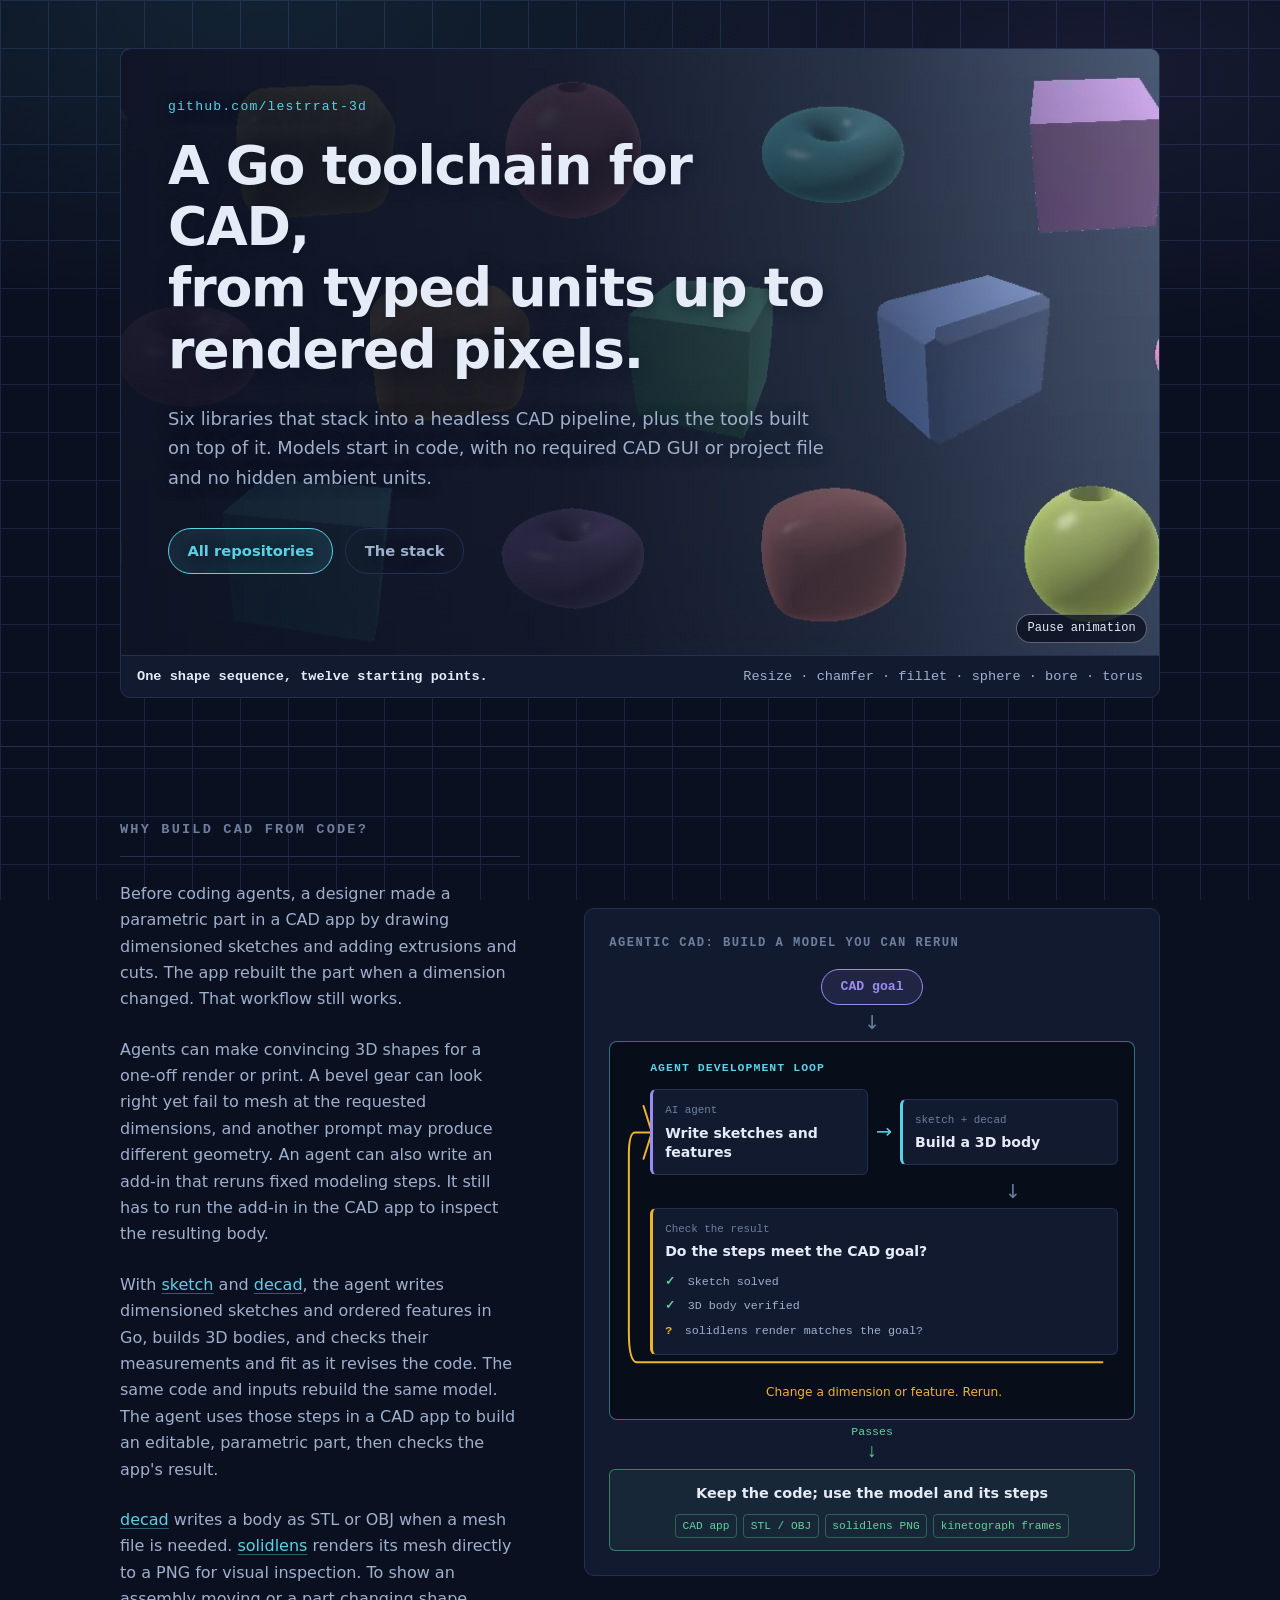
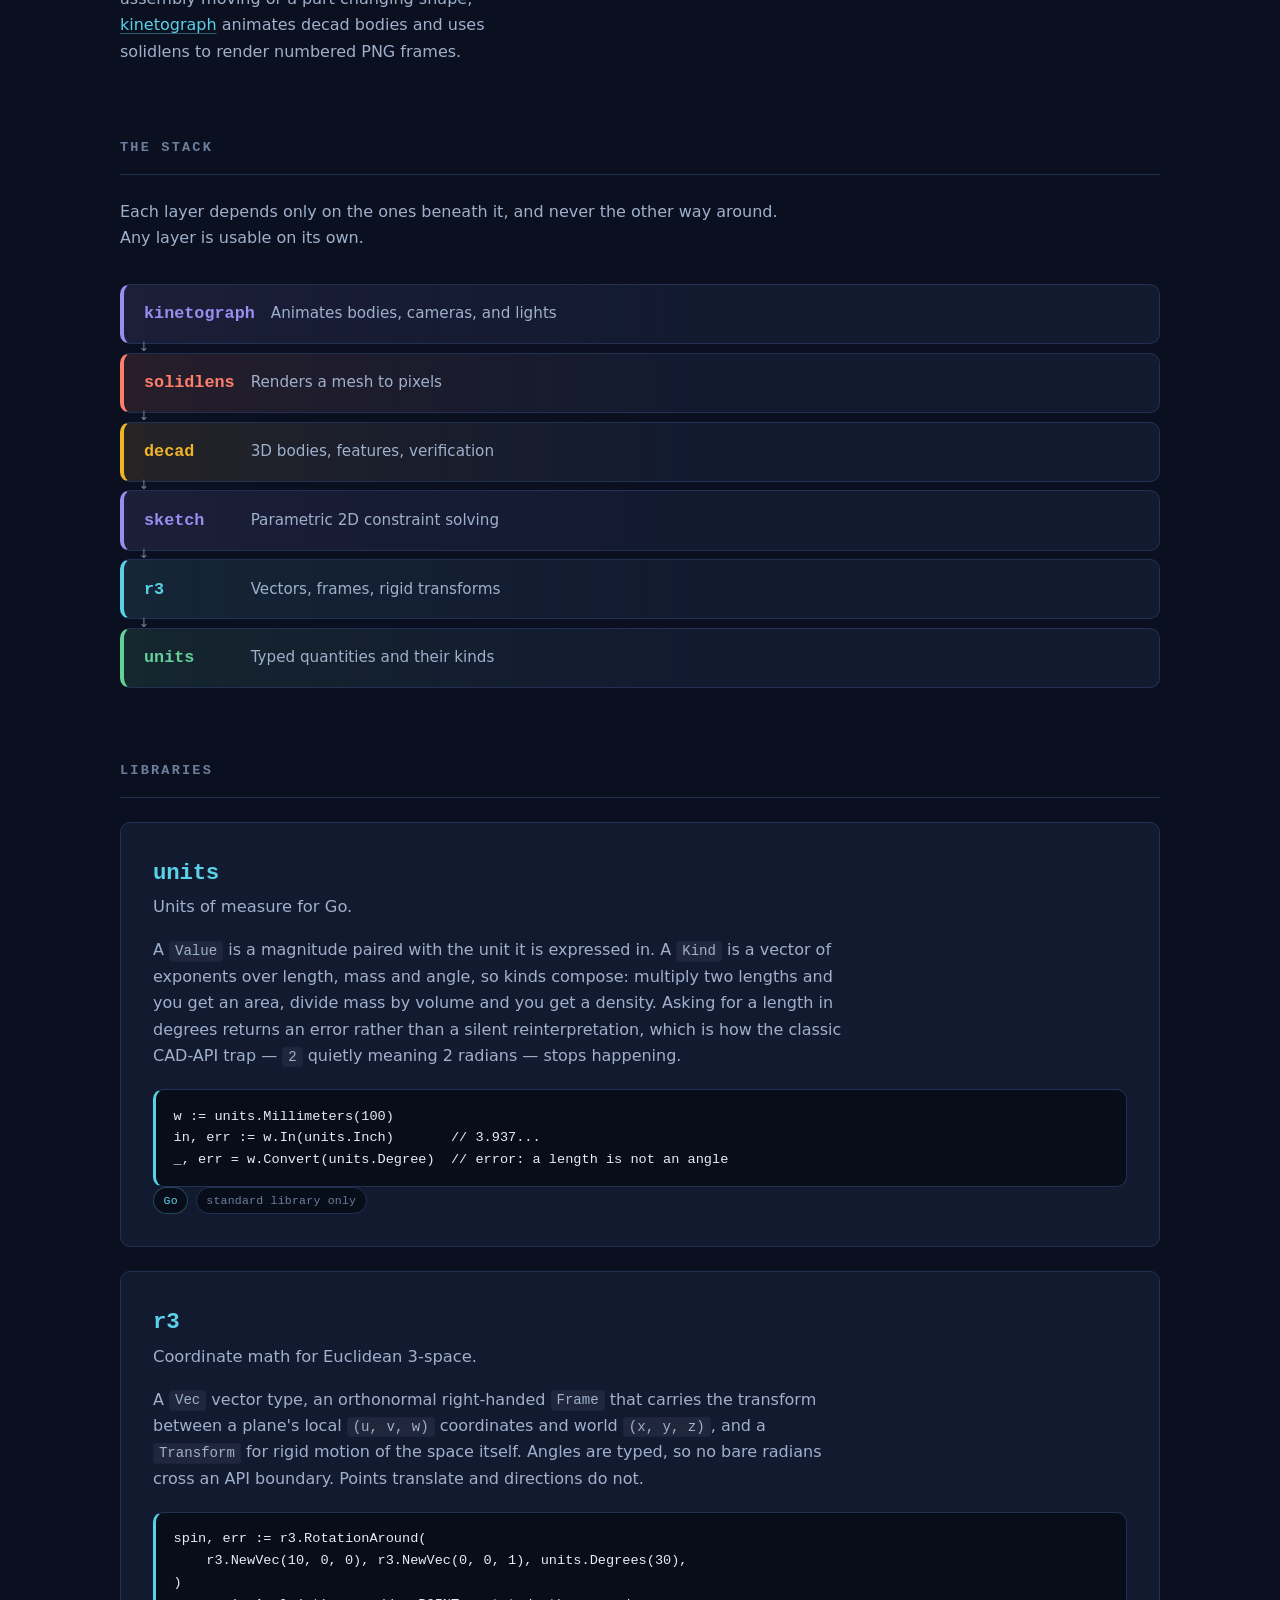
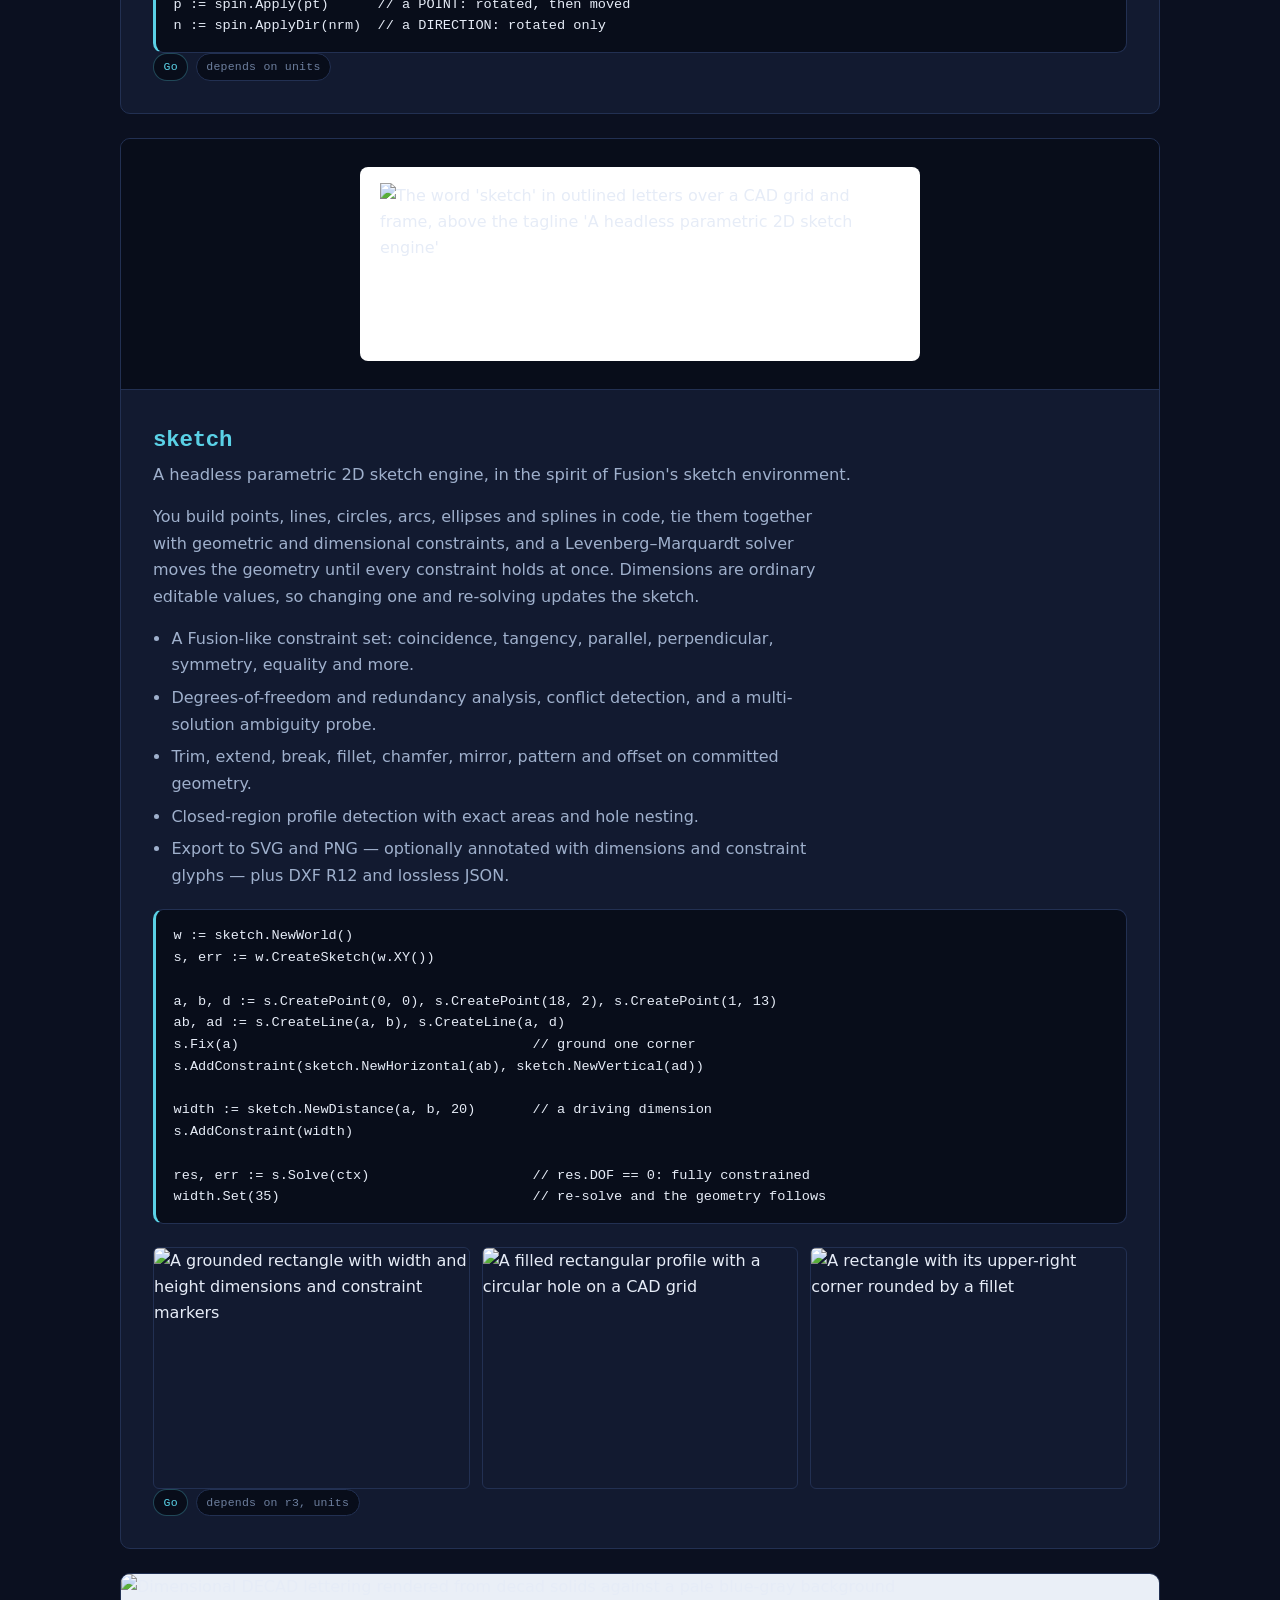
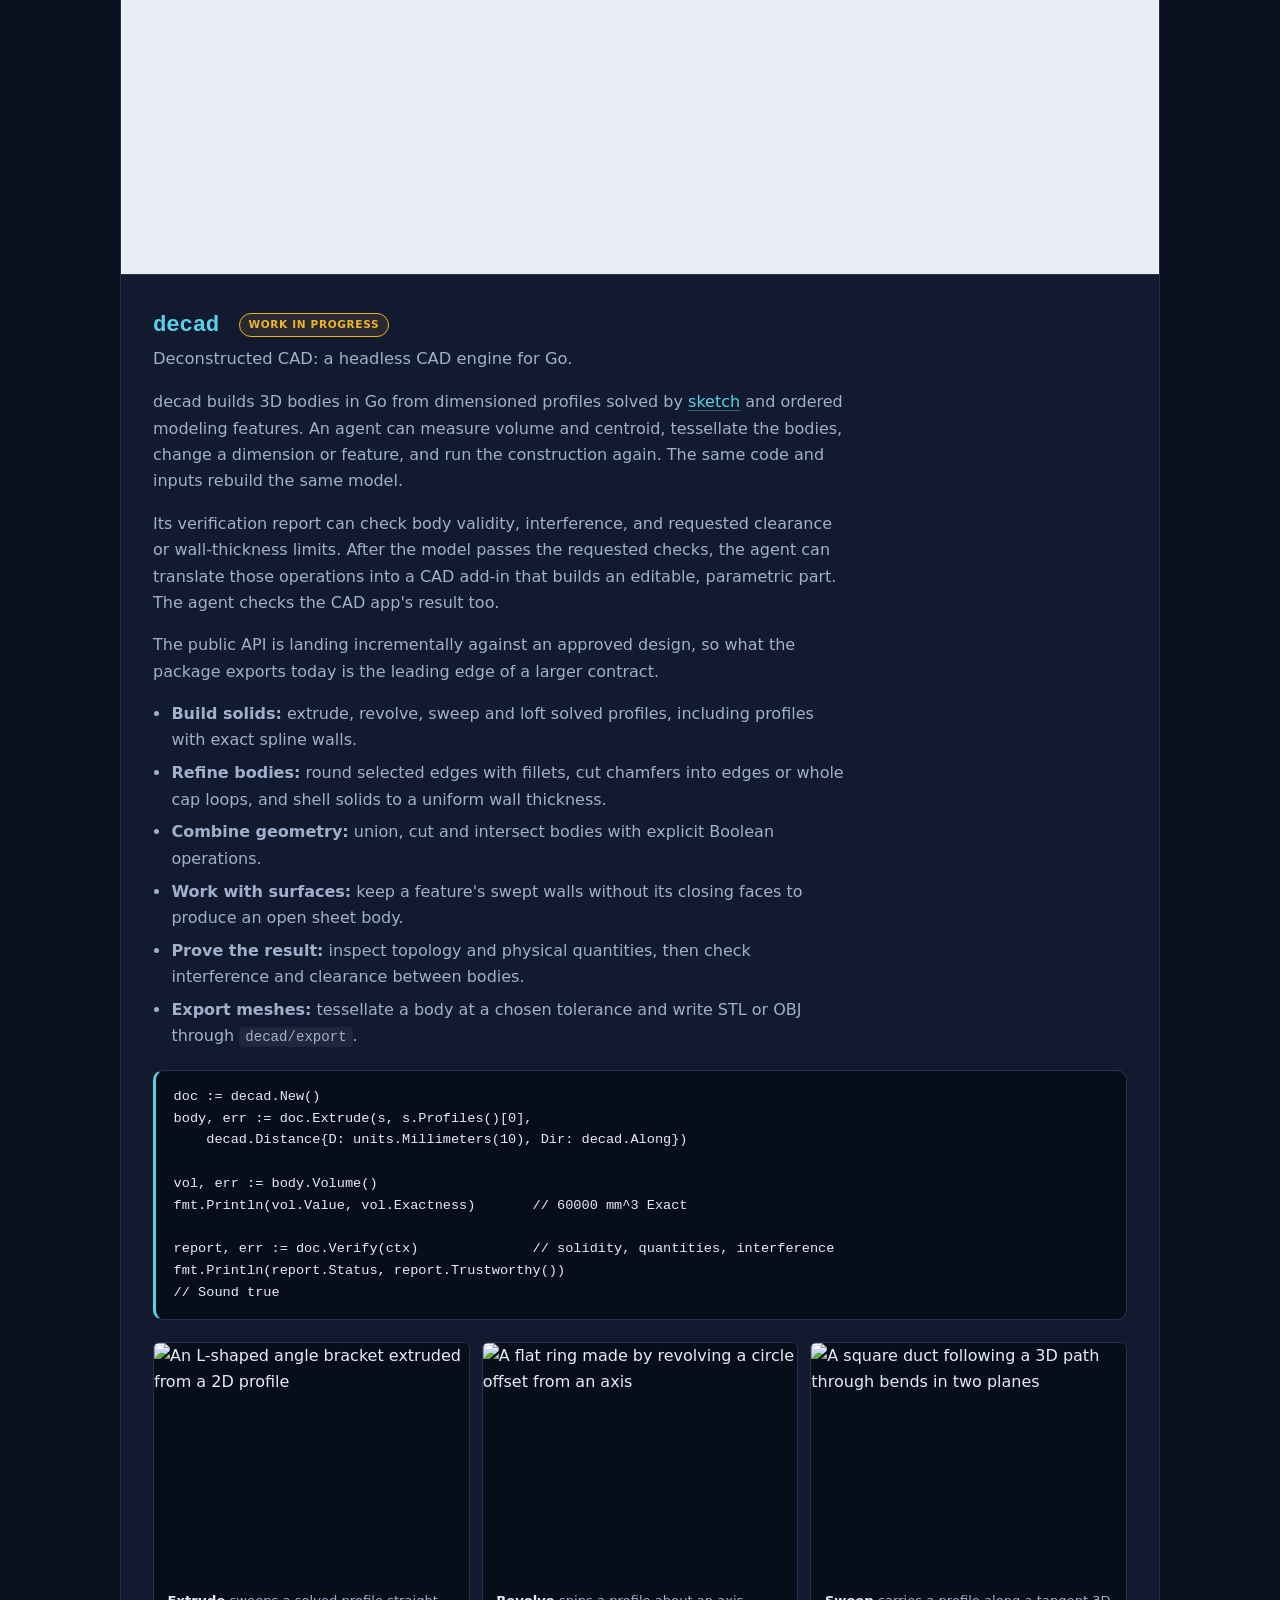
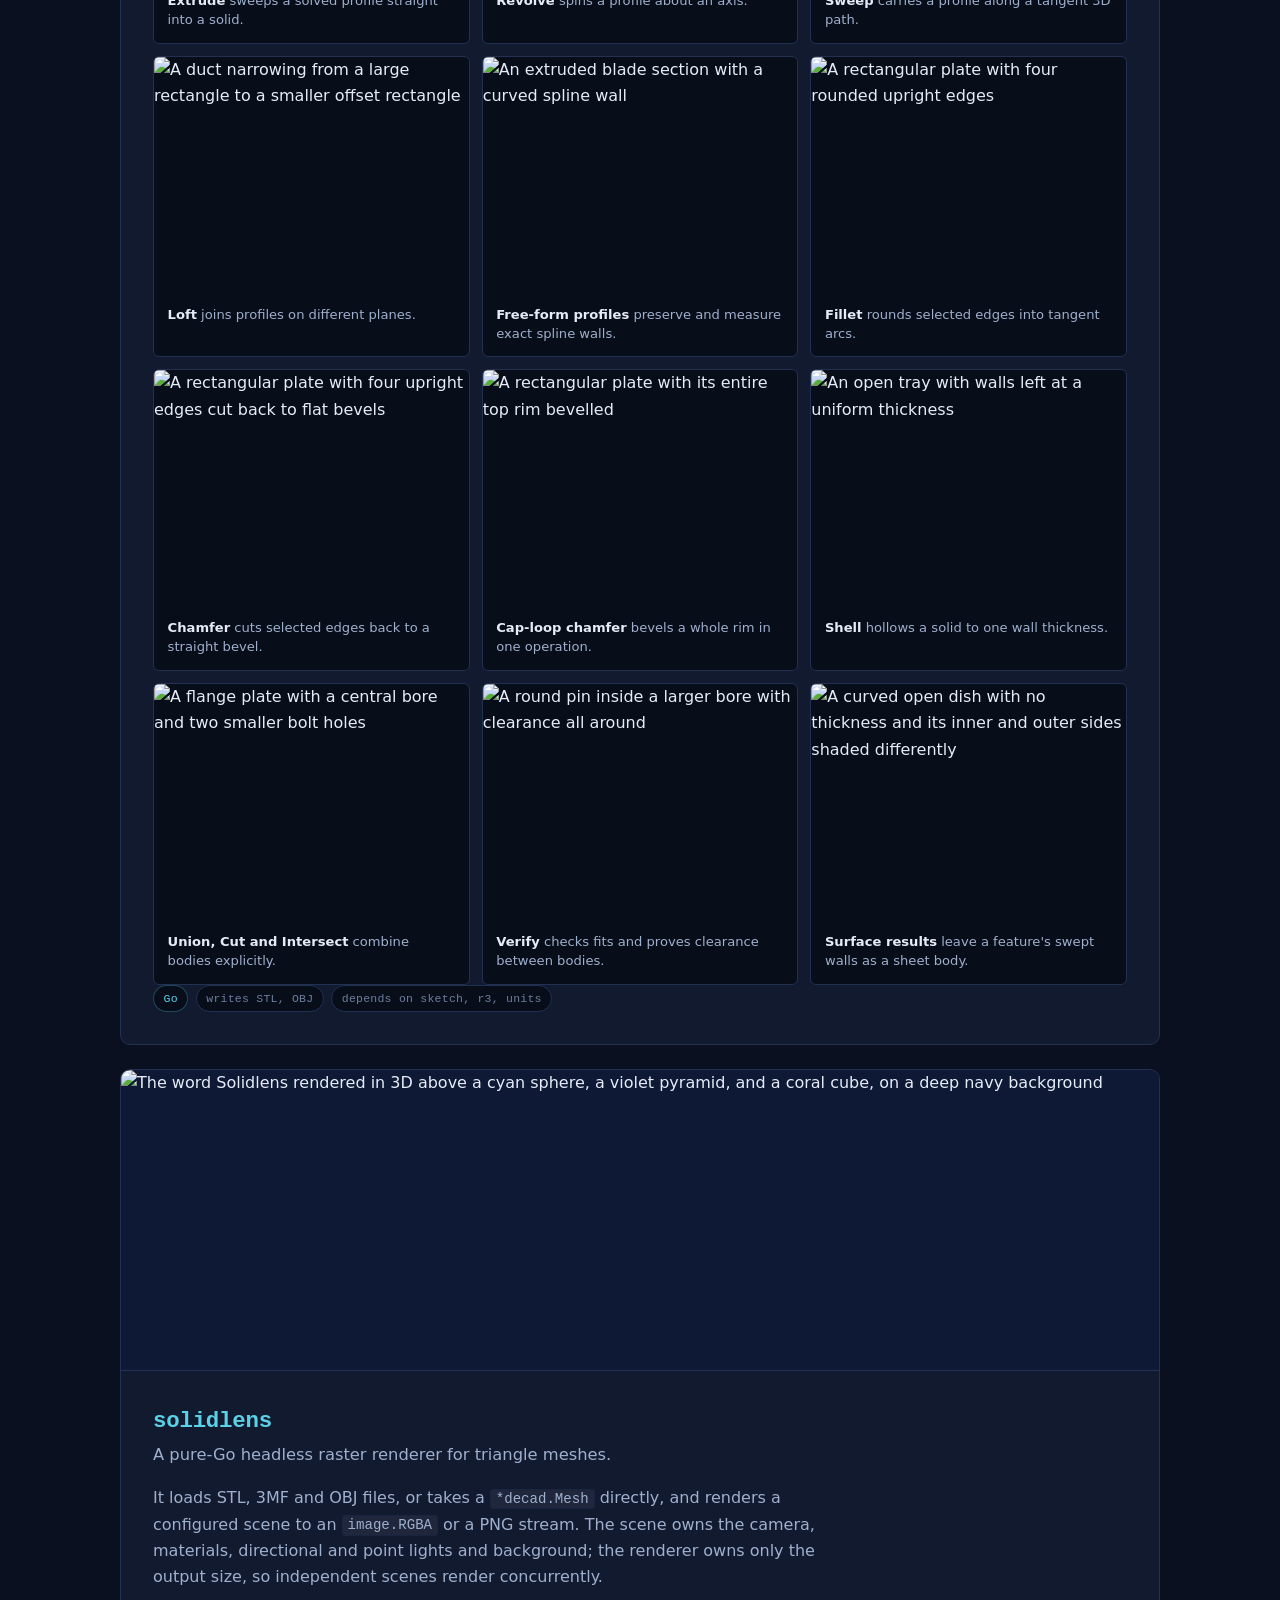
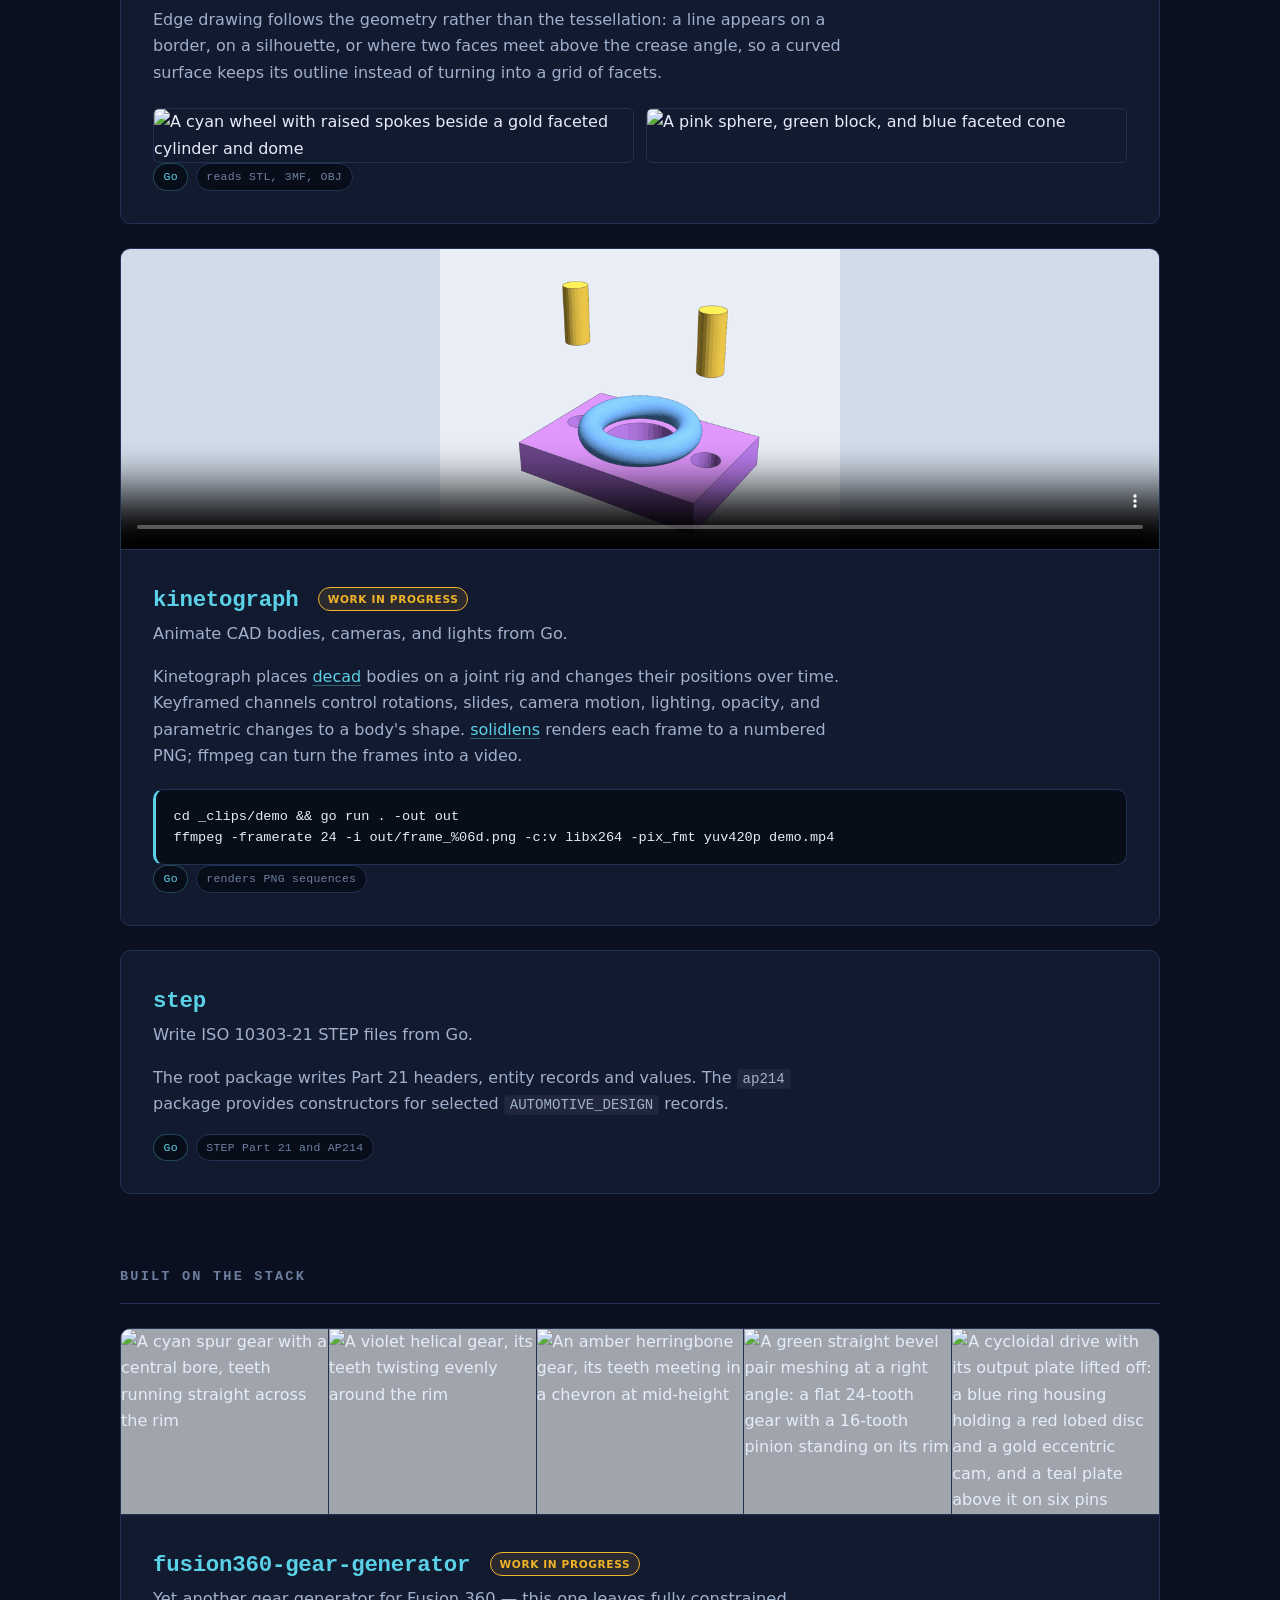
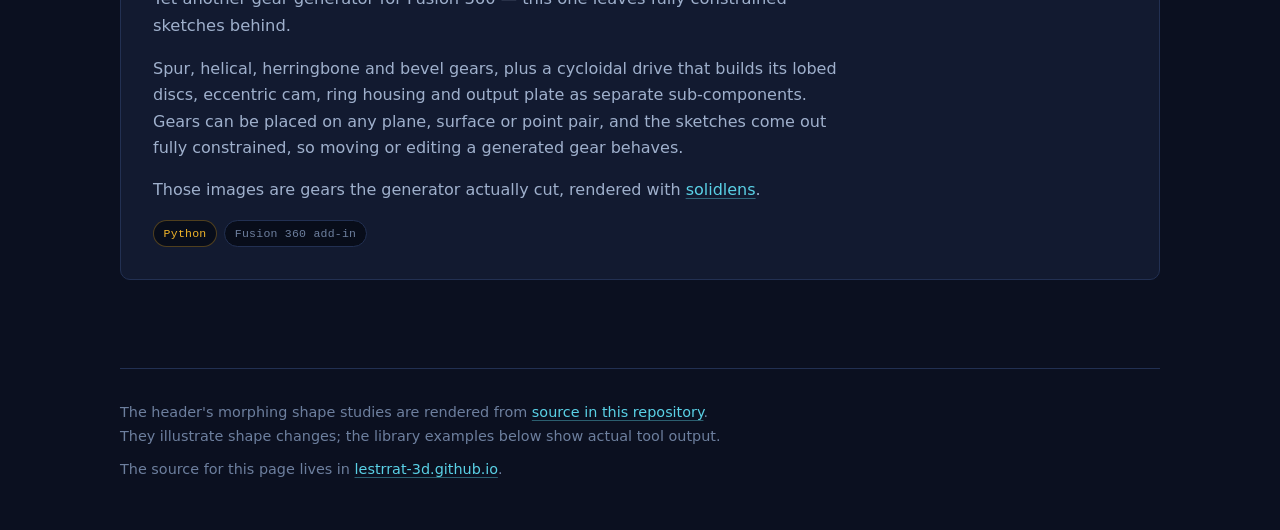
==== index.html @ d9408912 "merge main into hero branch" ====
<!DOCTYPE html>
<html lang="en">
<head>
<meta charset="utf-8">
<meta name="viewport" content="width=device-width, initial-scale=1">
<title>lestrrat-3d — a Go toolchain for CAD</title>
<meta name="description" content="Go tools for repeatable CAD models: dimensioned sketches, 3D modeling, geometry checks, STL and OBJ export, rendering, and animation.">
<link rel="stylesheet" href="style.css">
<link rel="icon" href="data:image/svg+xml,<svg xmlns='http://www.w3.org/2000/svg' viewBox='0 0 16 16'><rect width='16' height='16' rx='3' fill='%230b1020'/><path d='M8 2.5 13 5.4v5.2L8 13.5 3 10.6V5.4z' fill='none' stroke='%235ad1e6' stroke-width='1.2'/><path d='M3 5.4 8 8.3l5-2.9M8 8.3v5.2' fill='none' stroke='%235ad1e6' stroke-width='1.2'/></svg>">
</head>
<body>

<header class="hero">
  <div class="wrap">
    <div class="hero-copy">
      <p class="eyebrow">github.com/lestrrat-3d</p>
      <h1>A Go toolchain for CAD,<br>from typed units up to rendered pixels.</h1>
      <p class="lede">
        Six libraries that stack into a headless CAD pipeline, plus the tools
        built on top of it. Models start in code, with no required CAD GUI or
        project file and no hidden ambient units.
      </p>
      <p class="cta">
        <a class="btn" href="https://github.com/orgs/lestrrat-3d/repositories">All repositories</a>
        <a class="btn btn-ghost" href="#stack">The stack</a>
      </p>
    </div>
    <figure class="hero-showcase">
      <div class="hero-media">
        <img src="hero-poster.png" alt="" width="1080" height="630">
        <video class="hero-promo" autoplay muted loop playsinline controls preload="metadata"
               poster="hero-poster.png"
               aria-label="Three rows of colorful 3D shapes drift in alternating directions; each shape turns and morphs from a cube through rounded and hollow forms to a torus">
          <source src="hero-promo.webm" type="video/webm">
          <source src="hero-promo.mp4" type="video/mp4">
        </video>
        <button class="hero-toggle" type="button" hidden>Pause animation</button>
      </div>
      <figcaption>
        <strong>One shape sequence, twelve starting points.</strong>
        <span>Resize · chamfer · fillet · sphere · bore · torus</span>
      </figcaption>
    </figure>
  </div>
</header>

<main>

<section class="wrap section" id="purpose">
  <div class="purpose-layout">
    <div class="purpose-copy">
      <h2>Why build CAD from code?</h2>
      <p class="section-lede">
        Before coding agents, a designer made a parametric part in a CAD app by
        drawing dimensioned sketches and adding extrusions and cuts. The app
        rebuilt the part when a dimension changed. That workflow still works.
      </p>
      <p class="section-lede">
        Agents can make convincing 3D shapes for a one-off render or print. A
        bevel gear can look right yet fail to mesh at the requested dimensions,
        and another prompt may produce different geometry. An agent can also
        write an add-in that reruns fixed modeling steps. It still has to run
        the add-in in the CAD app to inspect the resulting body.
      </p>
      <p class="section-lede">
        With <a href="#sketch">sketch</a> and <a href="#decad">decad</a>, the
        agent writes dimensioned sketches and ordered features in Go, builds 3D
        bodies, and checks their measurements and fit as it revises the code.
        The same code and inputs rebuild the same model. The agent uses those
        steps in a CAD app to build an editable, parametric part, then checks
        the app's result.
      </p>
      <p class="section-lede">
        <a href="#decad">decad</a> writes a body as STL or OBJ when a mesh file
        is needed. <a href="#solidlens">solidlens</a> renders its mesh directly
        to a PNG for visual inspection. To show an assembly moving or a part
        changing shape, <a href="#kinetograph">kinetograph</a> animates decad
        bodies and uses solidlens to render numbered PNG frames.
      </p>
    </div>

    <figure class="workflow-diagram">
      <figcaption>Agentic CAD: build a model you can rerun</figcaption>
      <div class="workflow-goal">CAD goal</div>
      <div class="workflow-down" aria-hidden="true">↓</div>
      <div class="workflow-loop">
        <svg class="workflow-return-path" viewBox="0 0 500 100" preserveAspectRatio="none"
             aria-hidden="true" focusable="false">
          <path d="M470 85 H26 Q18 85 18 77 V30 Q18 24 24 24 H40 M32 17 L40 24 L32 31"
                vector-effect="non-scaling-stroke"/>
        </svg>
        <p class="workflow-loop-title">Agent development loop</p>
        <div class="workflow-write-run">
          <div class="workflow-node workflow-agent">
            <span class="workflow-node-kicker">AI agent</span>
            <strong>Write sketches and features</strong>
          </div>
          <span class="workflow-right" aria-hidden="true">→</span>
          <div class="workflow-node workflow-run">
            <span class="workflow-node-kicker">sketch + decad</span>
            <strong>Build a 3D body</strong>
          </div>
        </div>
        <div class="workflow-down workflow-down-run" aria-hidden="true">↓</div>
        <div class="workflow-node workflow-check">
          <span class="workflow-node-kicker">Check the result</span>
          <strong>Do the steps meet the CAD goal?</strong>
          <div class="workflow-results">
            <span><b>✓</b> Sketch solved</span>
            <span><b>✓</b> 3D body verified</span>
            <span class="workflow-result-review"><b>?</b> solidlens render matches the goal?</span>
          </div>
        </div>
        <div class="workflow-return">
          <span>Change a dimension or feature. Rerun.</span>
        </div>
      </div>
      <div class="workflow-pass"><span>Passes</span><span aria-hidden="true">↓</span></div>
      <div class="workflow-output">
        <strong>Keep the code; use the model and its steps</strong>
        <span class="workflow-targets">
          <span>CAD app</span><span>STL / OBJ</span><span>solidlens PNG</span><span>kinetograph frames</span>
        </span>
      </div>
    </figure>
  </div>
</section>

<section id="stack" class="wrap section">
  <h2>The stack</h2>
  <p class="section-lede">
    Each layer depends only on the ones beneath it, and never the other way around.
    Any layer is usable on its own.
  </p>

  <ol class="stack">
    <li class="layer layer-animation">
      <a href="https://github.com/lestrrat-3d/kinetograph">
        <span class="layer-name">kinetograph</span>
        <span class="layer-role">Animates bodies, cameras, and lights</span>
      </a>
    </li>
    <li class="layer layer-render">
      <a href="https://github.com/lestrrat-3d/solidlens">
        <span class="layer-name">solidlens</span>
        <span class="layer-role">Renders a mesh to pixels</span>
      </a>
    </li>
    <li class="layer layer-cad">
      <a href="https://github.com/lestrrat-3d/decad">
        <span class="layer-name">decad</span>
        <span class="layer-role">3D bodies, features, verification</span>
      </a>
    </li>
    <li class="layer layer-sketch">
      <a href="https://github.com/lestrrat-3d/sketch">
        <span class="layer-name">sketch</span>
        <span class="layer-role">Parametric 2D constraint solving</span>
      </a>
    </li>
    <li class="layer layer-r3">
      <a href="https://github.com/lestrrat-3d/r3">
        <span class="layer-name">r3</span>
        <span class="layer-role">Vectors, frames, rigid transforms</span>
      </a>
    </li>
    <li class="layer layer-units">
      <a href="https://github.com/lestrrat-3d/units">
        <span class="layer-name">units</span>
        <span class="layer-role">Typed quantities and their kinds</span>
      </a>
    </li>
  </ol>
</section>

<section class="wrap section">
  <h2>Libraries</h2>

  <article class="card" id="units">
    <div class="card-body">
      <h3><a href="https://github.com/lestrrat-3d/units">units</a></h3>
      <p class="tagline">Units of measure for Go.</p>
      <p>
        A <code>Value</code> is a magnitude paired with the unit it is expressed in. A
        <code>Kind</code> is a vector of exponents over length, mass and angle, so kinds
        compose: multiply two lengths and you get an area, divide mass by volume and you
        get a density. Asking for a length in degrees returns an error rather than a
        silent reinterpretation, which is how the classic CAD-API trap — <code>2</code>
        quietly meaning 2 radians — stops happening.
      </p>
      <pre><code>w := units.Millimeters(100)
in, err := w.In(units.Inch)       // 3.937...
_, err = w.Convert(units.Degree)  // error: a length is not an angle</code></pre>
      <p class="meta"><span class="chip chip-go">Go</span><span class="chip">standard library only</span></p>
    </div>
  </article>

  <article class="card" id="r3">
    <div class="card-body">
      <h3><a href="https://github.com/lestrrat-3d/r3">r3</a></h3>
      <p class="tagline">Coordinate math for Euclidean 3-space.</p>
      <p>
        A <code>Vec</code> vector type, an orthonormal right-handed <code>Frame</code>
        that carries the transform between a plane's local <code>(u, v, w)</code>
        coordinates and world <code>(x, y, z)</code>, and a <code>Transform</code> for
        rigid motion of the space itself. Angles are typed, so no bare radians cross an
        API boundary. Points translate and directions do not.
      </p>
      <pre><code>spin, err := r3.RotationAround(
    r3.NewVec(10, 0, 0), r3.NewVec(0, 0, 1), units.Degrees(30),
)
p := spin.Apply(pt)      // a POINT: rotated, then moved
n := spin.ApplyDir(nrm)  // a DIRECTION: rotated only</code></pre>
      <p class="meta"><span class="chip chip-go">Go</span><span class="chip">depends on units</span></p>
    </div>
  </article>

  <article class="card card-wide" id="sketch">
    <figure class="card-figure card-figure-contain" style="--plate:#ffffff">
      <img src="https://raw.githubusercontent.com/lestrrat-3d/sketch/main/docs/images/banner.svg"
           alt="The word 'sketch' in outlined letters over a CAD grid and frame, above the tagline 'A headless parametric 2D sketch engine'"
           loading="lazy" width="640" height="200">
    </figure>
    <div class="card-body">
      <h3><a href="https://github.com/lestrrat-3d/sketch">sketch</a></h3>
      <p class="tagline">A headless parametric 2D sketch engine, in the spirit of Fusion's sketch environment.</p>
      <p>
        You build points, lines, circles, arcs, ellipses and splines in code, tie them
        together with geometric and dimensional constraints, and a Levenberg–Marquardt
        solver moves the geometry until every constraint holds at once. Dimensions are
        ordinary editable values, so changing one and re-solving updates the sketch.
      </p>
      <ul class="features">
        <li>A Fusion-like constraint set: coincidence, tangency, parallel, perpendicular, symmetry, equality and more.</li>
        <li>Degrees-of-freedom and redundancy analysis, conflict detection, and a multi-solution ambiguity probe.</li>
        <li>Trim, extend, break, fillet, chamfer, mirror, pattern and offset on committed geometry.</li>
        <li>Closed-region profile detection with exact areas and hole nesting.</li>
        <li>Export to SVG and PNG — optionally annotated with dimensions and constraint glyphs — plus DXF R12 and lossless JSON.</li>
      </ul>
      <pre><code>w := sketch.NewWorld()
s, err := w.CreateSketch(w.XY())

a, b, d := s.CreatePoint(0, 0), s.CreatePoint(18, 2), s.CreatePoint(1, 13)
ab, ad := s.CreateLine(a, b), s.CreateLine(a, d)
s.Fix(a)                                    // ground one corner
s.AddConstraint(sketch.NewHorizontal(ab), sketch.NewVertical(ad))

width := sketch.NewDistance(a, b, 20)       // a driving dimension
s.AddConstraint(width)

res, err := s.Solve(ctx)                    // res.DOF == 0: fully constrained
width.Set(35)                               // re-solve and the geometry follows</code></pre>
      <figure class="gallery" aria-label="sketch examples">
        <img src="https://raw.githubusercontent.com/lestrrat-3d/sketch/main/docs/images/quickstart.svg"
             alt="A grounded rectangle with width and height dimensions and constraint markers"
             loading="lazy" width="560" height="427">
        <img src="https://raw.githubusercontent.com/lestrrat-3d/sketch/main/docs/images/profiles.svg"
             alt="A filled rectangular profile with a circular hole on a CAD grid"
             loading="lazy" width="560" height="427">
        <img src="https://raw.githubusercontent.com/lestrrat-3d/sketch/main/docs/images/fillet-after.svg"
             alt="A rectangle with its upper-right corner rounded by a fillet"
             loading="lazy" width="560" height="427">
      </figure>
      <p class="meta"><span class="chip chip-go">Go</span><span class="chip">depends on r3, units</span></p>
    </div>
  </article>

  <article class="card card-wide" id="decad">
    <figure class="card-figure" style="--plate:#eaeff7">
      <img src="https://raw.githubusercontent.com/lestrrat-3d/decad/main/docs/images/hero.png"
           alt="Dimensional DECAD lettering rendered from decad solids against a pale blue-gray background"
           loading="lazy" width="900" height="300">
    </figure>
    <div class="card-body">
      <h3><a href="https://github.com/lestrrat-3d/decad">decad</a> <span class="badge">work in progress</span></h3>
      <p class="tagline">Deconstructed CAD: a headless CAD engine for Go.</p>
      <p>
        decad builds 3D bodies in Go from dimensioned profiles solved by
        <a href="#sketch">sketch</a> and ordered modeling features. An agent can
        measure volume and centroid, tessellate the bodies, change a dimension
        or feature, and run the construction again. The same code and inputs
        rebuild the same model.
      </p>
      <p>
        Its verification report can check body validity, interference, and requested
        clearance or wall-thickness limits. After the model passes the requested
        checks, the agent can translate those operations into a CAD add-in that
        builds an editable, parametric part. The agent checks the CAD app's result too.
      </p>
      <p>
        The public API is landing incrementally against an approved design, so what the
        package exports today is the leading edge of a larger contract.
      </p>
      <ul class="features">
        <li><strong>Build solids:</strong> extrude, revolve, sweep and loft solved profiles,
          including profiles with exact spline walls.</li>
        <li><strong>Refine bodies:</strong> round selected edges with fillets, cut chamfers
          into edges or whole cap loops, and shell solids to a uniform wall thickness.</li>
        <li><strong>Combine geometry:</strong> union, cut and intersect bodies with explicit Boolean operations.</li>
        <li><strong>Work with surfaces:</strong> keep a feature's swept walls without its
          closing faces to produce an open sheet body.</li>
        <li><strong>Prove the result:</strong> inspect topology and physical quantities,
          then check interference and clearance between bodies.</li>
        <li><strong>Export meshes:</strong> tessellate a body at a chosen tolerance and
          write STL or OBJ through <code>decad/export</code>.</li>
      </ul>
      <pre><code>doc := decad.New()
body, err := doc.Extrude(s, s.Profiles()[0],
    decad.Distance{D: units.Millimeters(10), Dir: decad.Along})

vol, err := body.Volume()
fmt.Println(vol.Value, vol.Exactness)       // 60000 mm^3 Exact

report, err := doc.Verify(ctx)              // solidity, quantities, interference
fmt.Println(report.Status, report.Trustworthy())
// Sound true</code></pre>
      <div class="gallery feature-gallery" role="group" aria-label="decad feature gallery">
        <figure class="feature">
          <img src="https://raw.githubusercontent.com/lestrrat-3d/decad/main/docs/images/features/extrude.png"
               alt="An L-shaped angle bracket extruded from a 2D profile" loading="lazy" width="1280" height="960">
          <figcaption><strong>Extrude</strong> sweeps a solved profile straight into a solid.</figcaption>
        </figure>
        <figure class="feature">
          <img src="https://raw.githubusercontent.com/lestrrat-3d/decad/main/docs/images/features/revolve.png"
               alt="A flat ring made by revolving a circle offset from an axis" loading="lazy" width="1280" height="960">
          <figcaption><strong>Revolve</strong> spins a profile about an axis.</figcaption>
        </figure>
        <figure class="feature">
          <img src="https://raw.githubusercontent.com/lestrrat-3d/decad/main/docs/images/features/sweep.png"
               alt="A square duct following a 3D path through bends in two planes" loading="lazy" width="1280" height="960">
          <figcaption><strong>Sweep</strong> carries a profile along a tangent 3D path.</figcaption>
        </figure>
        <figure class="feature">
          <img src="https://raw.githubusercontent.com/lestrrat-3d/decad/main/docs/images/features/loft.png"
               alt="A duct narrowing from a large rectangle to a smaller offset rectangle" loading="lazy" width="1280" height="960">
          <figcaption><strong>Loft</strong> joins profiles on different planes.</figcaption>
        </figure>
        <figure class="feature">
          <img src="https://raw.githubusercontent.com/lestrrat-3d/decad/main/docs/images/features/freeform.png"
               alt="An extruded blade section with a curved spline wall" loading="lazy" width="1280" height="960">
          <figcaption><strong>Free-form profiles</strong> preserve and measure exact spline walls.</figcaption>
        </figure>
        <figure class="feature">
          <img src="https://raw.githubusercontent.com/lestrrat-3d/decad/main/docs/images/features/fillet.png"
               alt="A rectangular plate with four rounded upright edges" loading="lazy" width="1280" height="960">
          <figcaption><strong>Fillet</strong> rounds selected edges into tangent arcs.</figcaption>
        </figure>
        <figure class="feature">
          <img src="https://raw.githubusercontent.com/lestrrat-3d/decad/main/docs/images/features/chamfer.png"
               alt="A rectangular plate with four upright edges cut back to flat bevels" loading="lazy" width="1280" height="960">
          <figcaption><strong>Chamfer</strong> cuts selected edges back to a straight bevel.</figcaption>
        </figure>
        <figure class="feature">
          <img src="https://raw.githubusercontent.com/lestrrat-3d/decad/main/docs/images/features/cap-chamfer.png"
               alt="A rectangular plate with its entire top rim bevelled" loading="lazy" width="1280" height="960">
          <figcaption><strong>Cap-loop chamfer</strong> bevels a whole rim in one operation.</figcaption>
        </figure>
        <figure class="feature">
          <img src="https://raw.githubusercontent.com/lestrrat-3d/decad/main/docs/images/features/shell.png"
               alt="An open tray with walls left at a uniform thickness" loading="lazy" width="1280" height="960">
          <figcaption><strong>Shell</strong> hollows a solid to one wall thickness.</figcaption>
        </figure>
        <figure class="feature">
          <img src="https://raw.githubusercontent.com/lestrrat-3d/decad/main/docs/images/features/boolean.png"
               alt="A flange plate with a central bore and two smaller bolt holes" loading="lazy" width="1280" height="960">
          <figcaption><strong>Union, Cut and Intersect</strong> combine bodies explicitly.</figcaption>
        </figure>
        <figure class="feature">
          <img src="https://raw.githubusercontent.com/lestrrat-3d/decad/main/docs/images/features/verify.png"
               alt="A round pin inside a larger bore with clearance all around" loading="lazy" width="1280" height="960">
          <figcaption><strong>Verify</strong> checks fits and proves clearance between bodies.</figcaption>
        </figure>
        <figure class="feature">
          <img src="https://raw.githubusercontent.com/lestrrat-3d/decad/main/docs/images/features/surface.png"
               alt="A curved open dish with no thickness and its inner and outer sides shaded differently" loading="lazy" width="1280" height="960">
          <figcaption><strong>Surface results</strong> leave a feature's swept walls as a sheet body.</figcaption>
        </figure>
      </div>
      <p class="meta"><span class="chip chip-go">Go</span><span class="chip">writes STL, OBJ</span><span class="chip">depends on sketch, r3, units</span></p>
    </div>
  </article>

  <article class="card card-wide" id="solidlens">
    <figure class="card-figure" style="--plate:#0d1935">
      <img src="https://raw.githubusercontent.com/lestrrat-3d/solidlens/main/docs/images/hero.png"
           alt="The word Solidlens rendered in 3D above a cyan sphere, a violet pyramid, and a coral cube, on a deep navy background"
           loading="lazy" width="900" height="300">
    </figure>
    <div class="card-body">
      <h3><a href="https://github.com/lestrrat-3d/solidlens">solidlens</a></h3>
      <p class="tagline">A pure-Go headless raster renderer for triangle meshes.</p>
      <p>
        It loads STL, 3MF and OBJ files, or takes a <code>*decad.Mesh</code> directly, and
        renders a configured scene to an <code>image.RGBA</code> or a PNG stream. The scene
        owns the camera, materials, directional and point lights and background; the
        renderer owns only the output size, so independent scenes render concurrently.
      </p>
      <p>
        Edge drawing follows the geometry rather than the tessellation: a line appears on a
        border, on a silhouette, or where two faces meet above the crease angle, so a curved
        surface keeps its outline instead of turning into a grid of facets.
      </p>
      <figure class="gallery">
        <img src="https://raw.githubusercontent.com/lestrrat-3d/solidlens/main/docs/images/mechanical.png"
             alt="A cyan wheel with raised spokes beside a gold faceted cylinder and dome" loading="lazy">
        <img src="https://raw.githubusercontent.com/lestrrat-3d/solidlens/main/docs/images/forms.png"
             alt="A pink sphere, green block, and blue faceted cone" loading="lazy">
      </figure>
      <p class="meta"><span class="chip chip-go">Go</span><span class="chip">reads STL, 3MF, OBJ</span></p>
    </div>
  </article>

  <article class="card card-wide" id="kinetograph">
    <figure class="card-figure" style="--plate:#d1dbe9">
      <video controls loop playsinline preload="none" poster="kinetograph-poster.png"
             aria-label="Two pins drop into a drilled plate as a ring rises and turns, while the camera circles the assembly"
             width="640" height="480">
        <source src="kinetograph-demo.mp4" type="video/mp4">
        <a href="https://github.com/lestrrat-3d/kinetograph/blob/main/docs/images/hero.gif">Watch the animation</a>
      </video>
    </figure>
    <div class="card-body">
      <h3><a href="https://github.com/lestrrat-3d/kinetograph">kinetograph</a> <span class="badge">work in progress</span></h3>
      <p class="tagline">Animate CAD bodies, cameras, and lights from Go.</p>
      <p>
        Kinetograph places <a href="#decad">decad</a> bodies on a joint rig and changes
        their positions over time. Keyframed channels control rotations, slides, camera
        motion, lighting, opacity, and parametric changes to a body's shape.
        <a href="#solidlens">solidlens</a> renders each frame to a numbered PNG;
        ffmpeg can turn the frames into a video.
      </p>
      <pre><code>cd _clips/demo &amp;&amp; go run . -out out
ffmpeg -framerate 24 -i out/frame_%06d.png -c:v libx264 -pix_fmt yuv420p demo.mp4</code></pre>
      <p class="meta"><span class="chip chip-go">Go</span><span class="chip">renders PNG sequences</span></p>
    </div>
  </article>

  <article class="card" id="step">
    <div class="card-body">
      <h3><a href="https://github.com/lestrrat-3d/step">step</a></h3>
      <p class="tagline">Write ISO 10303-21 STEP files from Go.</p>
      <p>
        The root package writes Part 21 headers, entity records and values.
        The <code>ap214</code> package provides constructors for selected
        <code>AUTOMOTIVE_DESIGN</code> records.
      </p>
      <p class="meta"><span class="chip chip-go">Go</span><span class="chip">STEP Part 21 and AP214</span></p>
    </div>
  </article>
</section>

<section class="wrap section">
  <h2>Built on the stack</h2>

  <article class="card card-wide" id="gear-generator">
    <figure class="card-figure card-figure-row" style="--plate:#a0a4ad">
      <img src="https://raw.githubusercontent.com/lestrrat-3d/fusion360-gear-generator/main/docs/images/gears/spur.png"
           alt="A cyan spur gear with a central bore, teeth running straight across the rim" loading="lazy">
      <img src="https://raw.githubusercontent.com/lestrrat-3d/fusion360-gear-generator/main/docs/images/gears/helical.png"
           alt="A violet helical gear, its teeth twisting evenly around the rim" loading="lazy">
      <img src="https://raw.githubusercontent.com/lestrrat-3d/fusion360-gear-generator/main/docs/images/gears/herringbone.png"
           alt="An amber herringbone gear, its teeth meeting in a chevron at mid-height" loading="lazy">
      <img src="https://raw.githubusercontent.com/lestrrat-3d/fusion360-gear-generator/main/docs/images/gears/bevel.png"
           alt="A green straight bevel pair meshing at a right angle: a flat 24-tooth gear with a 16-tooth pinion standing on its rim" loading="lazy">
      <img src="https://raw.githubusercontent.com/lestrrat-3d/fusion360-gear-generator/main/docs/images/gears/cycloidal.png"
           alt="A cycloidal drive with its output plate lifted off: a blue ring housing holding a red lobed disc and a gold eccentric cam, and a teal plate above it on six pins" loading="lazy">
    </figure>
    <div class="card-body">
      <h3><a href="https://github.com/lestrrat-3d/fusion360-gear-generator">fusion360-gear-generator</a> <span class="badge">work in progress</span></h3>
      <p class="tagline">Yet another gear generator for Fusion 360 — this one leaves fully constrained sketches behind.</p>
      <p>
        Spur, helical, herringbone and bevel gears, plus a cycloidal drive that builds its
        lobed discs, eccentric cam, ring housing and output plate as separate sub-components.
        Gears can be placed on any plane, surface or point pair, and the sketches come out
        fully constrained, so moving or editing a generated gear behaves.
      </p>
      <p>
        Those images are gears the generator actually cut, rendered with
        <a href="#solidlens">solidlens</a>.
      </p>
      <p class="meta"><span class="chip chip-py">Python</span><span class="chip">Fusion 360 add-in</span></p>
    </div>
  </article>

</section>

</main>

<footer class="wrap">
  <p>
    The header's morphing shape studies are rendered from
    <a href="https://github.com/lestrrat-3d/lestrrat-3d.github.io/tree/main/tools/promo">source in this repository</a>.
    They illustrate shape changes; the library examples below show actual tool output.
  </p>
  <p>
    The source for this page lives in
    <a href="https://github.com/lestrrat-3d/lestrrat-3d.github.io">lestrrat-3d.github.io</a>.
  </p>
</footer>

<script>
const heroVideo = document.querySelector('.hero-promo');
const heroToggle = document.querySelector('.hero-toggle');
const reducedMotion = matchMedia('(prefers-reduced-motion: reduce)');
const syncHeroToggle = () => {
  heroToggle.textContent = heroVideo.paused ? 'Play animation' : 'Pause animation';
};
heroVideo.addEventListener('play', syncHeroToggle);
heroVideo.addEventListener('pause', syncHeroToggle);
heroToggle.addEventListener('click', () => {
  if (heroVideo.paused) {
    heroVideo.play().catch(syncHeroToggle);
    syncHeroToggle();
  } else {
    heroVideo.pause();
  }
});
if (reducedMotion.matches) {
  heroVideo.pause();
} else {
  heroVideo.controls = false;
  heroToggle.hidden = false;
  syncHeroToggle();
}
</script>

</body>
</html>
---- style.css ----
/* lestrrat-3d — showcase page */

:root {
  color-scheme: dark;

  --bg:        #0b1020;
  --bg-raised: #121a30;
  --bg-sunken: #080d1a;
  --rule:      #223052;
  --rule-soft: #1a2440;

  --fg:        #e6ecf7;
  --fg-muted:  #9fb0cc;
  --fg-faint:  #6d7f9e;

  --cyan:      #5ad1e6;
  --violet:    #9b8cf0;
  --coral:     #ff7f6b;
  --amber:     #f0b429;
  --green:     #63d29a;

  --mono: ui-monospace, "SFMono-Regular", "JetBrains Mono", Menlo, Consolas, monospace;
  --sans: ui-sans-serif, system-ui, "Segoe UI", Roboto, "Helvetica Neue", Arial, sans-serif;

  --measure: 68ch;
  --radius: 10px;
}

*, *::before, *::after { box-sizing: border-box; }

html { scroll-behavior: smooth; }

body {
  margin: 0;
  background: var(--bg);
  background-image:
    radial-gradient(ellipse 120% 80% at 50% -10%, #16224400 0%, transparent 70%),
    linear-gradient(var(--rule-soft) 1px, transparent 1px),
    linear-gradient(90deg, var(--rule-soft) 1px, transparent 1px);
  background-size: auto, 48px 48px, 48px 48px;
  background-attachment: fixed;
  color: var(--fg);
  font-family: var(--sans);
  font-size: 16px;
  line-height: 1.65;
  -webkit-font-smoothing: antialiased;
}

.wrap {
  width: min(100% - 2.5rem, 1040px);
  margin-inline: auto;
}

a { color: var(--cyan); text-decoration-color: #5ad1e666; text-underline-offset: 3px; }
a:hover { color: #8ce4f4; text-decoration-color: currentColor; }

code {
  font-family: var(--mono);
  font-size: 0.88em;
  background: #ffffff0f;
  border: 1px solid var(--rule-soft);
  border-radius: 4px;
  padding: 0.08em 0.35em;
}

pre {
  margin: 1.25rem 0 0;
  padding: 0.95rem 1.1rem;
  background: var(--bg-sunken);
  border: 1px solid var(--rule);
  border-left: 3px solid var(--cyan);
  border-radius: var(--radius);
  overflow-x: auto;
  font-size: 0.85rem;
  line-height: 1.6;
}
pre code { background: none; border: 0; padding: 0; font-size: inherit; }

img { max-width: 100%; height: auto; display: block; }

/* ---------- hero ---------- */

.hero {
  position: relative;
  overflow: hidden;
  padding: clamp(2rem, 4vw, 3rem) 0;
  border-bottom: 1px solid var(--rule);
  background:
    radial-gradient(ellipse 90% 70% at 20% 0%, #5ad1e618, transparent 60%),
    radial-gradient(ellipse 70% 60% at 85% 10%, #9b8cf016, transparent 60%);
}

.hero .wrap { display: grid; }

.hero-copy, .hero-showcase { grid-area: 1 / 1; }

.hero-copy {
  position: relative;
  z-index: 2;
  max-width: 760px;
  padding: clamp(1.5rem, 4vw, 3rem);
  text-shadow: 0 2px 14px #0b1020a8;
}

.hero-showcase {
  position: relative;
  z-index: 1;
  margin: 0;
  border: 1px solid var(--rule);
  border-radius: var(--radius);
  overflow: hidden;
  background: var(--bg-raised);
}

.hero-media { position: relative; }

.hero-media::after {
  content: "";
  position: absolute;
  z-index: 1;
  inset: 0;
  background: linear-gradient(90deg, #0b1020ed 0%, #0b1020d6 42%, #0b10208c 72%, #0b10200d 100%);
  pointer-events: none;
}

.hero-media img, .hero-promo {
  display: block;
  width: 100%;
  aspect-ratio: 12 / 7;
  object-fit: cover;
}

.hero-promo { position: absolute; inset: 0; }

.hero-toggle {
  position: absolute;
  z-index: 2;
  bottom: 0.75rem;
  right: 0.75rem;
  padding: 0.38rem 0.65rem;
  border: 1px solid #ffffff55;
  border-radius: 999px;
  background: #0b1020c9;
  color: var(--fg);
  font: 0.75rem var(--mono);
  cursor: pointer;
}

.hero-toggle:hover, .hero-toggle:focus-visible { border-color: var(--cyan); }
.hero-toggle[hidden] { display: none; }

.hero-showcase figcaption {
  display: flex;
  justify-content: space-between;
  flex-wrap: wrap;
  gap: 0.25rem 1rem;
  padding: 0.7rem 1rem;
  border-top: 1px solid var(--rule);
  color: var(--fg-muted);
  font-family: var(--mono);
  font-size: clamp(0.7rem, 1.5vw, 0.85rem);
  line-height: 1.4;
}

.hero-showcase figcaption strong { color: var(--fg); font-weight: 600; }

@media (max-width: 900px) {
  .hero .wrap { display: block; }
  .hero-copy { max-width: 850px; padding: 0; text-shadow: none; }
  .hero-showcase { margin: clamp(2rem, 5vw, 3rem) 0 0; }
  .hero-media::after { display: none; }
}

@media (max-width: 600px) {
  .hero-media img, .hero-promo { aspect-ratio: 1 / 1; }
  .hero-showcase figcaption { padding: 0.6rem 0.75rem; }
  .hero-toggle { bottom: 0.4rem; right: 0.4rem; padding: 0.25rem 0.45rem; font-size: 0.65rem; }
}

.eyebrow {
  margin: 0 0 1.1rem;
  font-family: var(--mono);
  font-size: 0.82rem;
  letter-spacing: 0.09em;
  text-transform: lowercase;
  color: var(--cyan);
}

.hero h1 {
  margin: 0;
  font-size: clamp(2rem, 5.2vw, 3.35rem);
  line-height: 1.14;
  letter-spacing: -0.022em;
  font-weight: 650;
  max-width: 20ch;
}

.lede {
  margin: 1.5rem 0 0;
  max-width: var(--measure);
  font-size: clamp(1rem, 1.7vw, 1.12rem);
  color: var(--fg-muted);
}

.cta { margin: 2.25rem 0 0; display: flex; flex-wrap: wrap; gap: 0.75rem; }

.btn {
  display: inline-block;
  padding: 0.6rem 1.15rem;
  border-radius: 999px;
  border: 1px solid var(--cyan);
  background: #5ad1e61a;
  color: var(--cyan);
  font-size: 0.92rem;
  font-weight: 550;
  text-decoration: none;
}
.btn:hover { background: #5ad1e62e; color: #b6eef7; }
.btn-ghost { border-color: var(--rule); background: transparent; color: var(--fg-muted); }
.btn-ghost:hover { border-color: var(--fg-faint); background: #ffffff0a; color: var(--fg); }

/* ---------- sections ---------- */

.section { padding: clamp(3rem, 7vw, 4.5rem) 0 0; }

h2 {
  margin: 0;
  font-size: 0.85rem;
  font-family: var(--mono);
  font-weight: 600;
  letter-spacing: 0.16em;
  text-transform: uppercase;
  color: var(--fg-faint);
  padding-bottom: 0.9rem;
  border-bottom: 1px solid var(--rule);
}

.section-lede {
  margin: 1.5rem 0 0;
  max-width: var(--measure);
  color: var(--fg-muted);
}

/* ---------- agent workflow ---------- */

.purpose-layout {
  display: grid;
  grid-template-columns: minmax(0, 0.82fr) minmax(0, 1.18fr);
  gap: clamp(2rem, 5vw, 4rem);
  align-items: center;
}

.workflow-diagram {
  min-width: 0;
  margin: 0;
  padding: clamp(1rem, 2.5vw, 1.5rem);
  border: 1px solid var(--rule);
  border-radius: var(--radius);
  background: var(--bg-raised);
}

.workflow-diagram figcaption {
  margin-bottom: 1rem;
  color: var(--fg-faint);
  font-family: var(--mono);
  font-size: 0.76rem;
  font-weight: 600;
  letter-spacing: 0.12em;
  text-transform: uppercase;
}

.workflow-goal {
  width: fit-content;
  margin-inline: auto;
  padding: 0.4rem 1.15rem;
  border: 1px solid var(--violet);
  border-radius: 999px;
  background: #9b8cf01a;
  color: var(--violet);
  font-family: var(--mono);
  font-size: 0.82rem;
  font-weight: 600;
}

.workflow-down { color: var(--fg-faint); font-size: 1.2rem; line-height: 1; text-align: center; }
.workflow-diagram > .workflow-down { padding: 0.5rem 0; }

.workflow-loop {
  position: relative;
  padding: 1rem 1rem 1rem clamp(1.8rem, 7vw, 2.5rem);
  border: 1px solid #5ad1e680;
  border-radius: 8px;
  background: var(--bg-sunken);
}

.workflow-loop > :not(.workflow-return-path) { position: relative; }
.workflow-return-path { position: absolute; inset: 0; width: 100%; height: 100%; pointer-events: none; }
.workflow-return-path path { fill: none; stroke: var(--amber); stroke-width: 2; stroke-linecap: round; }

.workflow-loop-title {
  margin: 0 0 0.8rem;
  color: var(--cyan);
  font-family: var(--mono);
  font-size: 0.72rem;
  font-weight: 600;
  letter-spacing: 0.09em;
  text-transform: uppercase;
}

.workflow-write-run {
  display: grid;
  grid-template-columns: minmax(0, 1fr) 1.2rem minmax(0, 1fr);
  gap: 0.4rem;
  align-items: center;
}

.workflow-node {
  min-width: 0;
  padding: 0.75rem;
  border: 1px solid var(--rule);
  border-radius: 6px;
  background: var(--bg-raised);
}

.workflow-node-kicker {
  display: block;
  margin-bottom: 0.2rem;
  color: var(--fg-faint);
  font-family: var(--mono);
  font-size: 0.68rem;
}

.workflow-node strong {
  display: block;
  color: var(--fg);
  font-size: 0.88rem;
  line-height: 1.35;
}

.workflow-agent { border-left: 3px solid var(--violet); }
.workflow-run { border-left: 3px solid var(--cyan); }
.workflow-right { color: var(--cyan); font-size: 1.2rem; text-align: center; }
.workflow-down-run { width: 45%; margin: 0.45rem 0 0.45rem 55%; }

.workflow-check {
  border-left: 3px solid var(--amber);
}

.workflow-results {
  display: grid;
  gap: 0.35rem;
  margin-top: 0.7rem;
  color: var(--fg-muted);
  font-family: var(--mono);
  font-size: 0.73rem;
}

.workflow-results b { margin-right: 0.35rem; color: var(--green); }
.workflow-result-review b { color: var(--amber); }

.workflow-return {
  display: flex;
  align-items: end;
  justify-content: center;
  height: 40px;
  margin-top: 0.5rem;
  color: var(--amber);
  font-size: 0.76rem;
}

.workflow-return span { padding: 0 0.4rem; background: var(--bg-sunken); }

.workflow-pass {
  display: grid;
  justify-items: center;
  padding: 0.35rem 0;
  color: var(--green);
  font-family: var(--mono);
  font-size: 0.72rem;
  line-height: 1.25;
}

.workflow-pass span:last-child { font-size: 1.2rem; }

.workflow-output {
  padding: 0.75rem 1rem;
  border: 1px solid #63d29a80;
  border-radius: 6px;
  background: #63d29a12;
  text-align: center;
}

.workflow-output strong { display: block; color: var(--fg); font-size: 0.9rem; }
.workflow-targets { display: flex; flex-wrap: wrap; justify-content: center; gap: 0.4rem; margin-top: 0.5rem; }
.workflow-targets span {
  padding: 0.12rem 0.4rem;
  border: 1px solid #63d29a55;
  border-radius: 4px;
  color: var(--green);
  font-family: var(--mono);
  font-size: 0.7rem;
}

@media (max-width: 760px) {
  .purpose-layout { grid-template-columns: 1fr; }
}

/* ---------- stack diagram ---------- */

.stack {
  list-style: none;
  margin: 2rem 0 0;
  padding: 0;
  display: flex;
  flex-direction: column;
  gap: 0.55rem;
}

.layer a {
  display: flex;
  flex-wrap: wrap;
  align-items: baseline;
  gap: 0.35rem 1rem;
  padding: 0.95rem 1.25rem;
  border: 1px solid var(--rule);
  border-left: 4px solid var(--accent, var(--cyan));
  border-radius: var(--radius);
  background: linear-gradient(90deg, color-mix(in srgb, var(--accent, var(--cyan)) 12%, transparent), var(--bg-raised) 55%);
  text-decoration: none;
  color: inherit;
  transition: transform 0.12s ease, border-color 0.12s ease;
}
.layer a:hover { transform: translateX(4px); border-color: var(--accent, var(--cyan)); }

.layer-name {
  font-family: var(--mono);
  font-size: 1.05rem;
  font-weight: 600;
  color: var(--accent, var(--cyan));
  min-width: 9ch;
}
.layer-role { color: var(--fg-muted); font-size: 0.95rem; }

/* the arrow between layers */
.layer + .layer { position: relative; }
.layer + .layer::before {
  content: "↓";
  position: absolute;
  top: -0.72rem;
  left: 1.15rem;
  font-size: 0.8rem;
  line-height: 1;
  color: var(--fg-faint);
}

.layer-animation { --accent: var(--violet); }
.layer-render { --accent: var(--coral); }
.layer-cad    { --accent: var(--amber); }
.layer-sketch { --accent: var(--violet); }
.layer-r3     { --accent: var(--cyan); }
.layer-units  { --accent: var(--green); }

/* ---------- cards ---------- */

.card {
  margin: 1.5rem 0 0;
  border: 1px solid var(--rule);
  border-radius: var(--radius);
  background: var(--bg-raised);
  overflow: hidden;
}

.card-body { padding: clamp(1.4rem, 3vw, 2rem); }
.card-body > :first-child { margin-top: 0; }
.card-body p { max-width: var(--measure); }

.card h3 {
  margin: 0 0 0.15rem;
  font-family: var(--mono);
  font-size: 1.4rem;
  font-weight: 600;
  letter-spacing: -0.01em;
}
.card h3 a { text-decoration: none; }
.card h3 a:hover { text-decoration: underline; }

.tagline {
  margin: 0 0 1rem;
  color: var(--fg);
  font-size: 1.02rem;
  font-weight: 500;
}

.card p { margin: 0 0 1rem; color: var(--fg-muted); }
.card p:last-child { margin-bottom: 0; }

.badge {
  display: inline-block;
  vertical-align: 0.28em;
  margin-left: 0.4rem;
  padding: 0.14rem 0.55rem;
  border: 1px solid var(--amber);
  border-radius: 999px;
  background: #f0b4291a;
  color: var(--amber);
  font-family: var(--sans);
  font-size: 0.66rem;
  font-weight: 600;
  letter-spacing: 0.06em;
  text-transform: uppercase;
}

.features { margin: 0 0 1rem; padding-left: 1.15rem; max-width: var(--measure); color: var(--fg-muted); }
.features li { margin-bottom: 0.4rem; }

.meta { display: flex; flex-wrap: wrap; gap: 0.45rem; margin-top: 1.25rem; }

.chip {
  padding: 0.2rem 0.6rem;
  border: 1px solid var(--rule);
  border-radius: 999px;
  background: var(--bg-sunken);
  color: var(--fg-faint);
  font-family: var(--mono);
  font-size: 0.72rem;
  letter-spacing: 0.02em;
}
.chip-go   { border-color: #5ad1e64d; color: var(--cyan); }
.chip-py   { border-color: #f0b4294d; color: var(--amber); }

/* ---------- figures ---------- */

.card-figure {
  margin: 0;
  background: var(--plate, var(--bg-sunken));
  border-bottom: 1px solid var(--rule);
}
.card-figure img, .card-figure video {
  display: block;
  width: 100%;
  max-height: 300px;
  object-fit: contain;
  object-position: center;
}

/* artwork that carries its own white page: float it on the dark ground */
.card-figure-contain {
  background: var(--bg-sunken);
  display: flex;
  justify-content: center;
  padding: 1.75rem 1.25rem;
}
.card-figure-contain img {
  width: auto;
  max-width: min(100%, 560px);
  max-height: 200px;
  background: var(--plate, #fff);
  border-radius: 8px;
  padding: 1rem 1.25rem;
}

.card-figure-row {
  display: grid;
  grid-template-columns: repeat(auto-fit, minmax(160px, 1fr));
  gap: 1px;
  background: var(--rule);
}
.card-figure-row img { background: var(--plate, var(--bg-sunken)); max-height: 220px; }

.gallery {
  display: grid;
  grid-template-columns: repeat(auto-fit, minmax(240px, 1fr));
  gap: 0.75rem;
  margin: 1.4rem 0 0;
}
.gallery img { border: 1px solid var(--rule); border-radius: 6px; }

.feature-gallery .feature {
  margin: 0;
  overflow: hidden;
  border: 1px solid var(--rule);
  border-radius: 6px;
  background: var(--bg-sunken);
}
.feature-gallery .feature img { border: 0; border-radius: 0; }
.feature-gallery .feature figcaption {
  padding: 0.75rem 0.85rem 0.85rem;
  color: var(--fg-muted);
  font-size: 0.82rem;
  line-height: 1.45;
}
.feature-gallery .feature figcaption strong {
  color: var(--fg);
  font-weight: 600;
}

/* ---------- footer ---------- */

footer {
  margin-top: clamp(3.5rem, 8vw, 5.5rem);
  padding: 2rem 0 3rem;
  border-top: 1px solid var(--rule);
  color: var(--fg-faint);
  font-size: 0.9rem;
}
footer p { margin: 0 0 0.6rem; max-width: var(--measure); }
footer p:last-child { margin-bottom: 0; }

@media (prefers-reduced-motion: reduce) {
  html { scroll-behavior: auto; }
  * { transition: none !important; }
  .hero-promo { display: none; }
  .hero-toggle { display: none; }
}
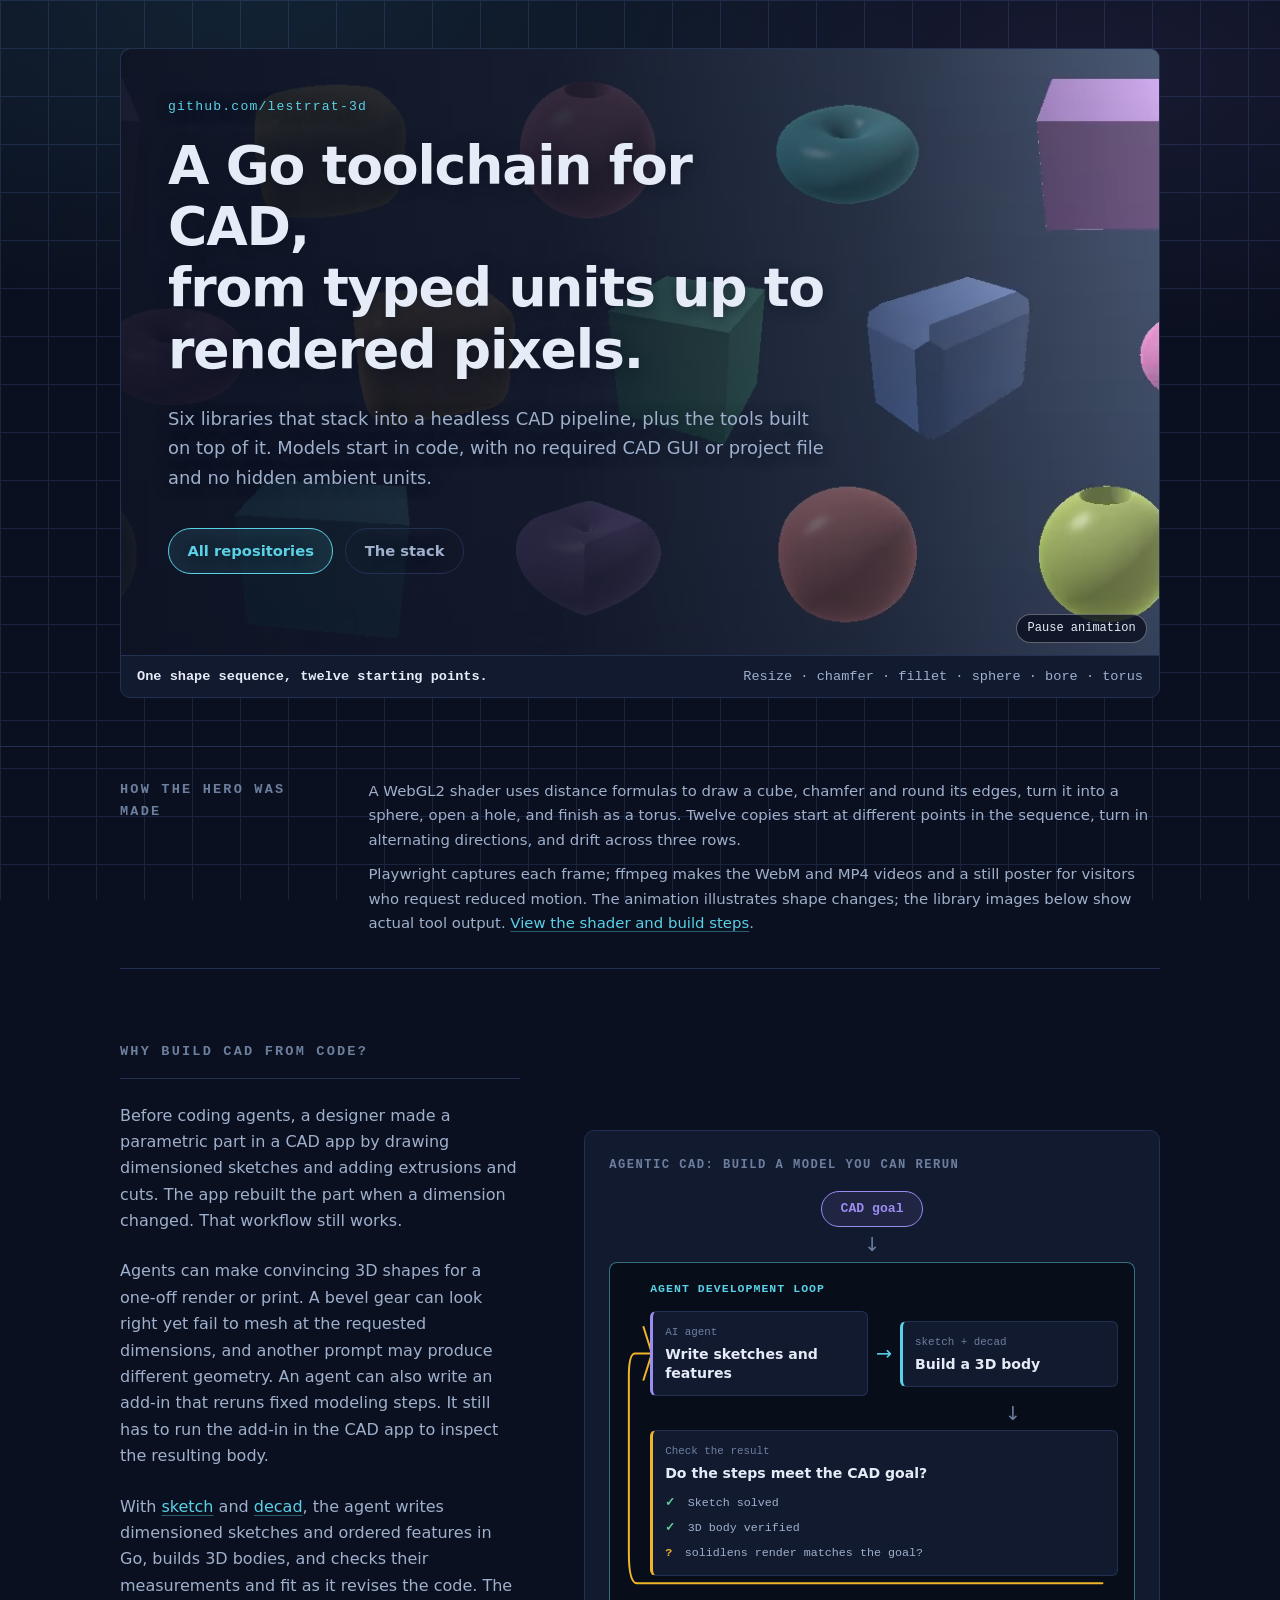
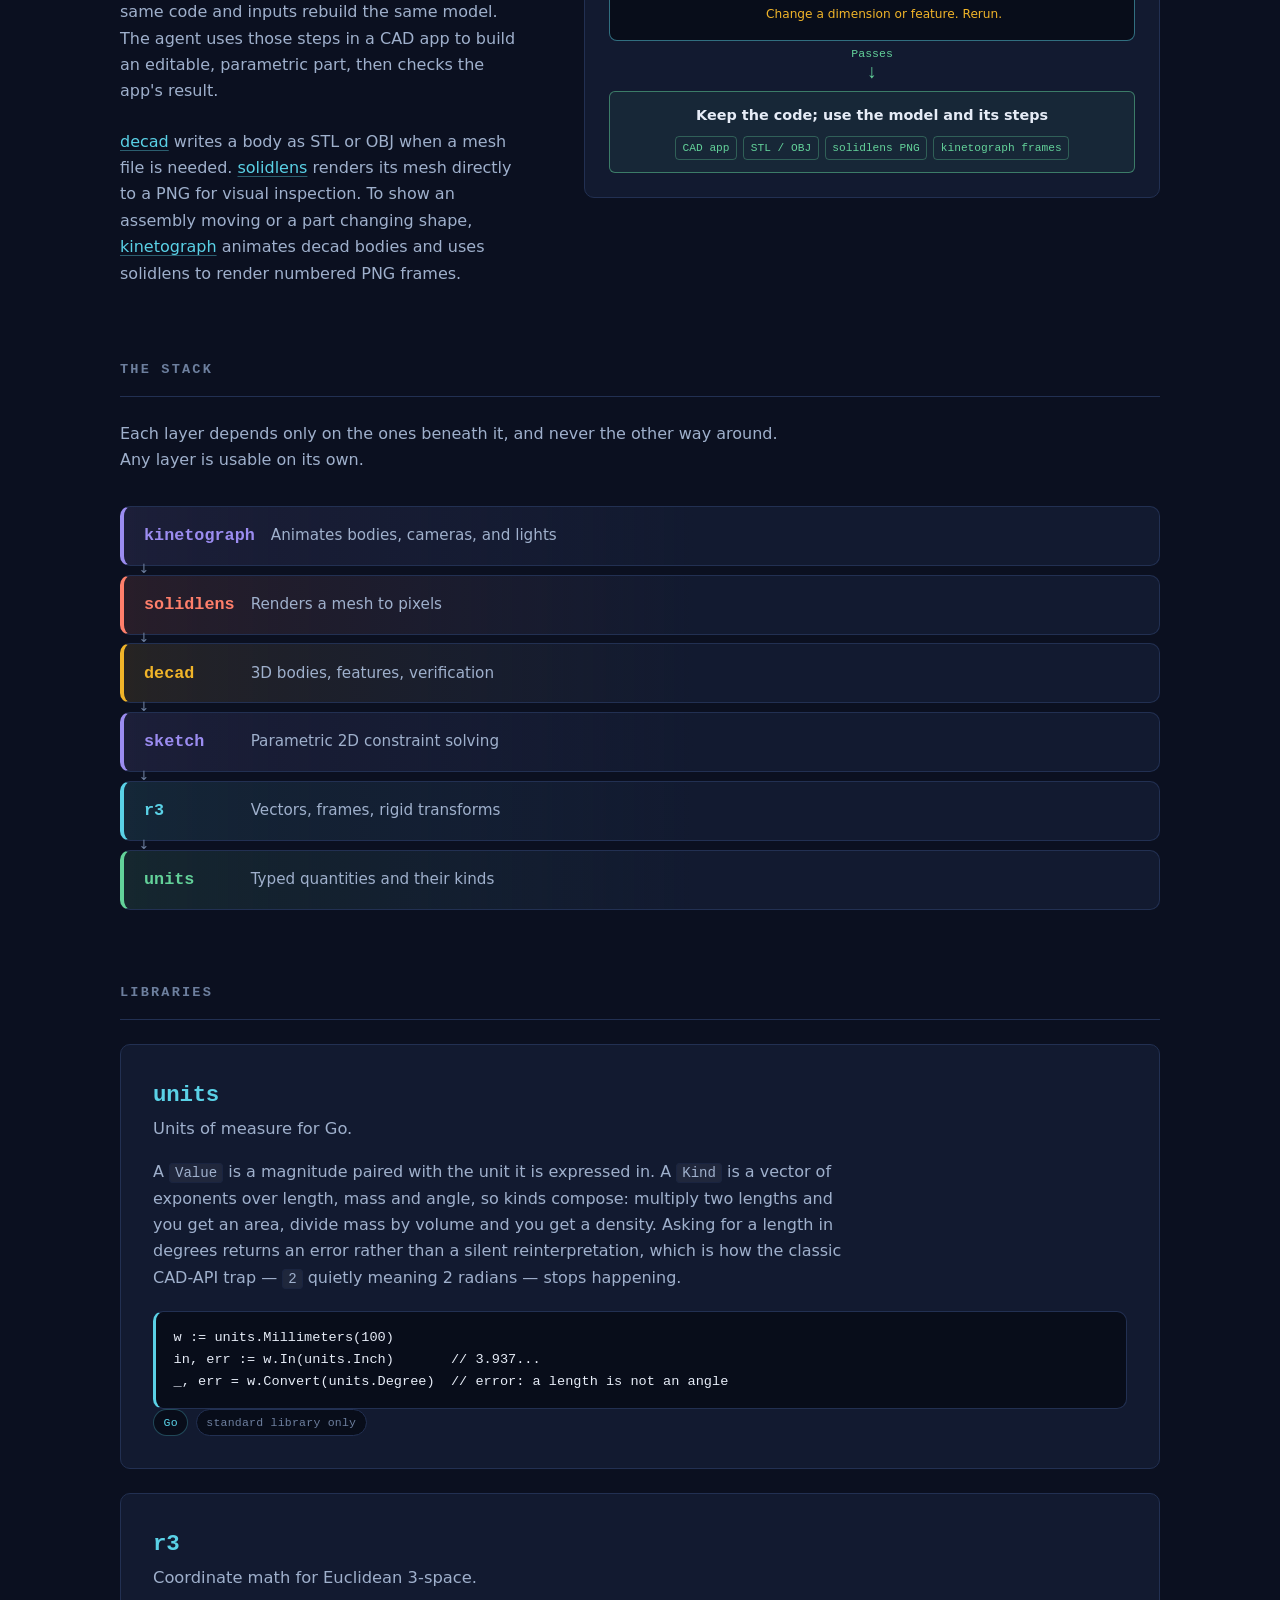
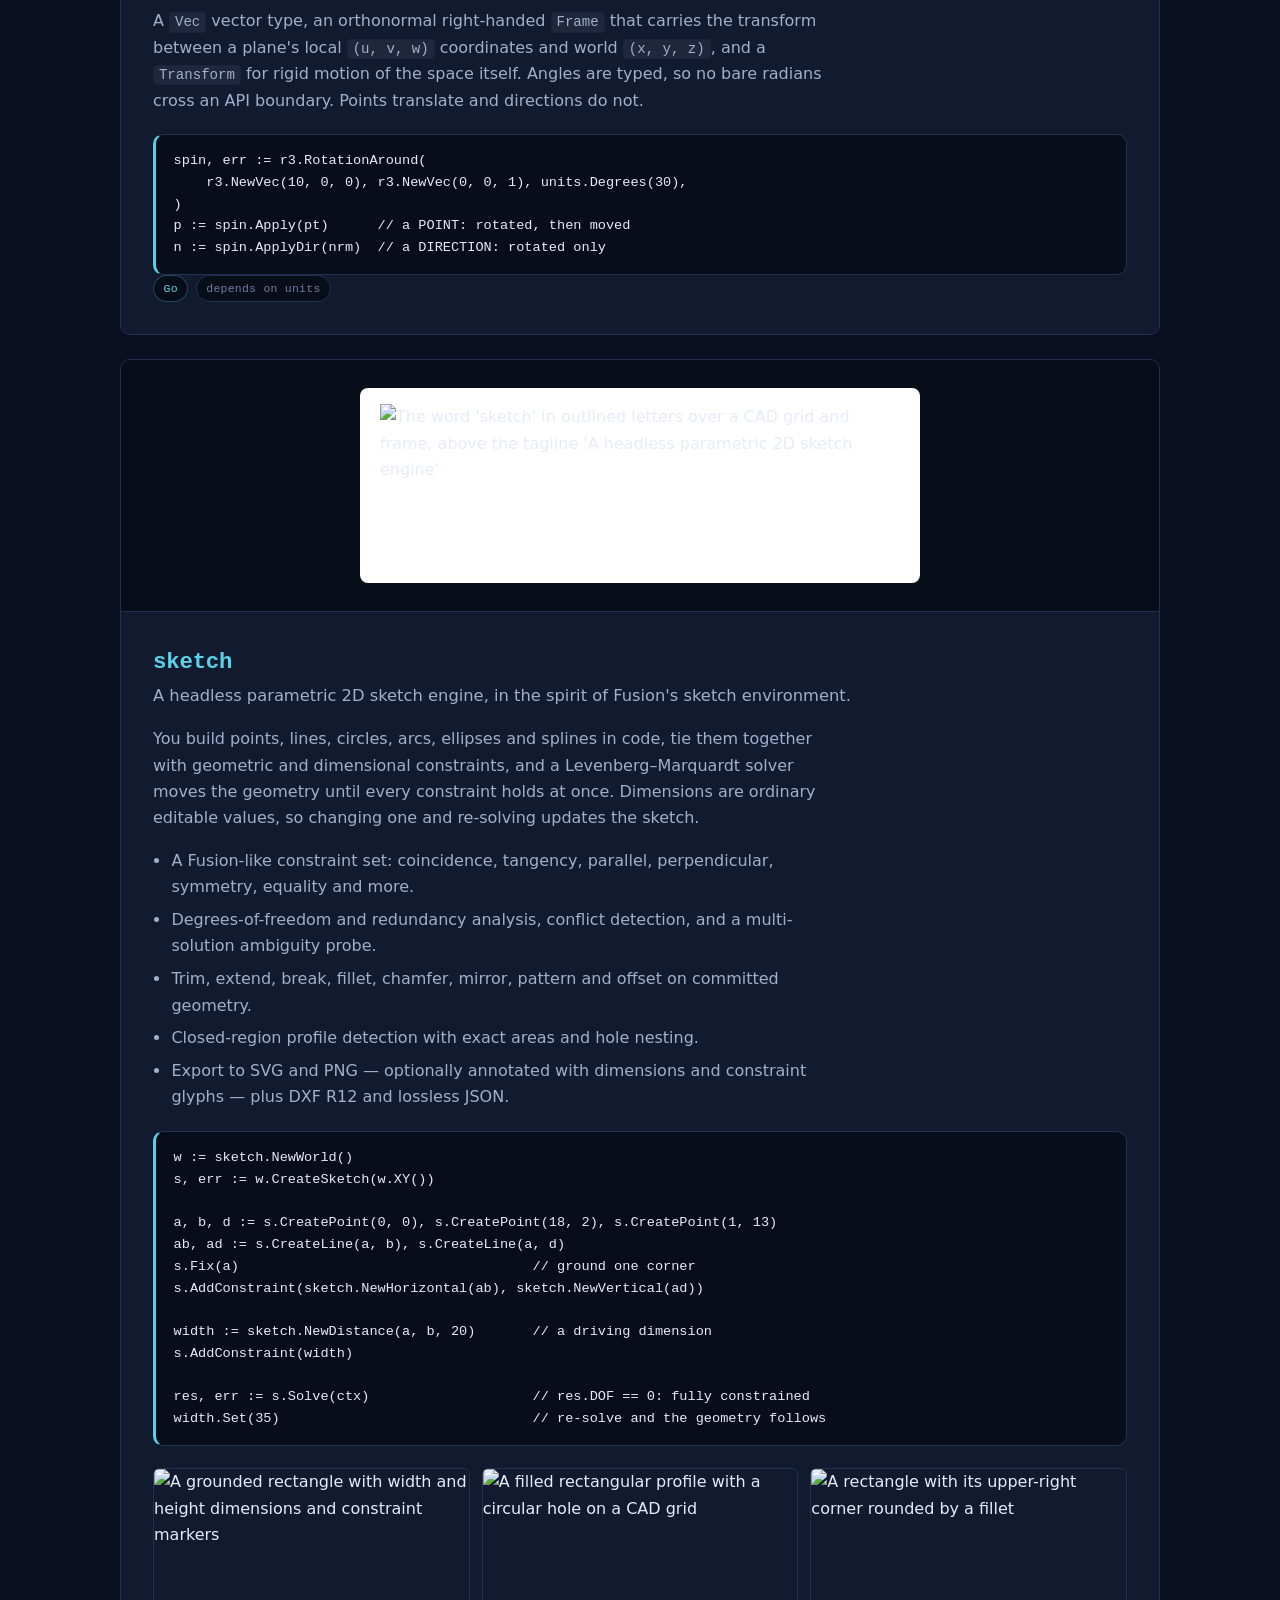
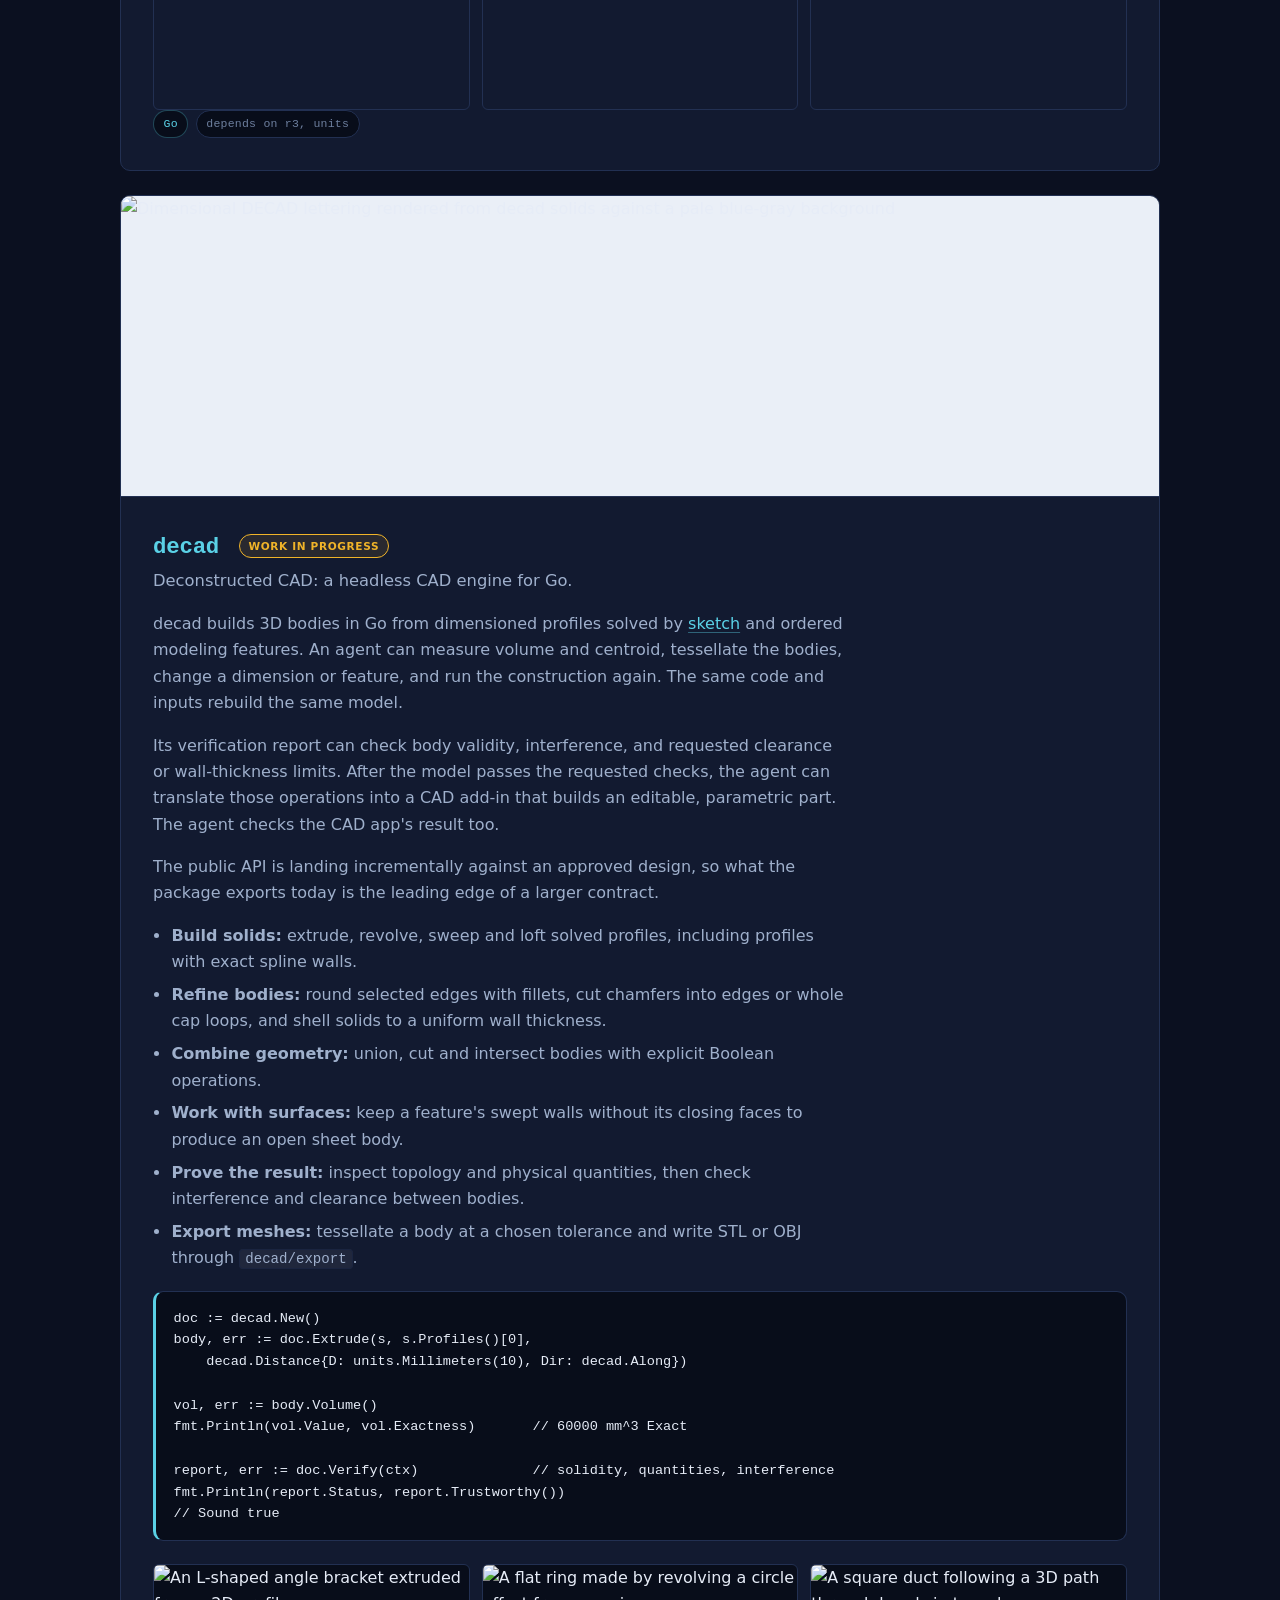
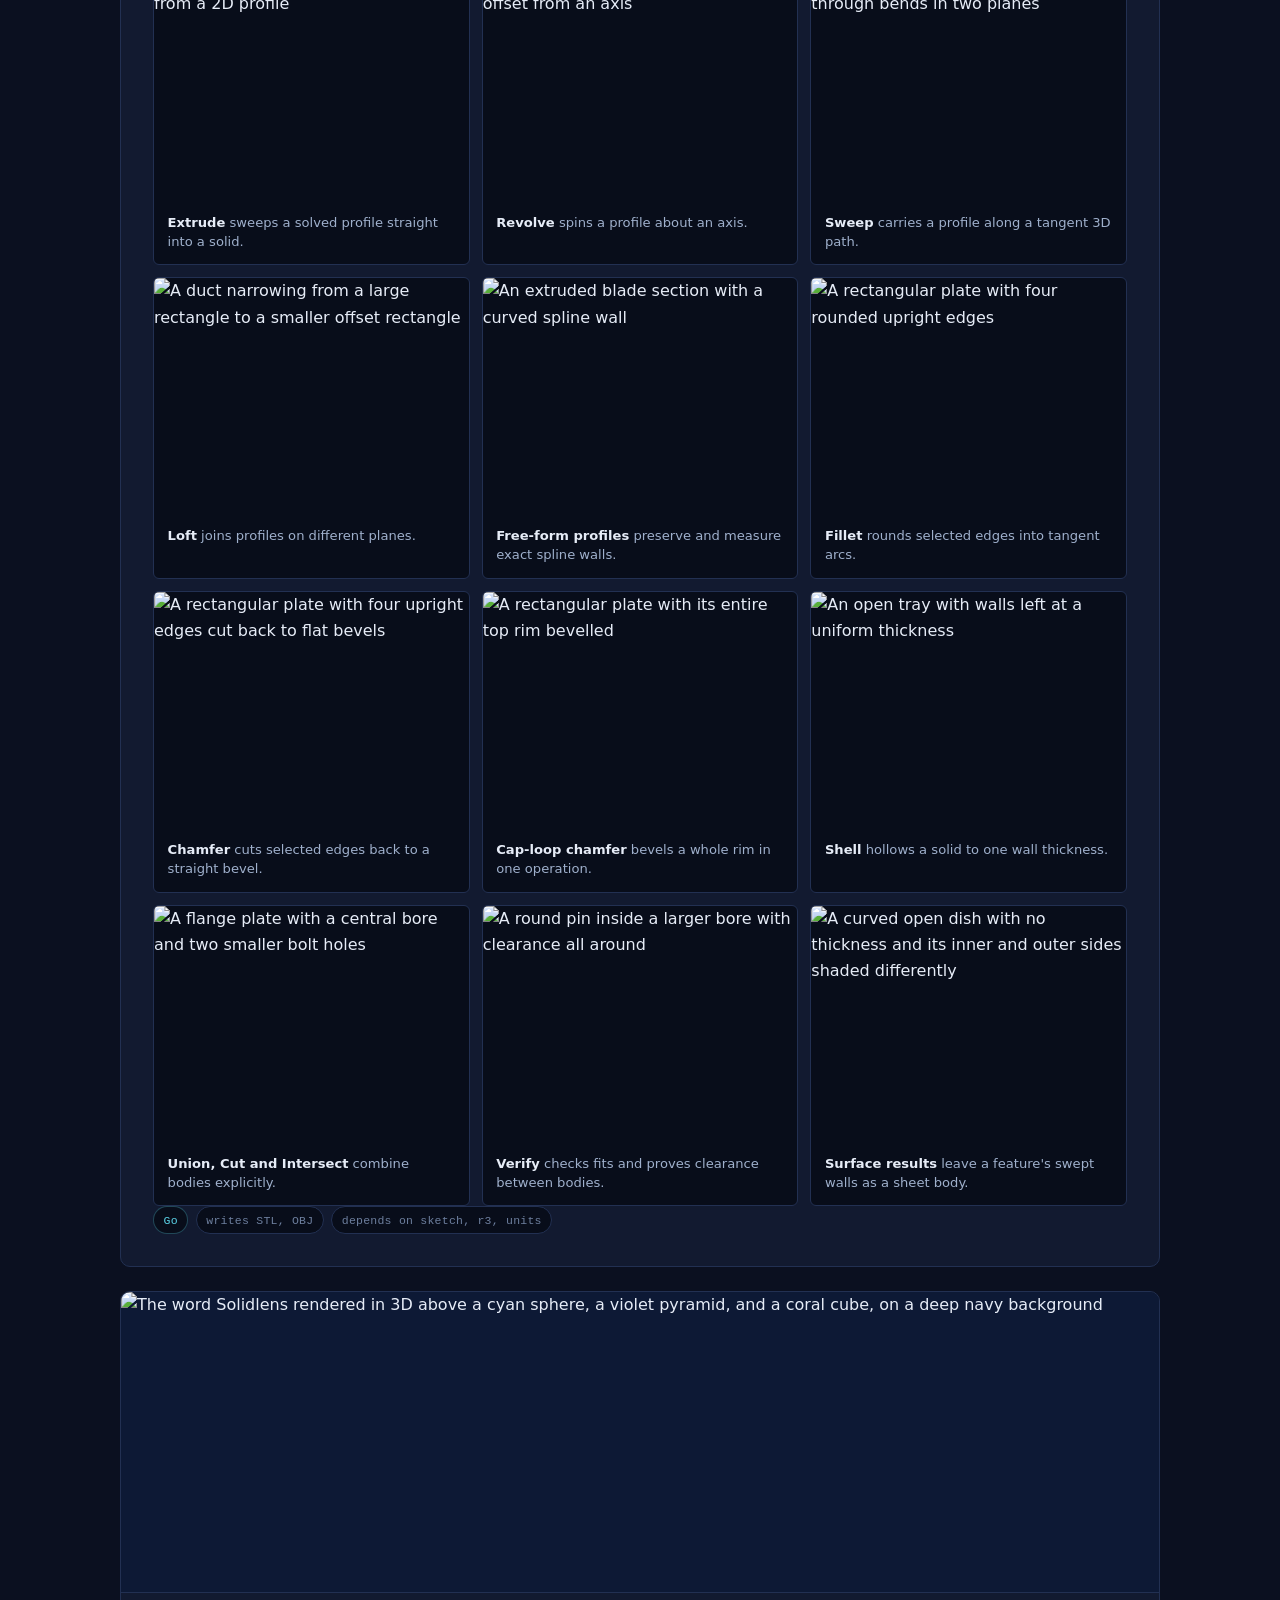
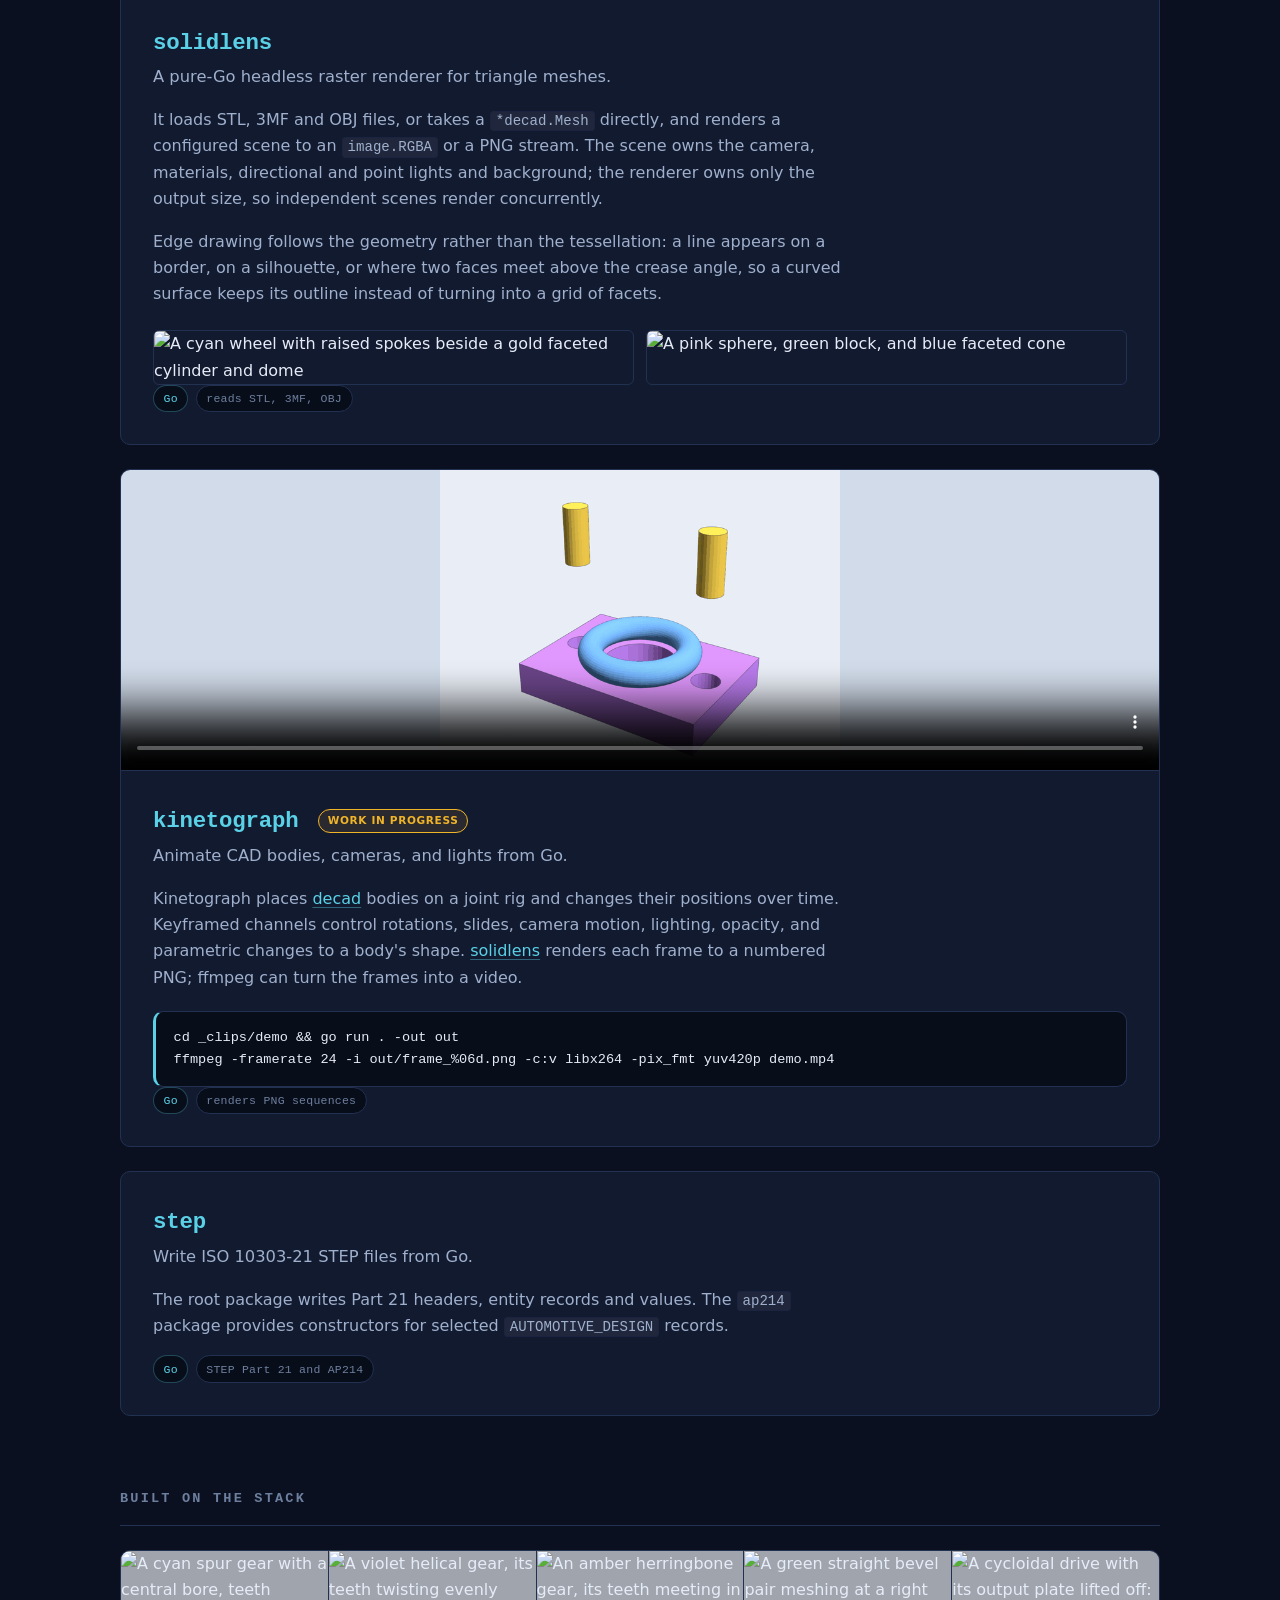
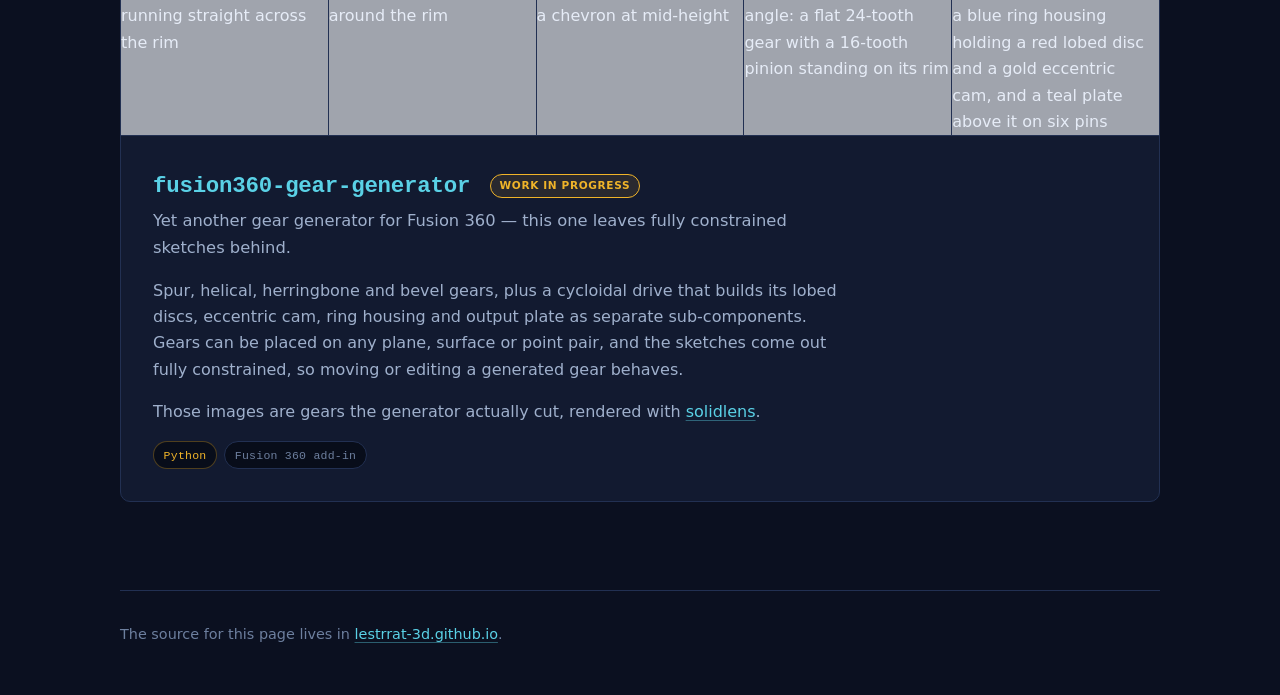
==== commit 69dadf31: "explain how the hero animation was made" ====
--- a/index.html
+++ b/index.html
@@ -45,6 +45,24 @@
 </header>
 
 <main>
+
+<section class="wrap hero-making" aria-labelledby="hero-making-title">
+  <h2 id="hero-making-title">How the hero was made</h2>
+  <div>
+    <p>
+      A WebGL2 shader uses distance formulas to draw a cube, chamfer and round its
+      edges, turn it into a sphere, open a hole, and finish as a torus. Twelve copies
+      start at different points in the sequence, turn in alternating directions,
+      and drift across three rows.
+    </p>
+    <p>
+      Playwright captures each frame; ffmpeg makes the WebM and MP4 videos and a still
+      poster for visitors who request reduced motion. The animation illustrates shape
+      changes; the library images below show actual tool output.
+      <a href="https://github.com/lestrrat-3d/lestrrat-3d.github.io/tree/main/tools/promo">View the shader and build steps</a>.
+    </p>
+  </div>
+</section>
 
 <section class="wrap section" id="purpose">
   <div class="purpose-layout">
@@ -488,11 +506,6 @@
 
 <footer class="wrap">
   <p>
-    The header's morphing shape studies are rendered from
-    <a href="https://github.com/lestrrat-3d/lestrrat-3d.github.io/tree/main/tools/promo">source in this repository</a>.
-    They illustrate shape changes; the library examples below show actual tool output.
-  </p>
-  <p>
     The source for this page lives in
     <a href="https://github.com/lestrrat-3d/lestrrat-3d.github.io">lestrrat-3d.github.io</a>.
   </p>
--- a/style.css
+++ b/style.css
@@ -221,6 +221,22 @@
 
 /* ---------- sections ---------- */
 
+.hero-making {
+  display: grid;
+  grid-template-columns: minmax(0, 210px) minmax(0, 1fr);
+  gap: clamp(1rem, 3vw, 2.5rem);
+  padding: clamp(1.5rem, 3vw, 2rem) 0;
+  border-bottom: 1px solid var(--rule);
+}
+
+.hero-making h2 { padding: 0; border: 0; line-height: 1.6; }
+.hero-making p { margin: 0 0 0.6rem; color: var(--fg-muted); font-size: 0.93rem; }
+.hero-making p:last-child { margin-bottom: 0; }
+
+@media (max-width: 700px) {
+  .hero-making { grid-template-columns: 1fr; gap: 0.6rem; }
+}
+
 .section { padding: clamp(3rem, 7vw, 4.5rem) 0 0; }
 
 h2 {
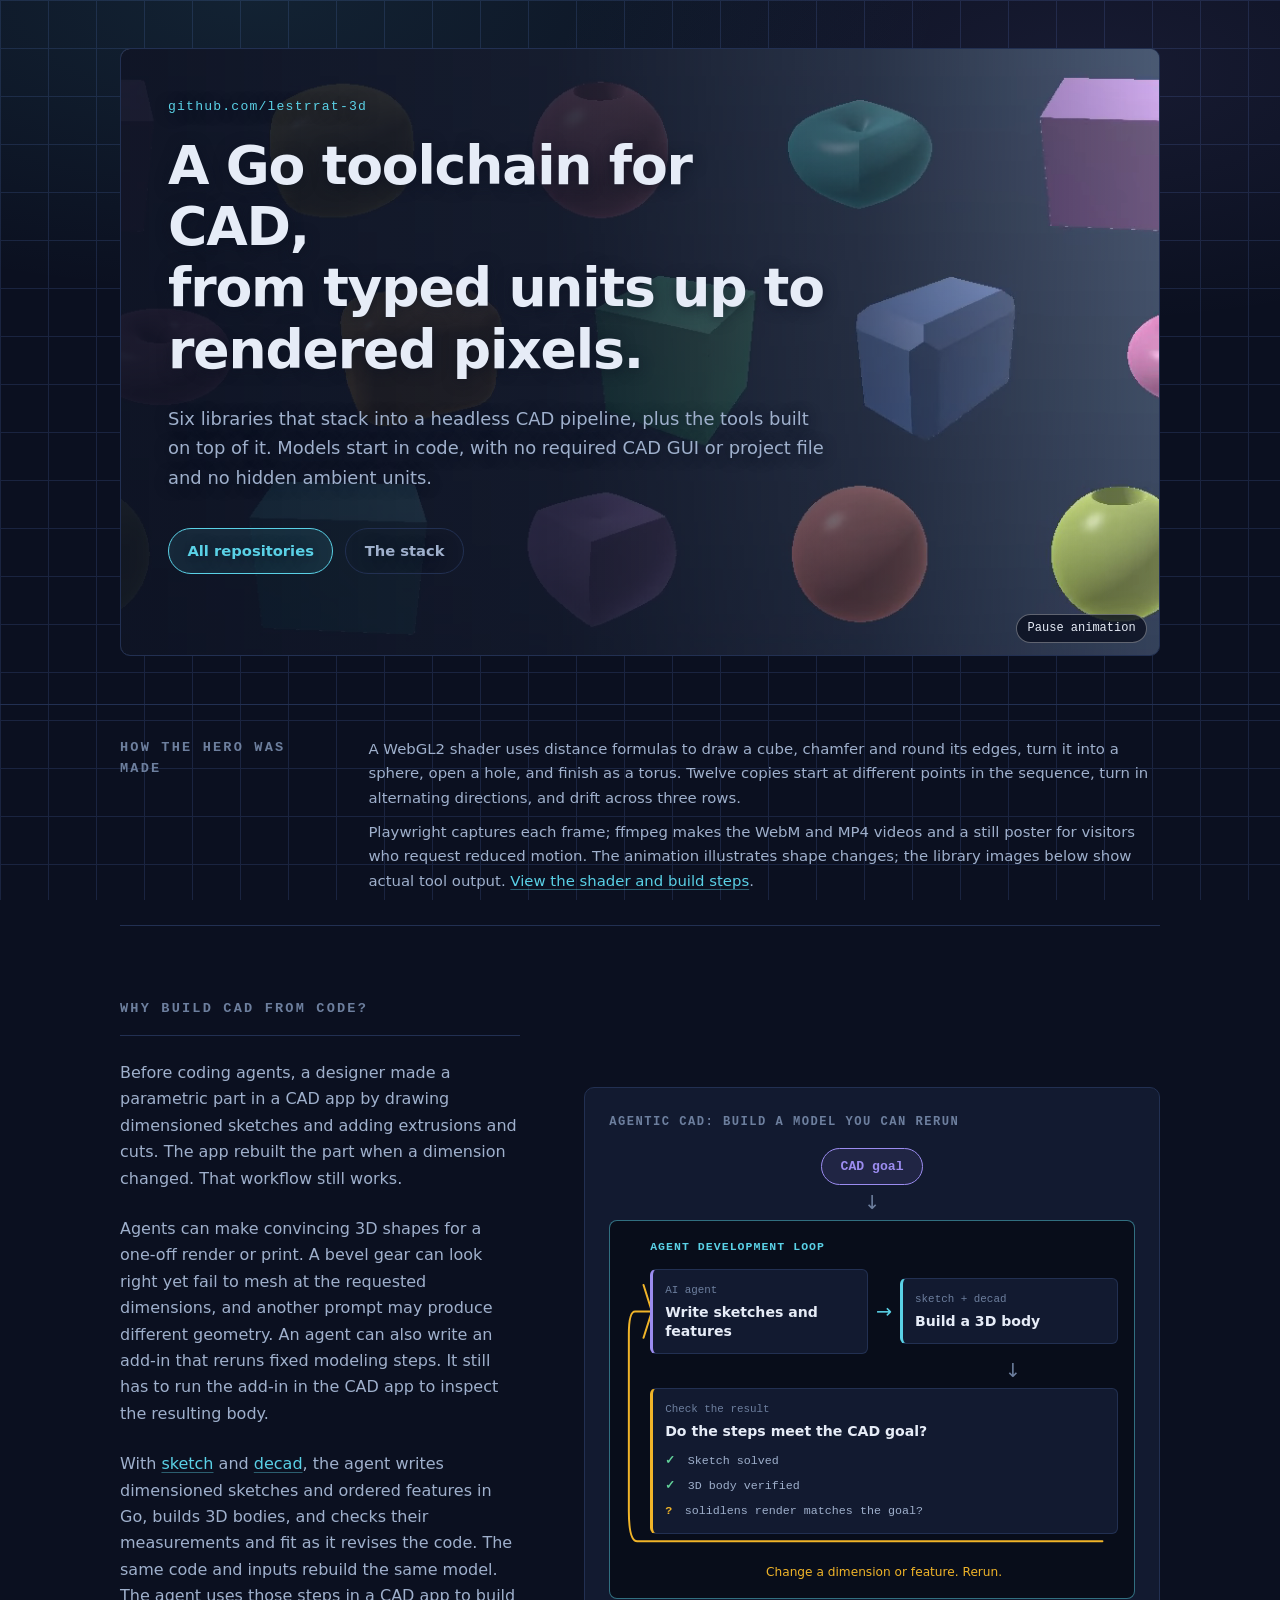
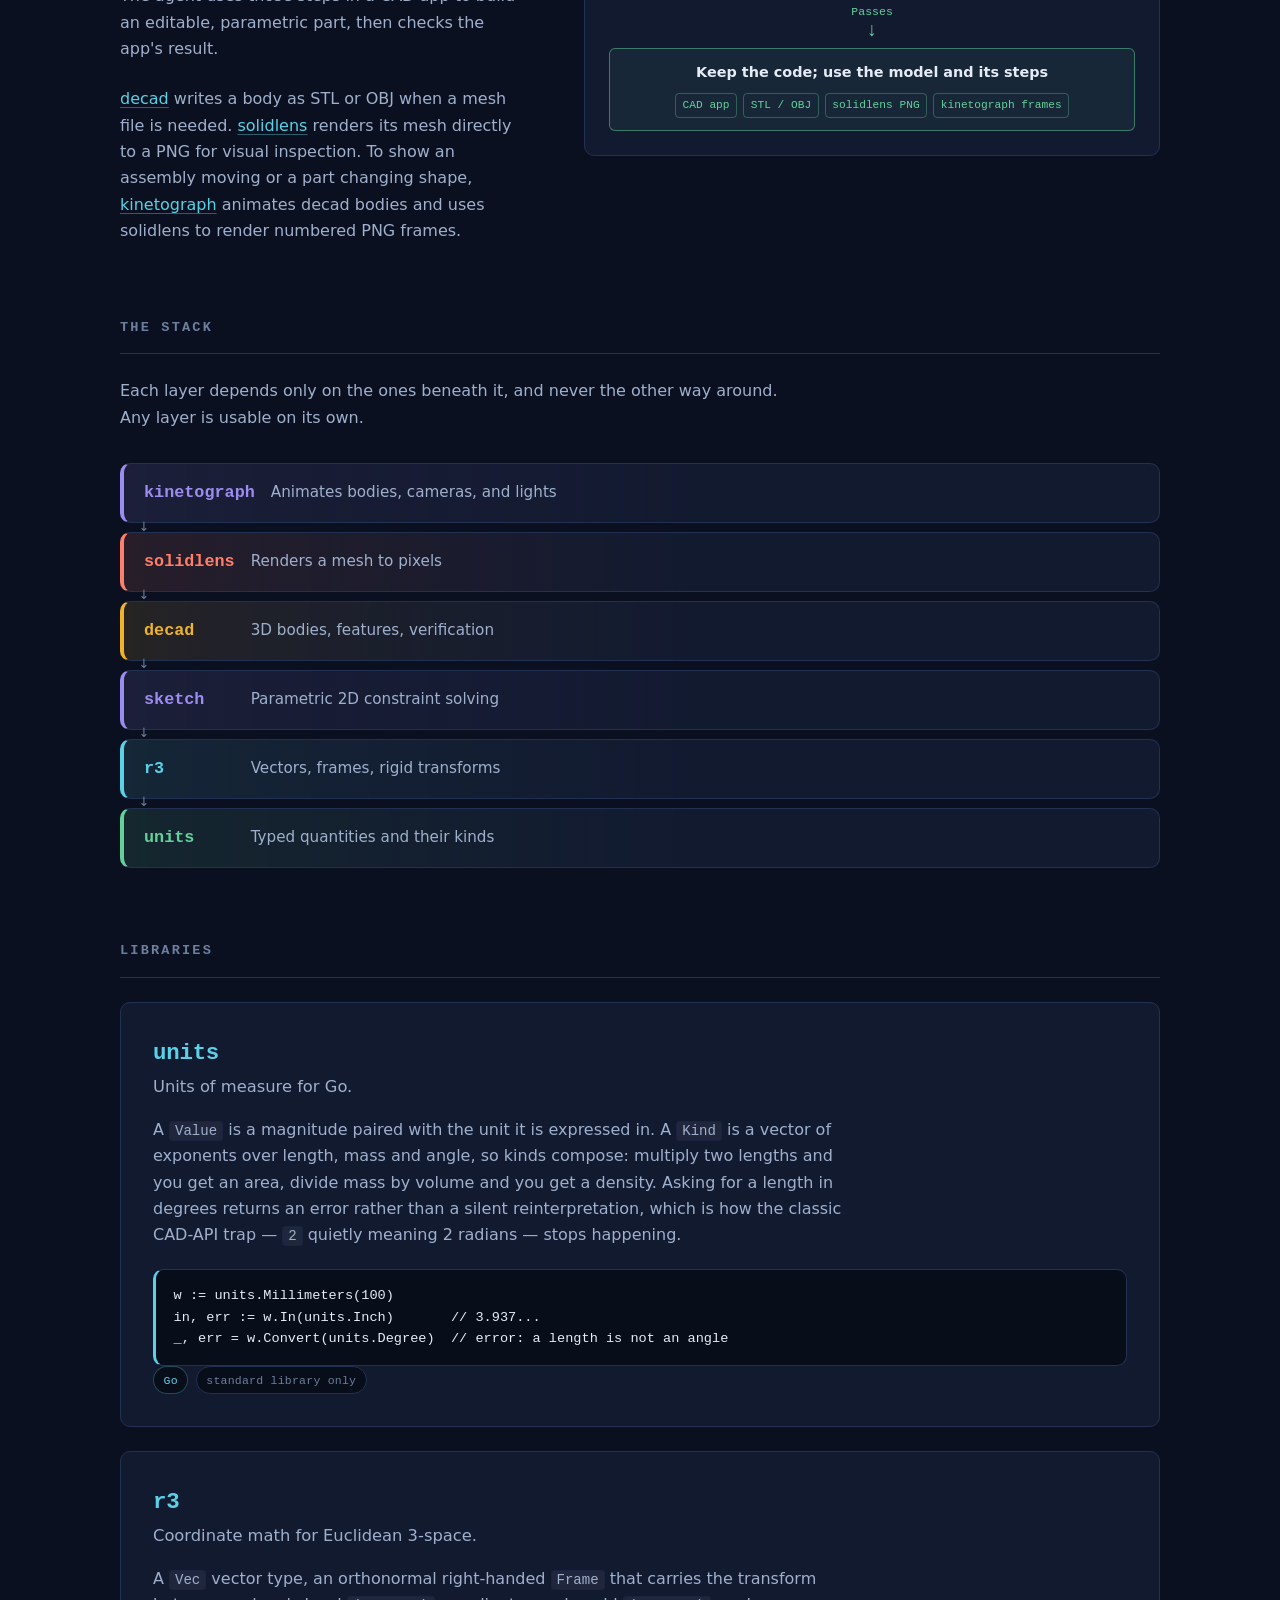
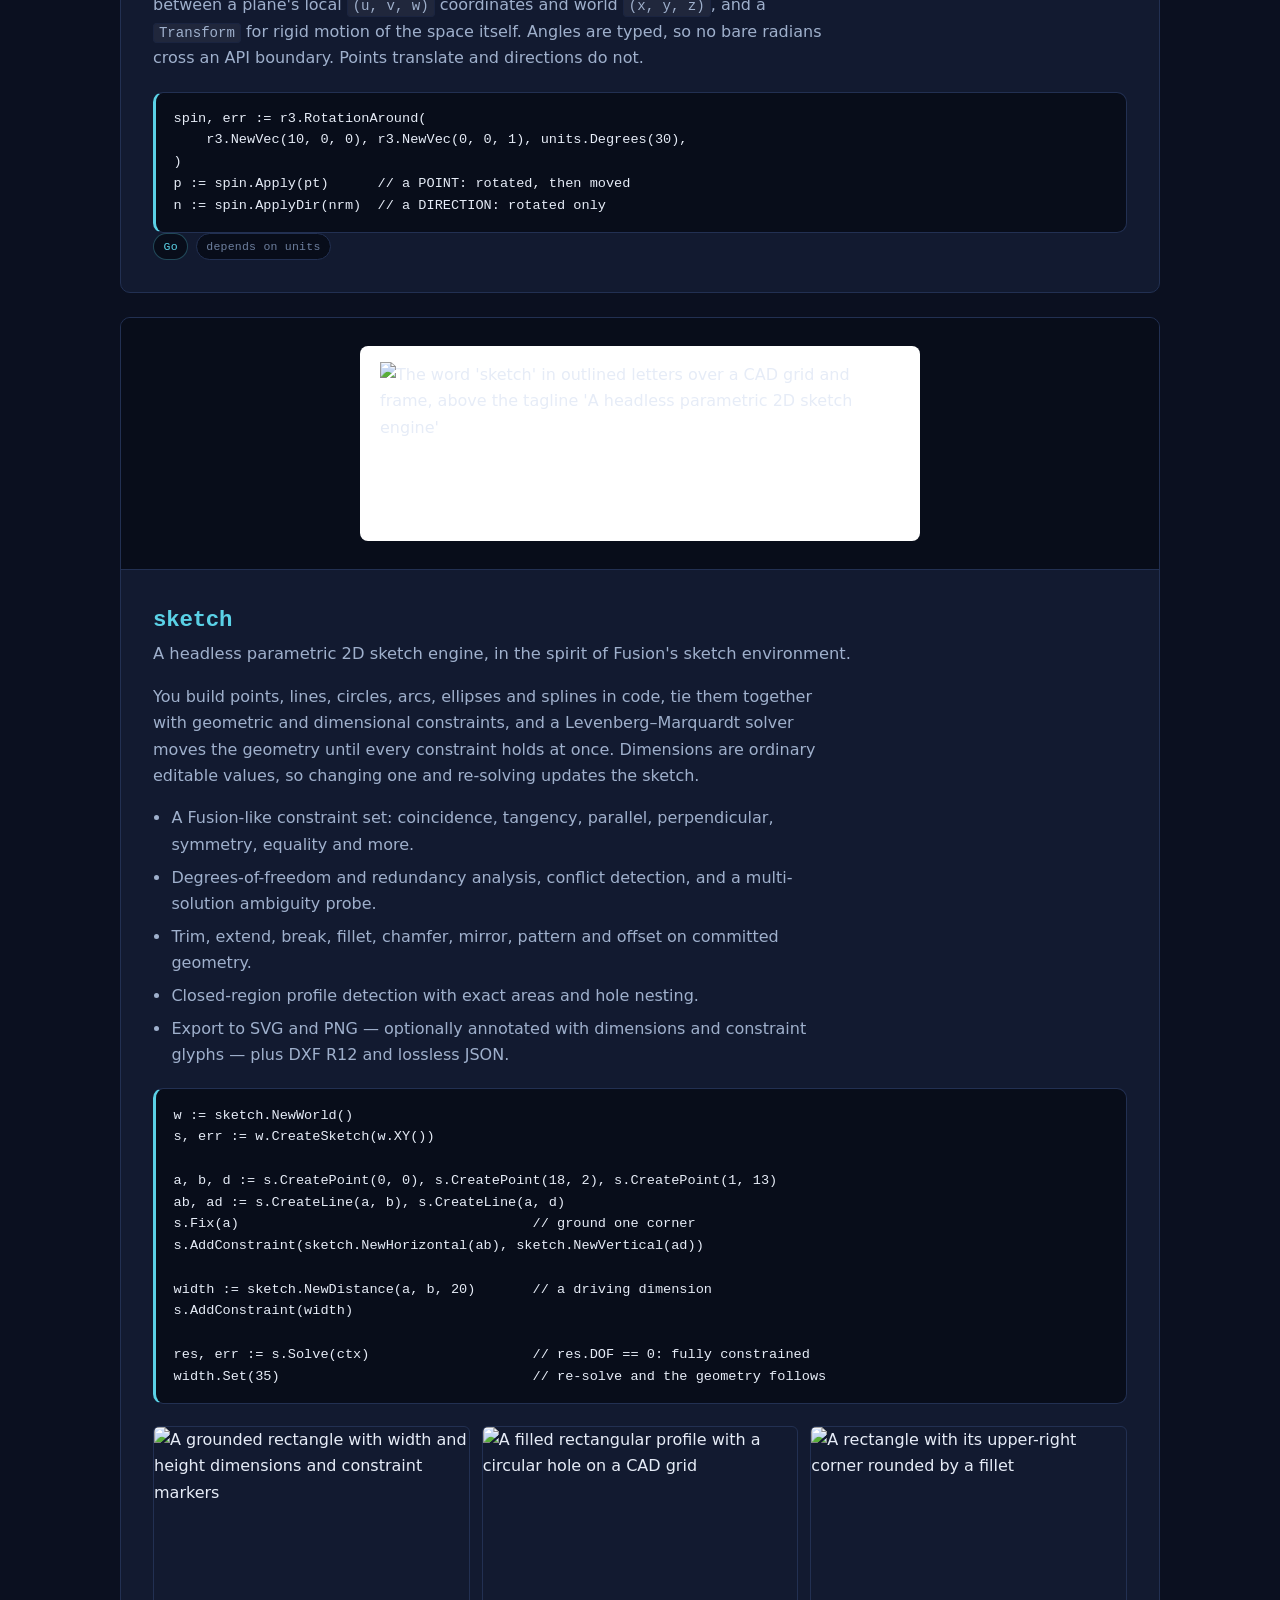
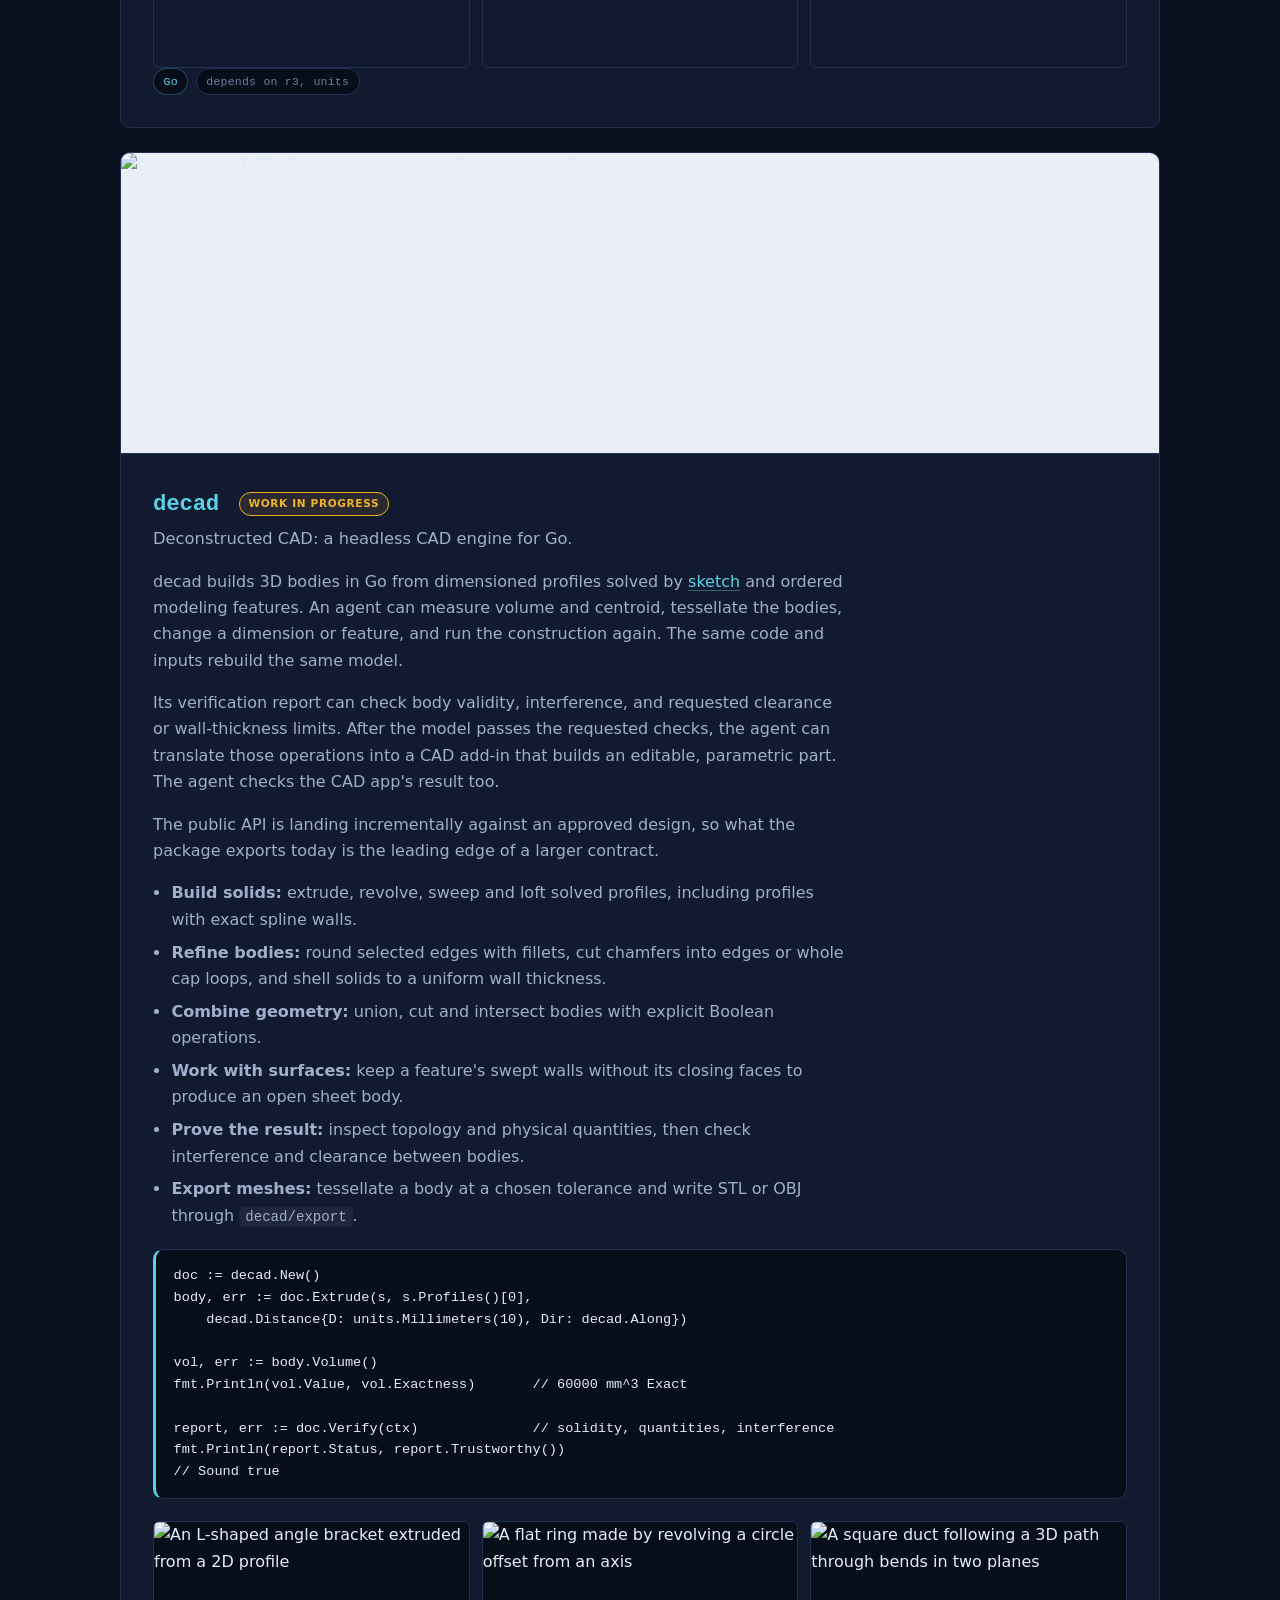
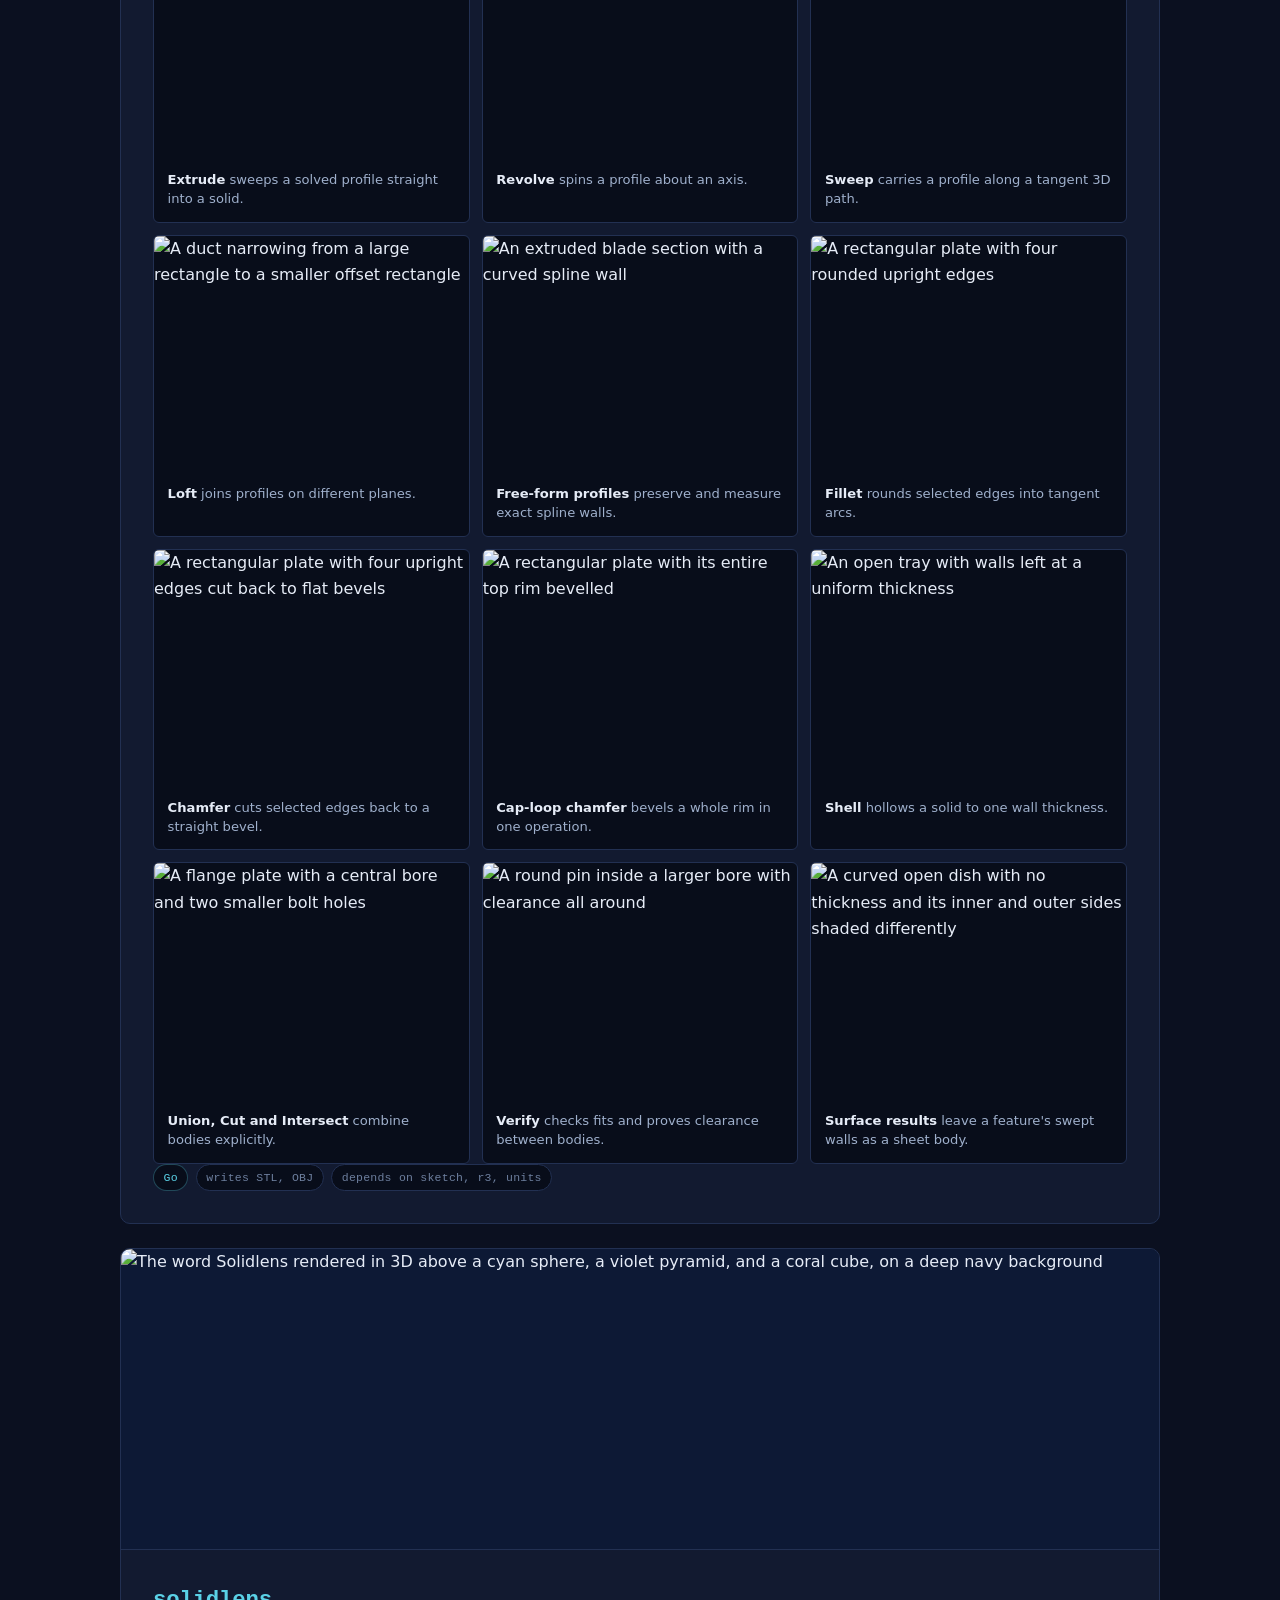
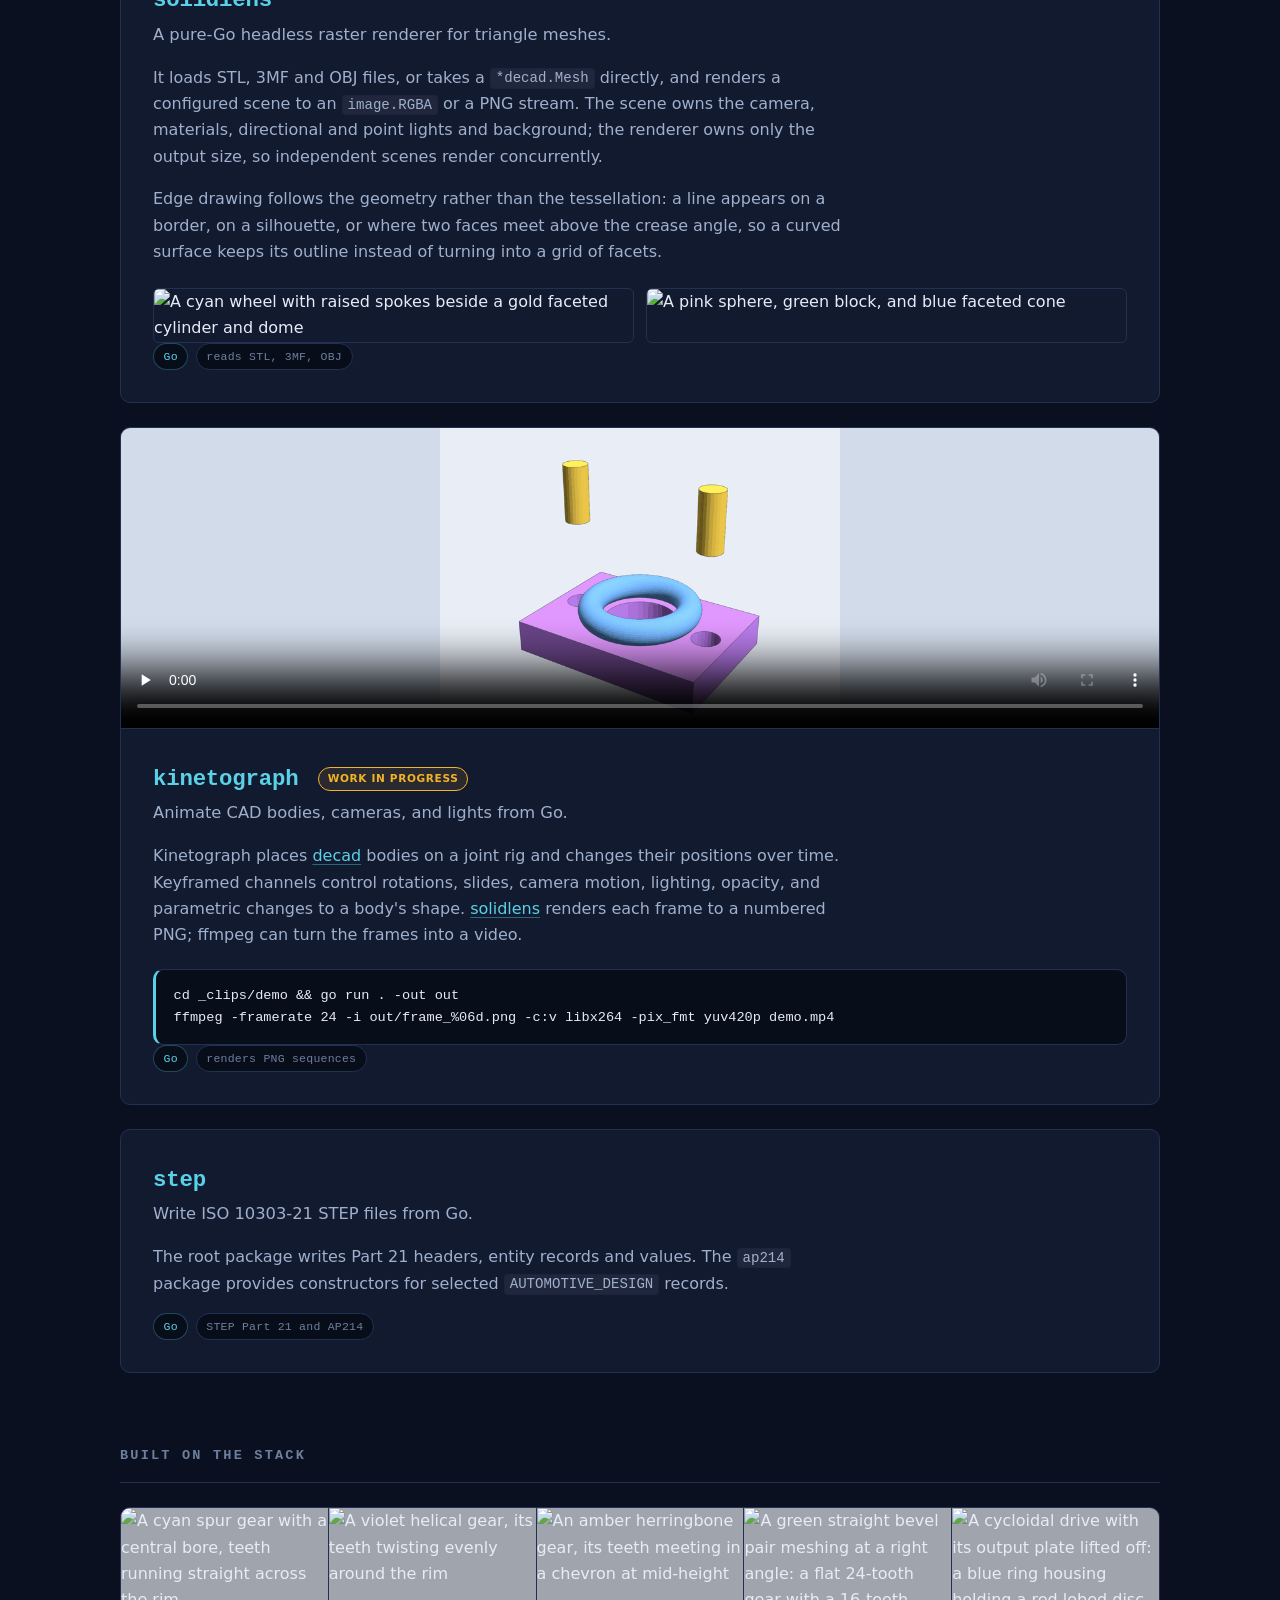
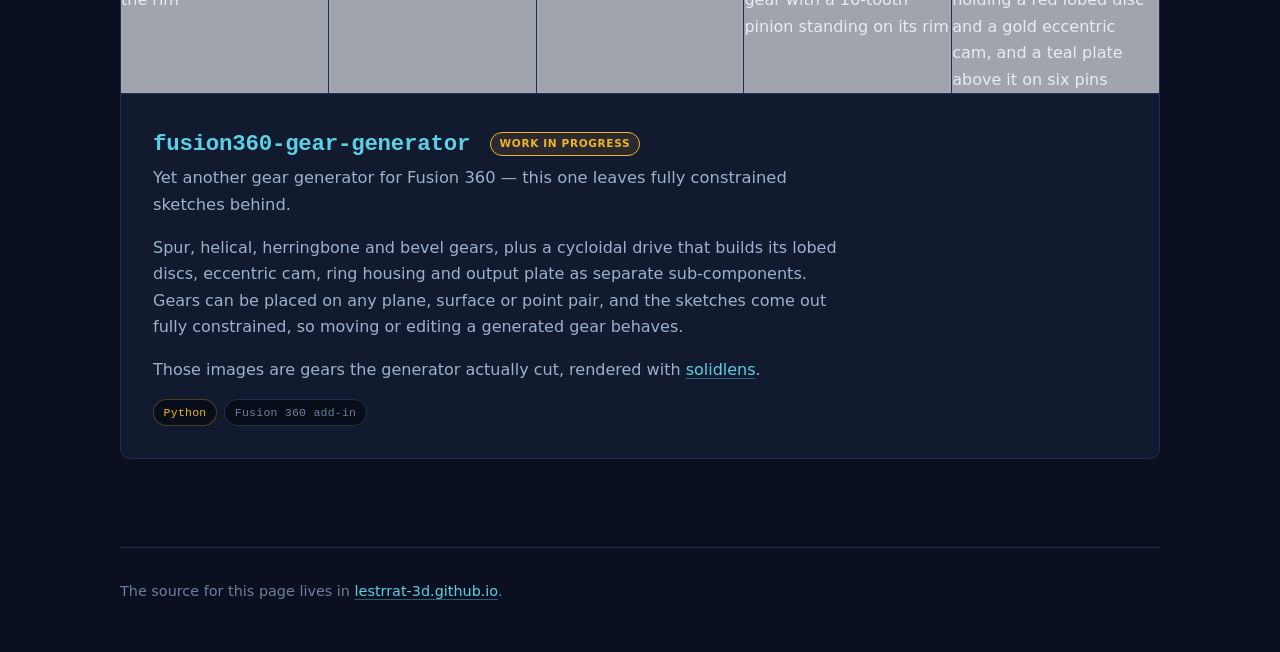
==== commit 484d20e4: "remove redundant hero caption" ====
--- a/index.html
+++ b/index.html
@@ -36,10 +36,6 @@
         </video>
         <button class="hero-toggle" type="button" hidden>Pause animation</button>
       </div>
-      <figcaption>
-        <strong>One shape sequence, twelve starting points.</strong>
-        <span>Resize · chamfer · fillet · sphere · bore · torus</span>
-      </figcaption>
     </figure>
   </div>
 </header>
--- a/style.css
+++ b/style.css
@@ -149,21 +149,6 @@
 .hero-toggle:hover, .hero-toggle:focus-visible { border-color: var(--cyan); }
 .hero-toggle[hidden] { display: none; }
 
-.hero-showcase figcaption {
-  display: flex;
-  justify-content: space-between;
-  flex-wrap: wrap;
-  gap: 0.25rem 1rem;
-  padding: 0.7rem 1rem;
-  border-top: 1px solid var(--rule);
-  color: var(--fg-muted);
-  font-family: var(--mono);
-  font-size: clamp(0.7rem, 1.5vw, 0.85rem);
-  line-height: 1.4;
-}
-
-.hero-showcase figcaption strong { color: var(--fg); font-weight: 600; }
-
 @media (max-width: 900px) {
   .hero .wrap { display: block; }
   .hero-copy { max-width: 850px; padding: 0; text-shadow: none; }
@@ -173,7 +158,6 @@
 
 @media (max-width: 600px) {
   .hero-media img, .hero-promo { aspect-ratio: 1 / 1; }
-  .hero-showcase figcaption { padding: 0.6rem 0.75rem; }
   .hero-toggle { bottom: 0.4rem; right: 0.4rem; padding: 0.25rem 0.45rem; font-size: 0.65rem; }
 }
 
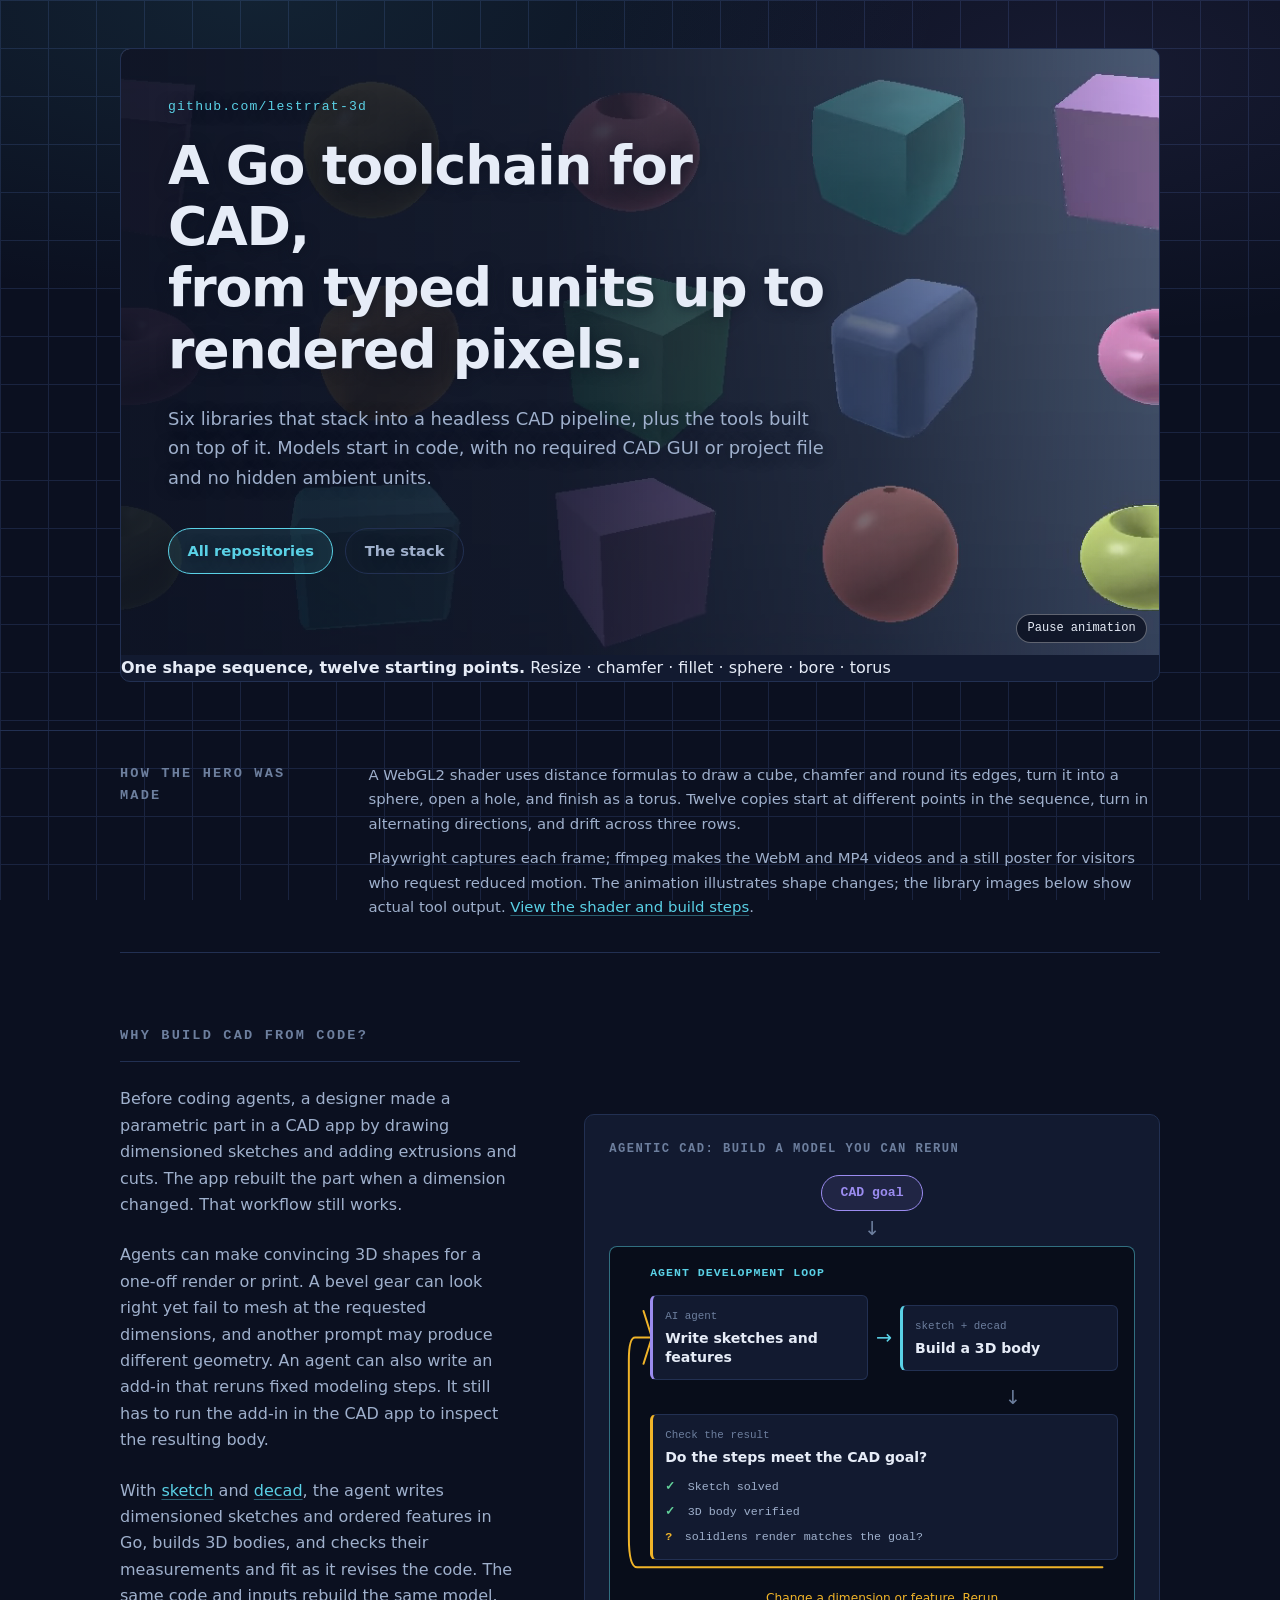
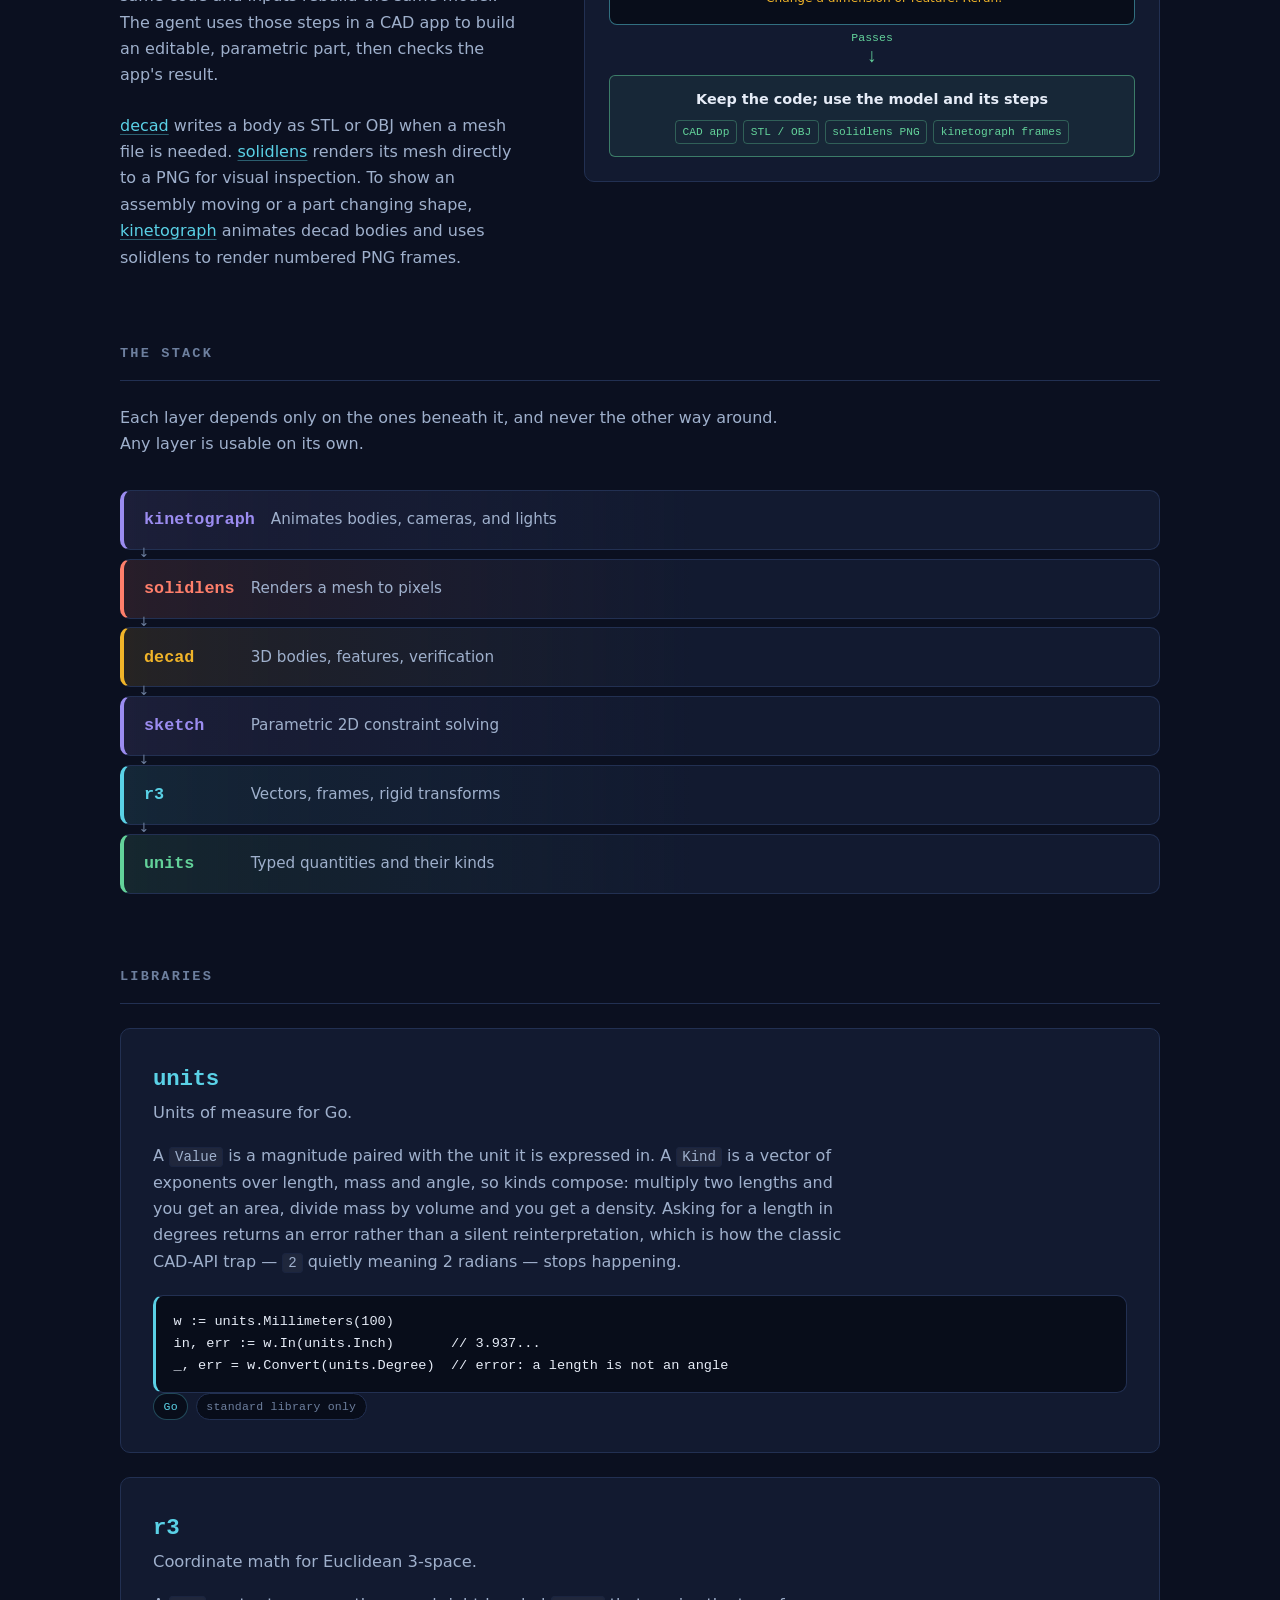
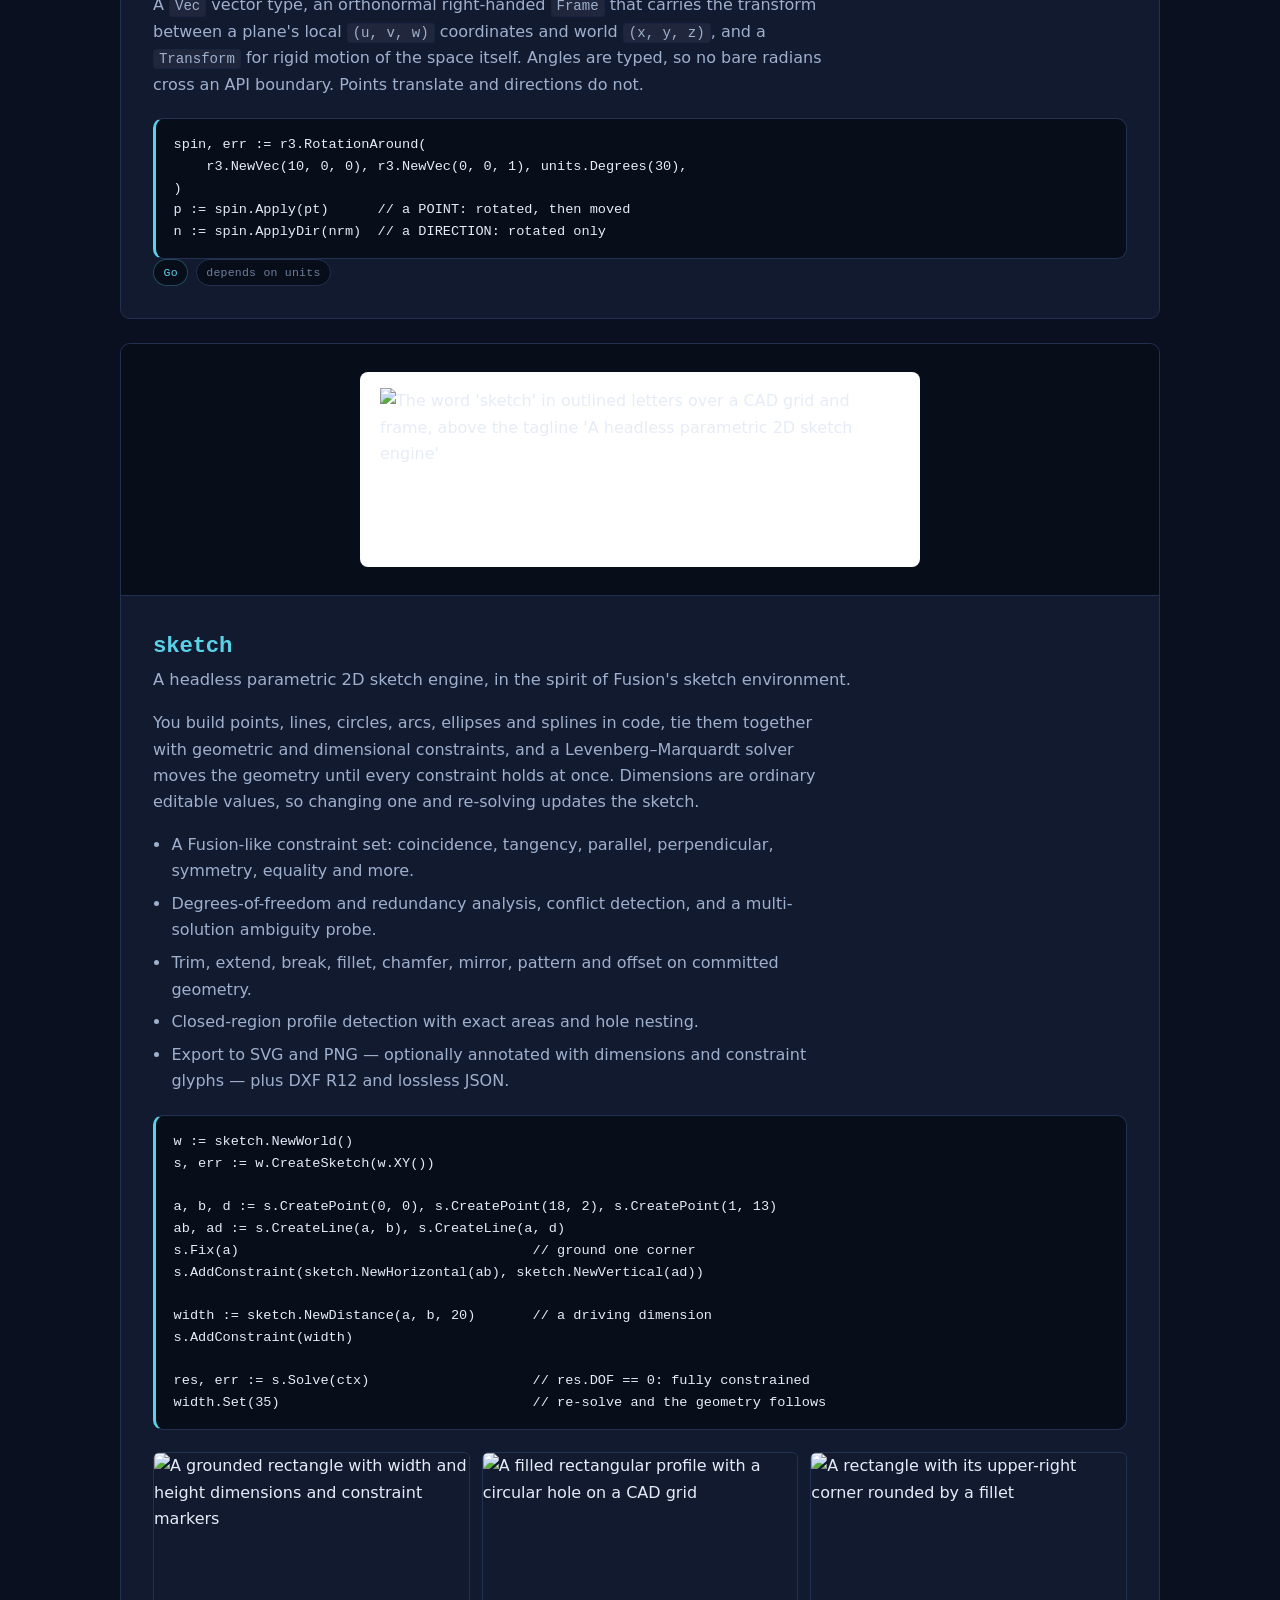
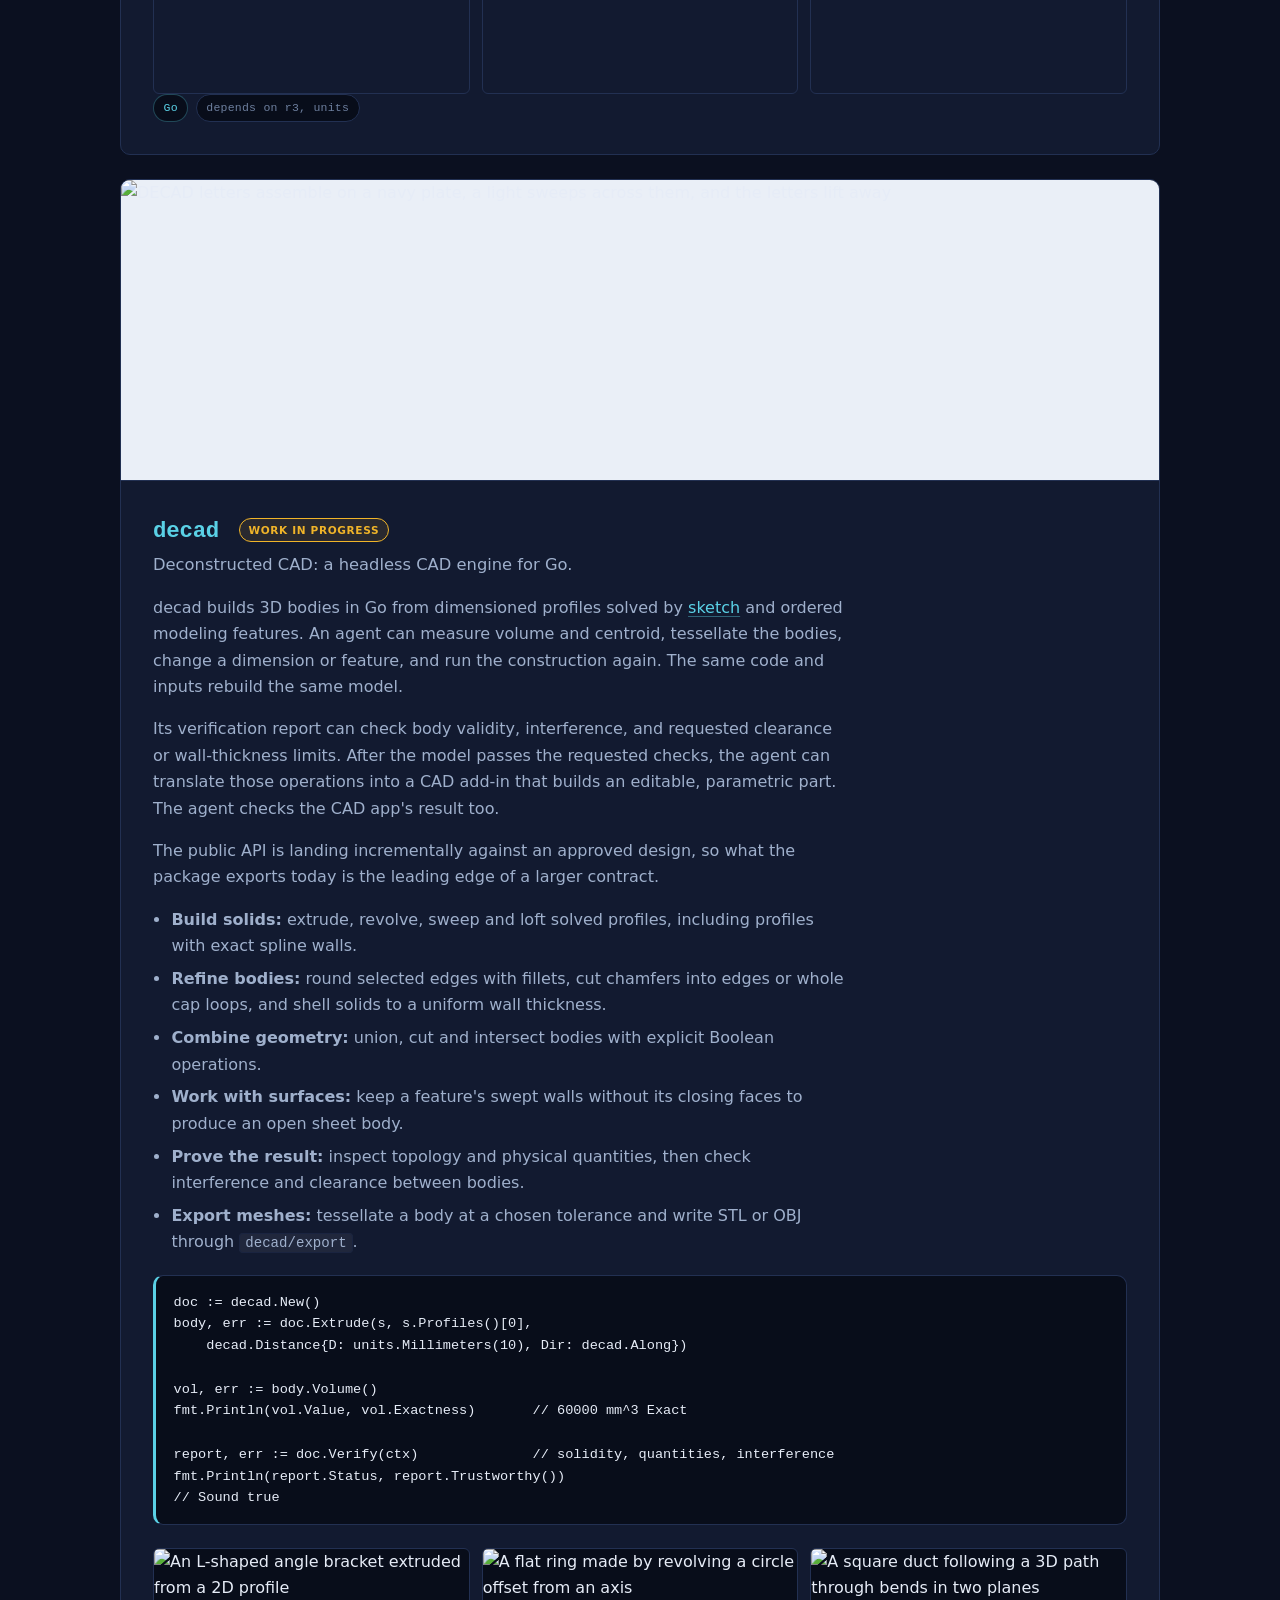
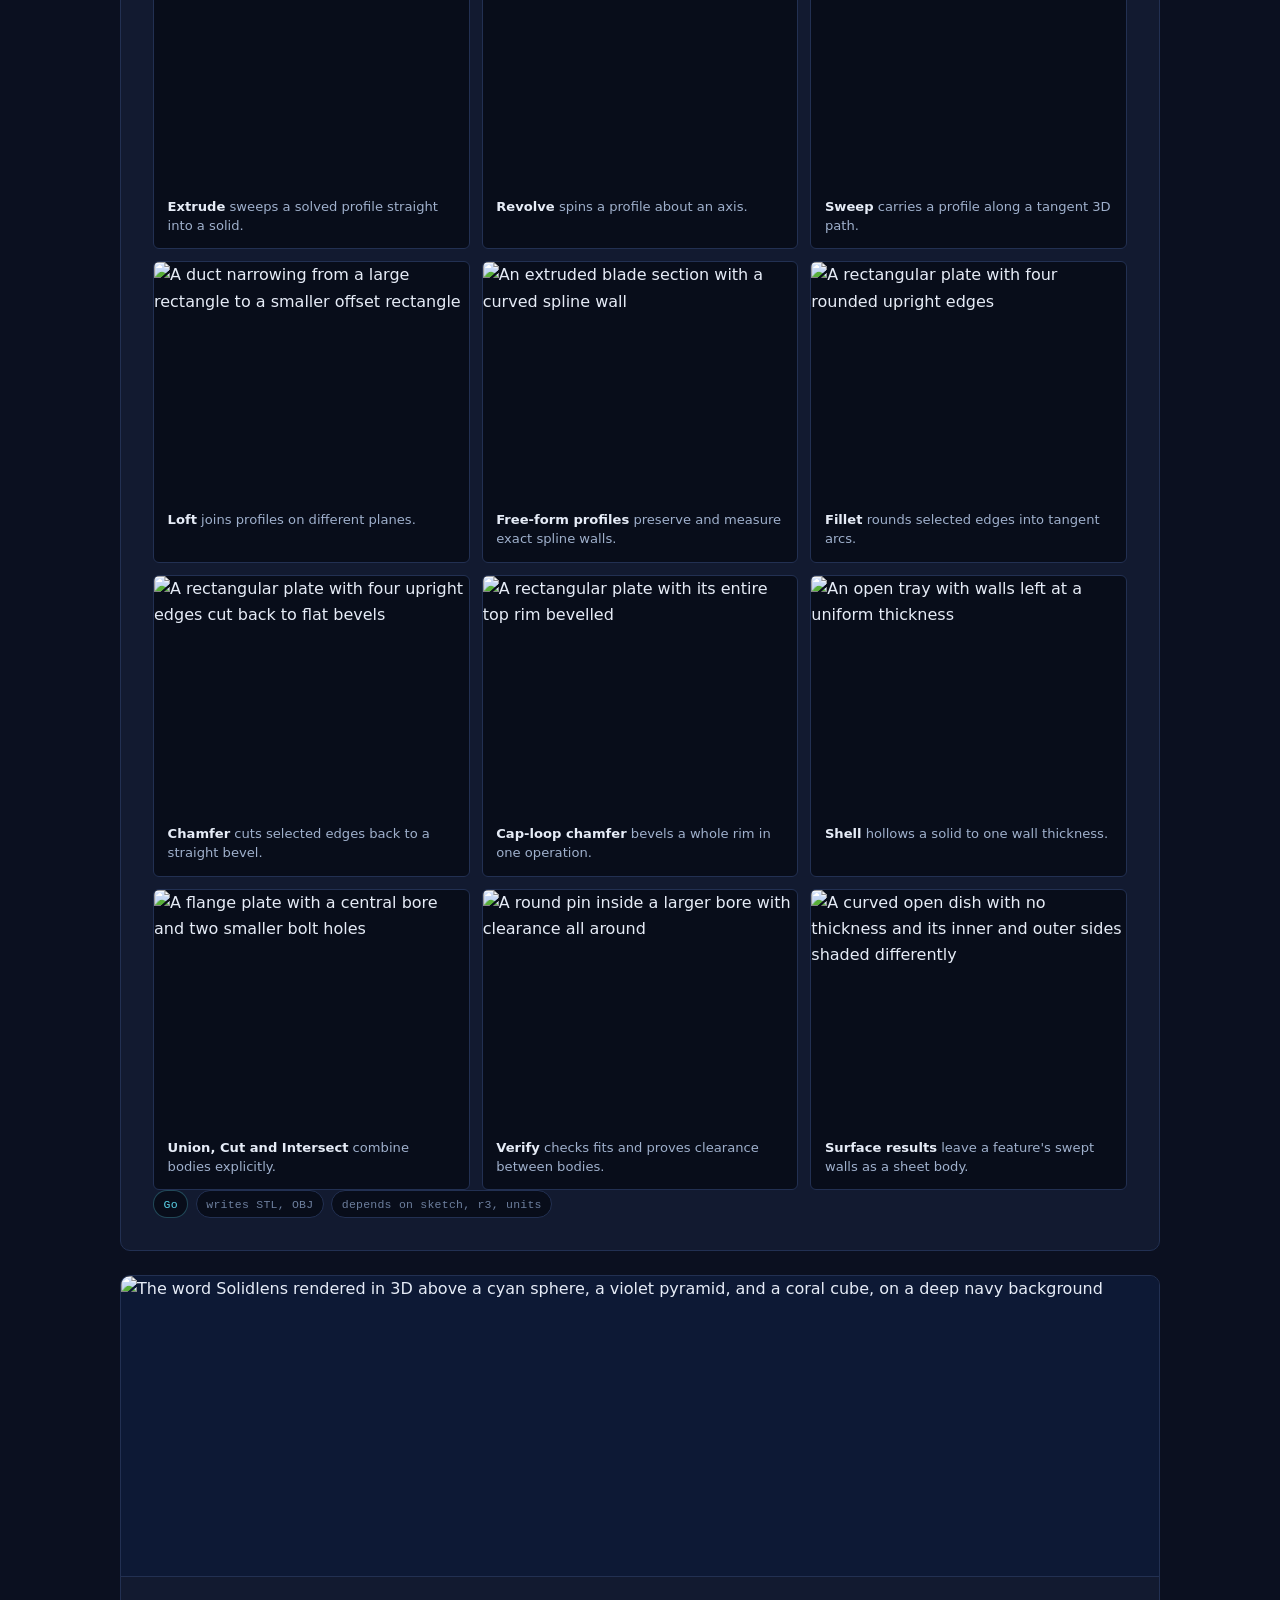
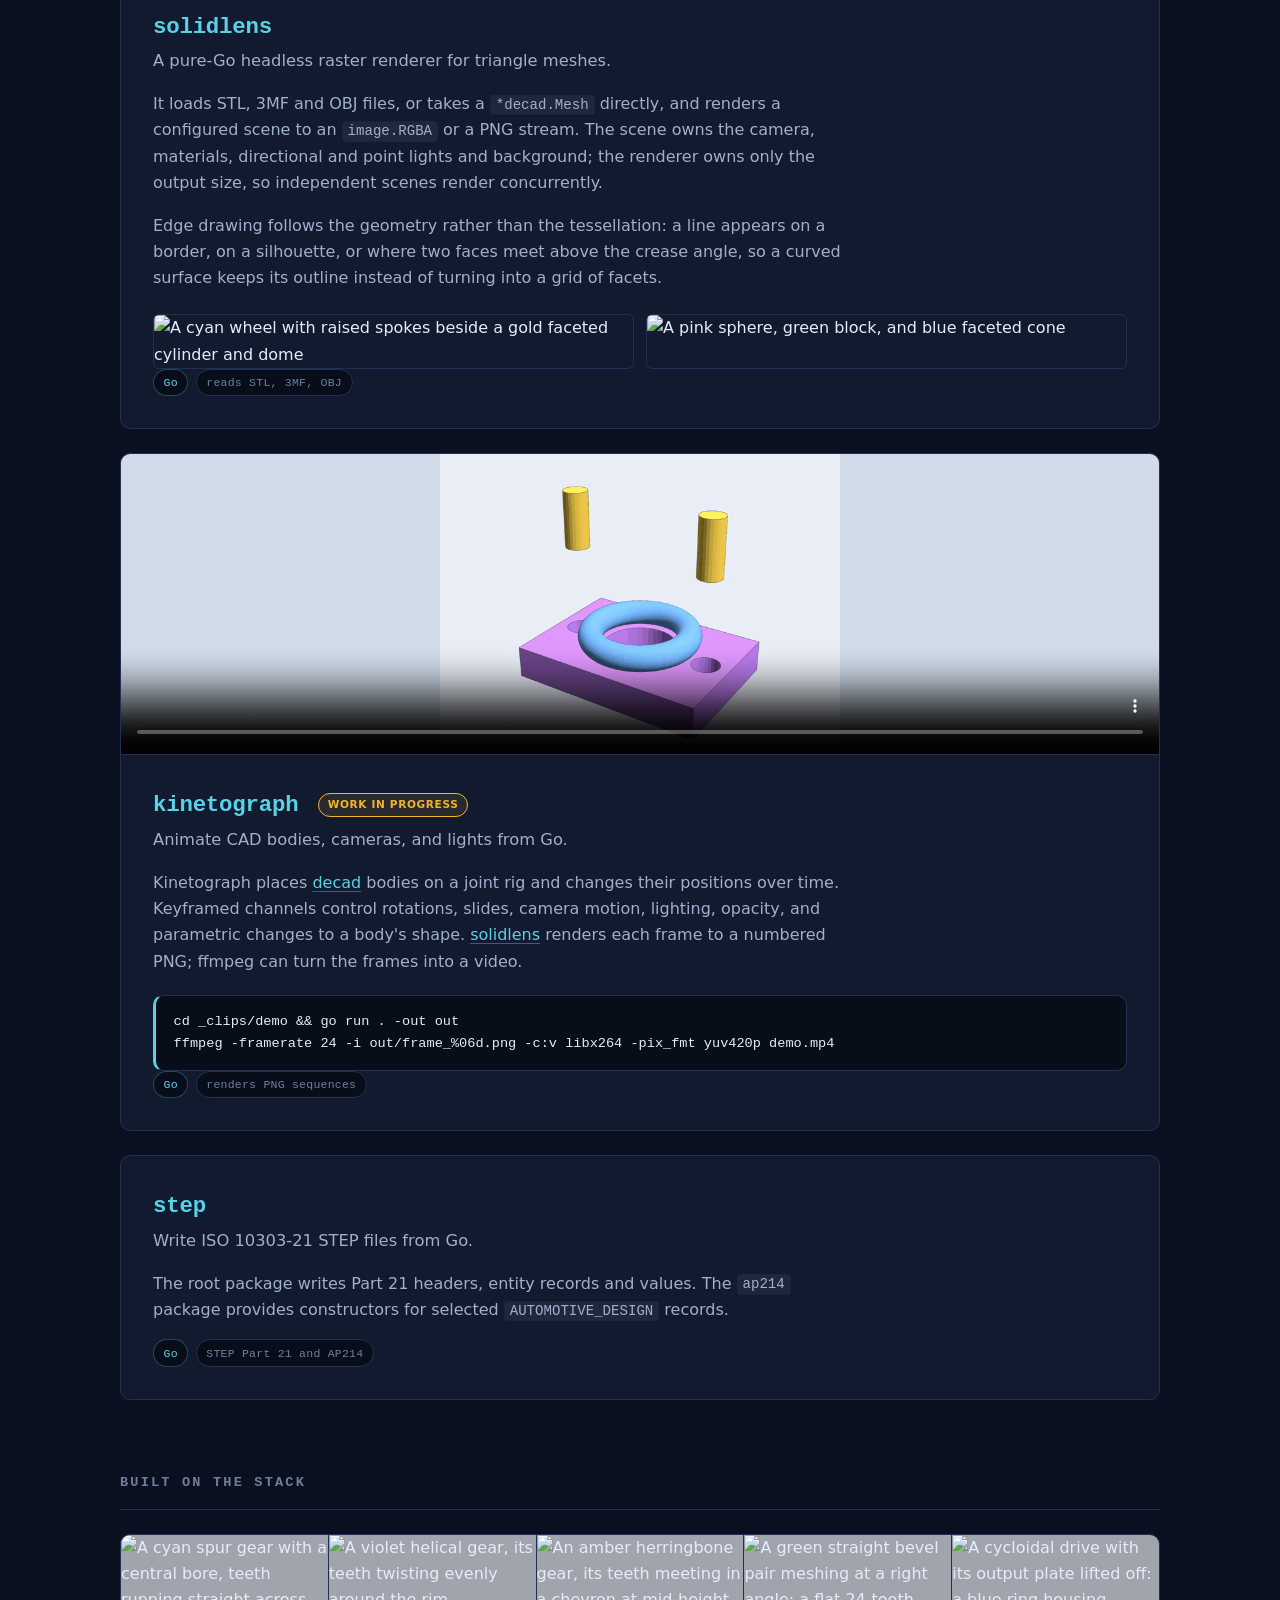
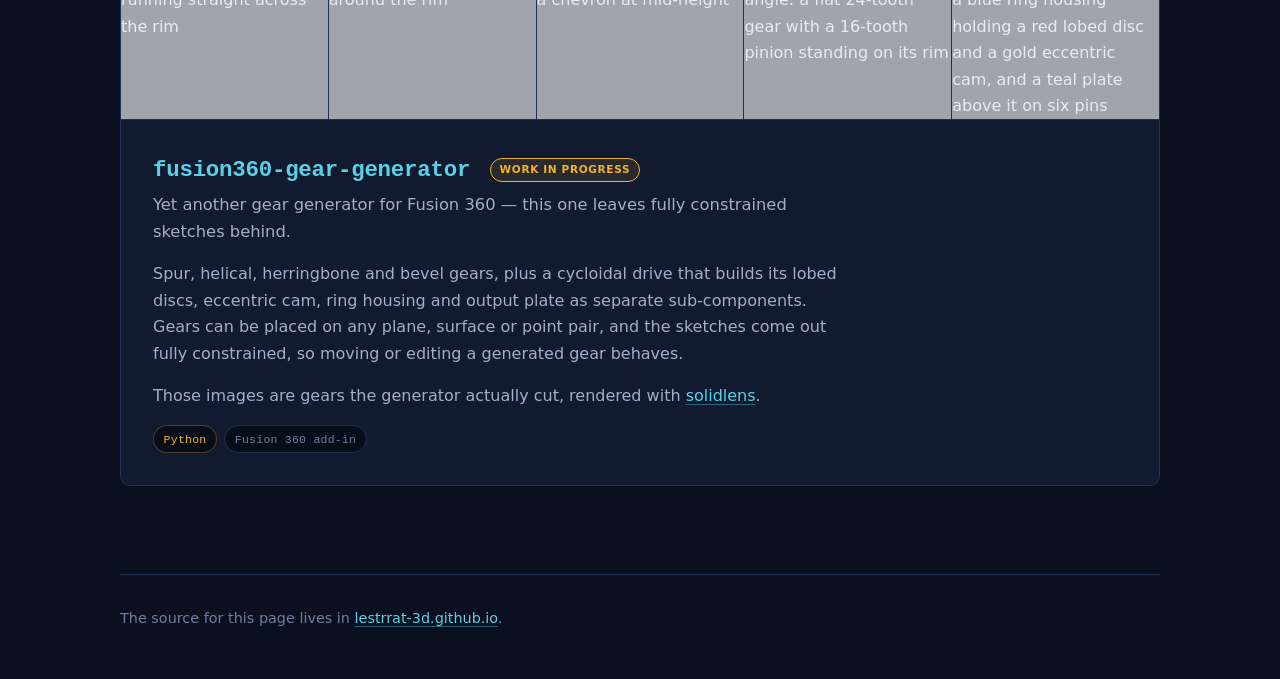
==== commit 5511a1e2: "use animated decad hero in showcase" ====
--- a/index.html
+++ b/index.html
@@ -36,6 +36,10 @@
         </video>
         <button class="hero-toggle" type="button" hidden>Pause animation</button>
       </div>
+      <figcaption>
+        <strong>One shape sequence, twelve starting points.</strong>
+        <span>Resize · chamfer · fillet · sphere · bore · torus</span>
+      </figcaption>
     </figure>
   </div>
 </header>
@@ -281,9 +285,13 @@
 
   <article class="card card-wide" id="decad">
     <figure class="card-figure" style="--plate:#eaeff7">
-      <img src="https://raw.githubusercontent.com/lestrrat-3d/decad/main/docs/images/hero.png"
-           alt="Dimensional DECAD lettering rendered from decad solids against a pale blue-gray background"
-           loading="lazy" width="900" height="300">
+      <picture>
+        <source media="(prefers-reduced-motion: reduce)"
+                srcset="https://raw.githubusercontent.com/lestrrat-3d/decad/main/docs/images/hero.png">
+        <img src="https://raw.githubusercontent.com/lestrrat-3d/decad/main/docs/images/hero.gif"
+             alt="DECAD letters assemble on a navy plate, a light sweeps across them, and the letters lift away"
+             loading="lazy" width="900" height="506">
+      </picture>
     </figure>
     <div class="card-body">
       <h3><a href="https://github.com/lestrrat-3d/decad">decad</a> <span class="badge">work in progress</span></h3>
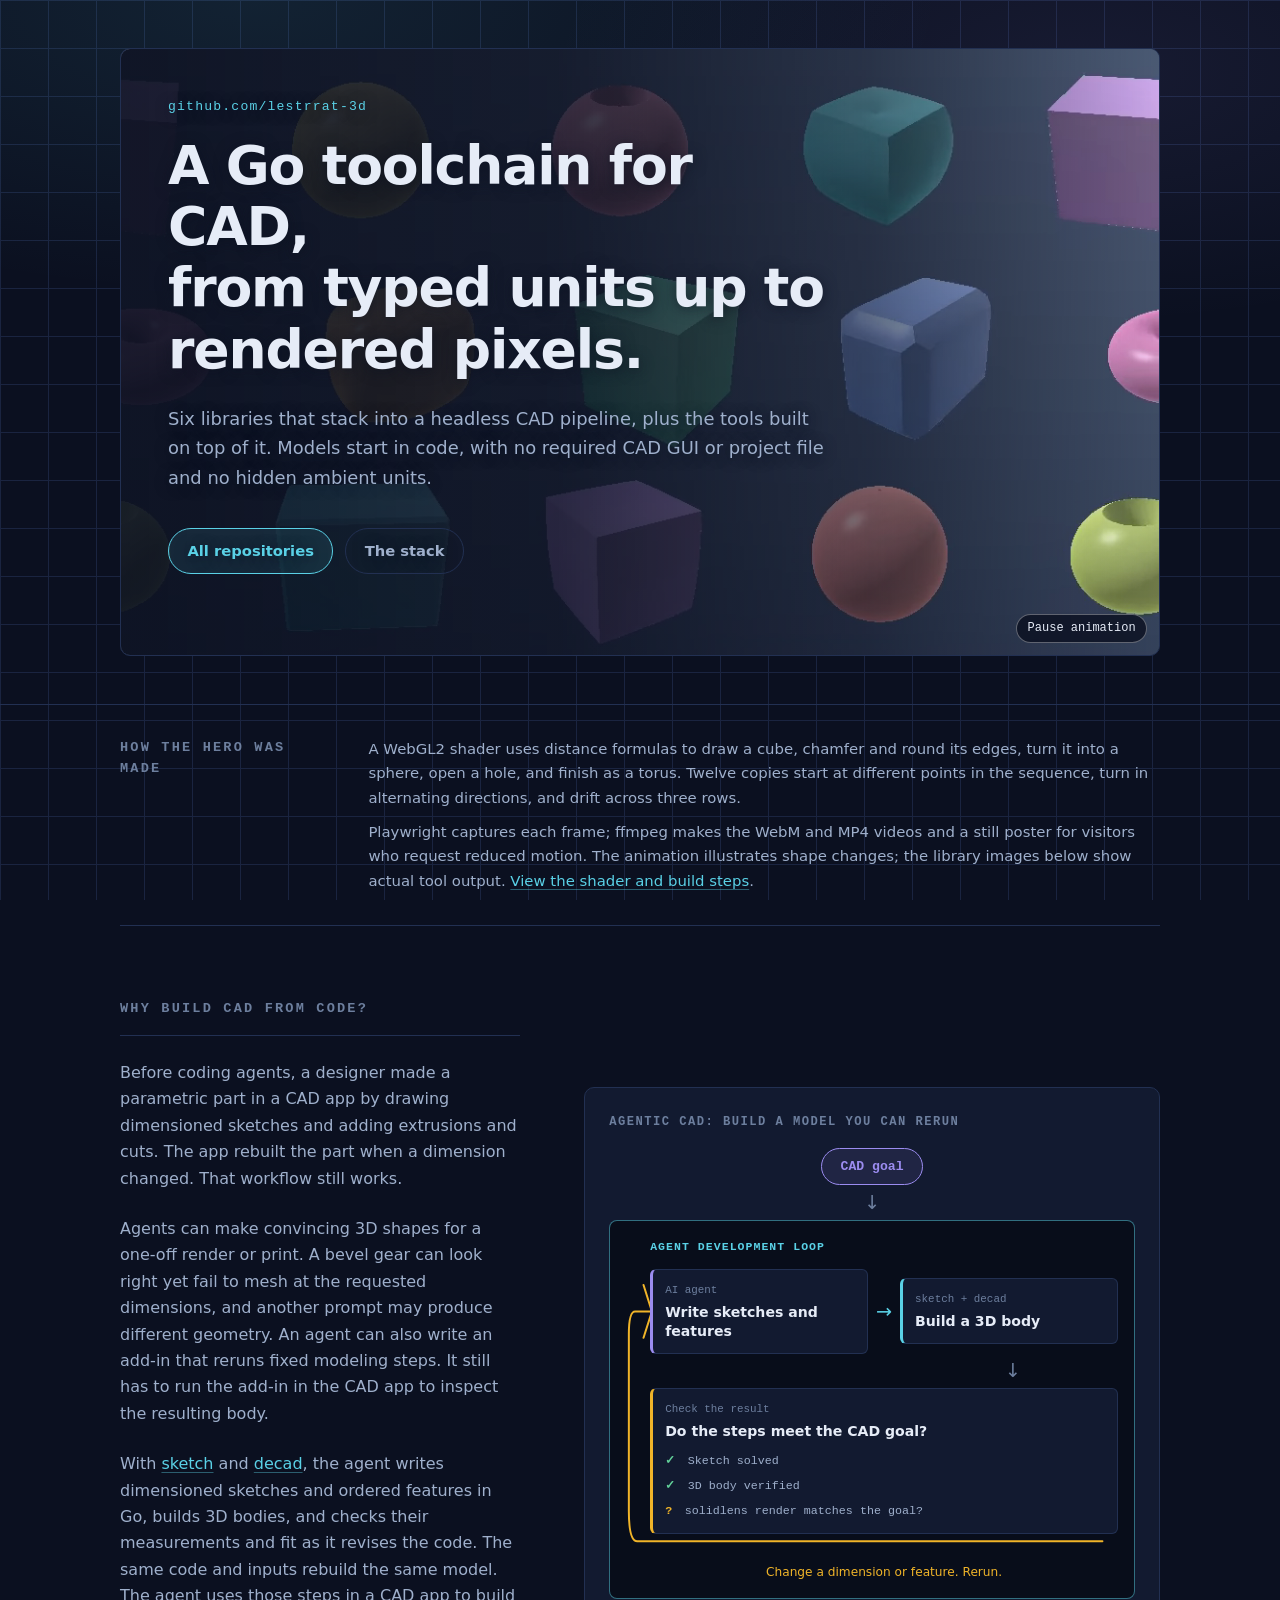
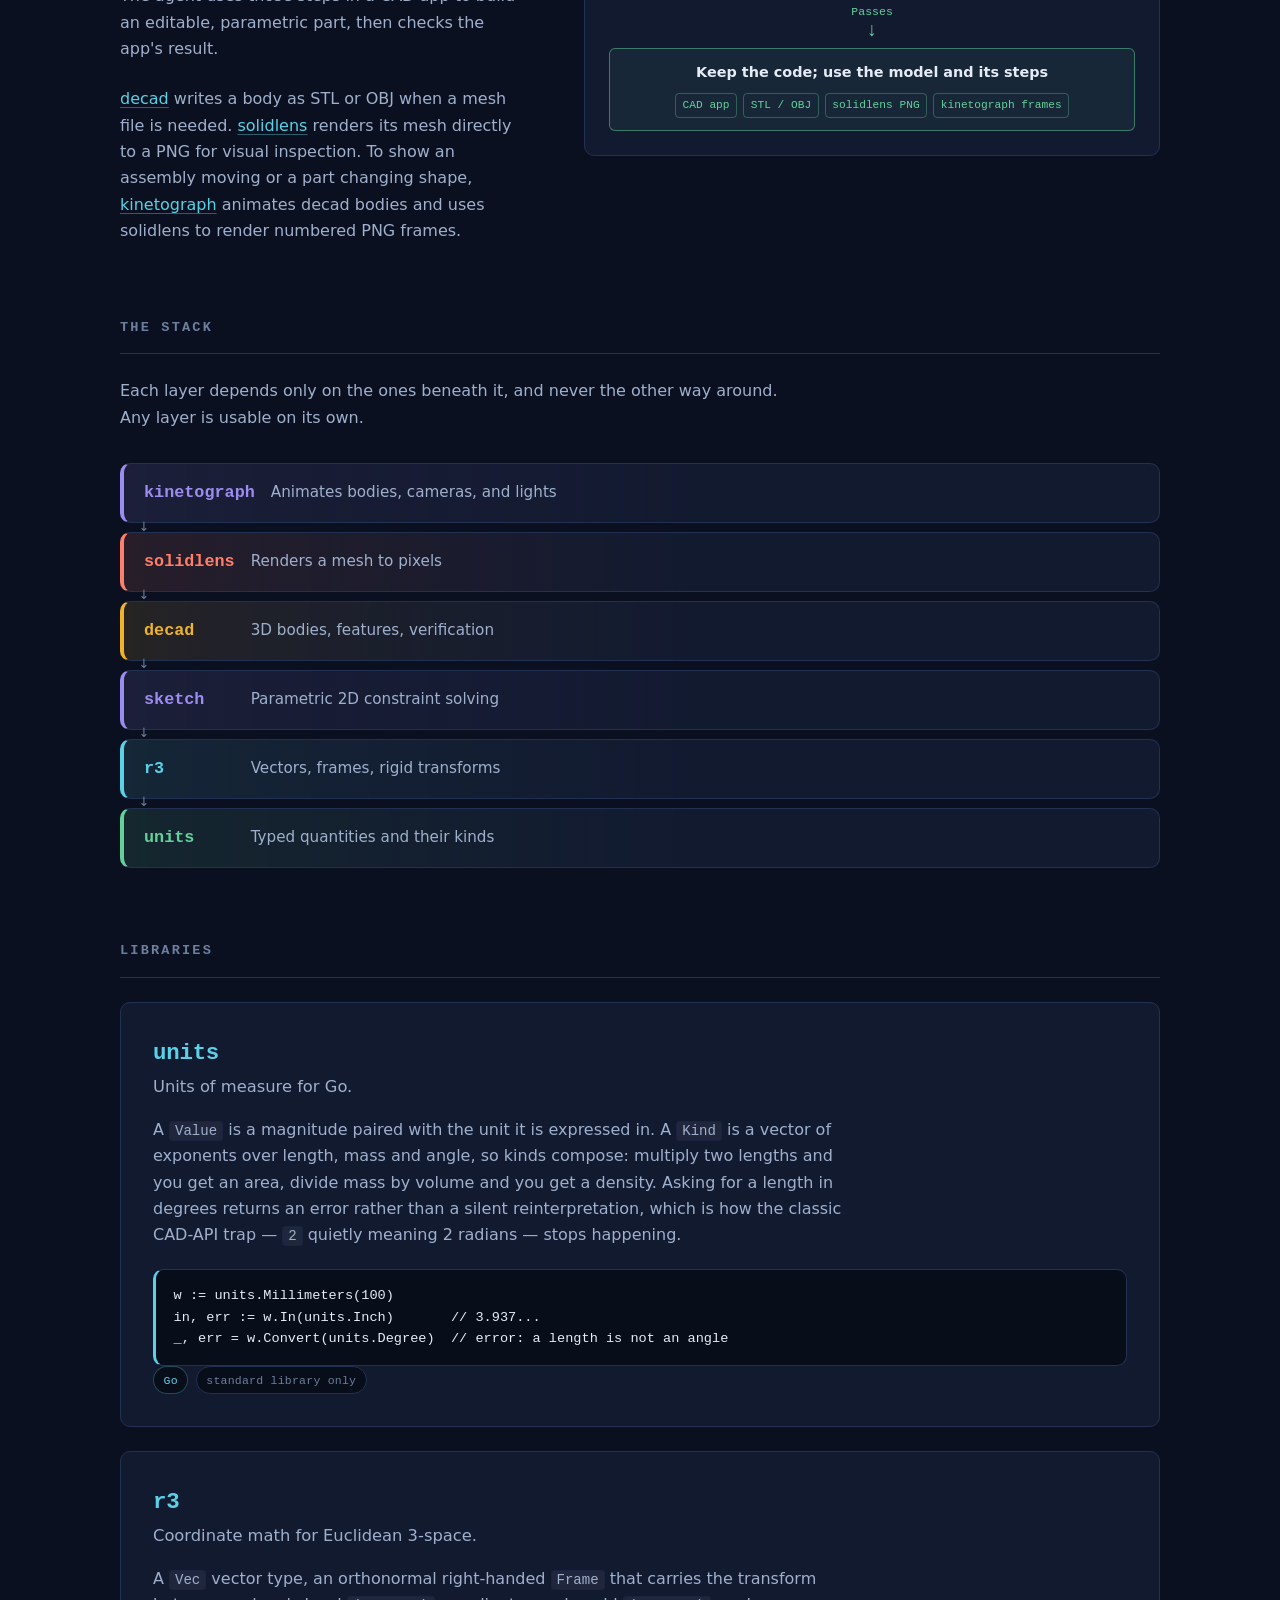
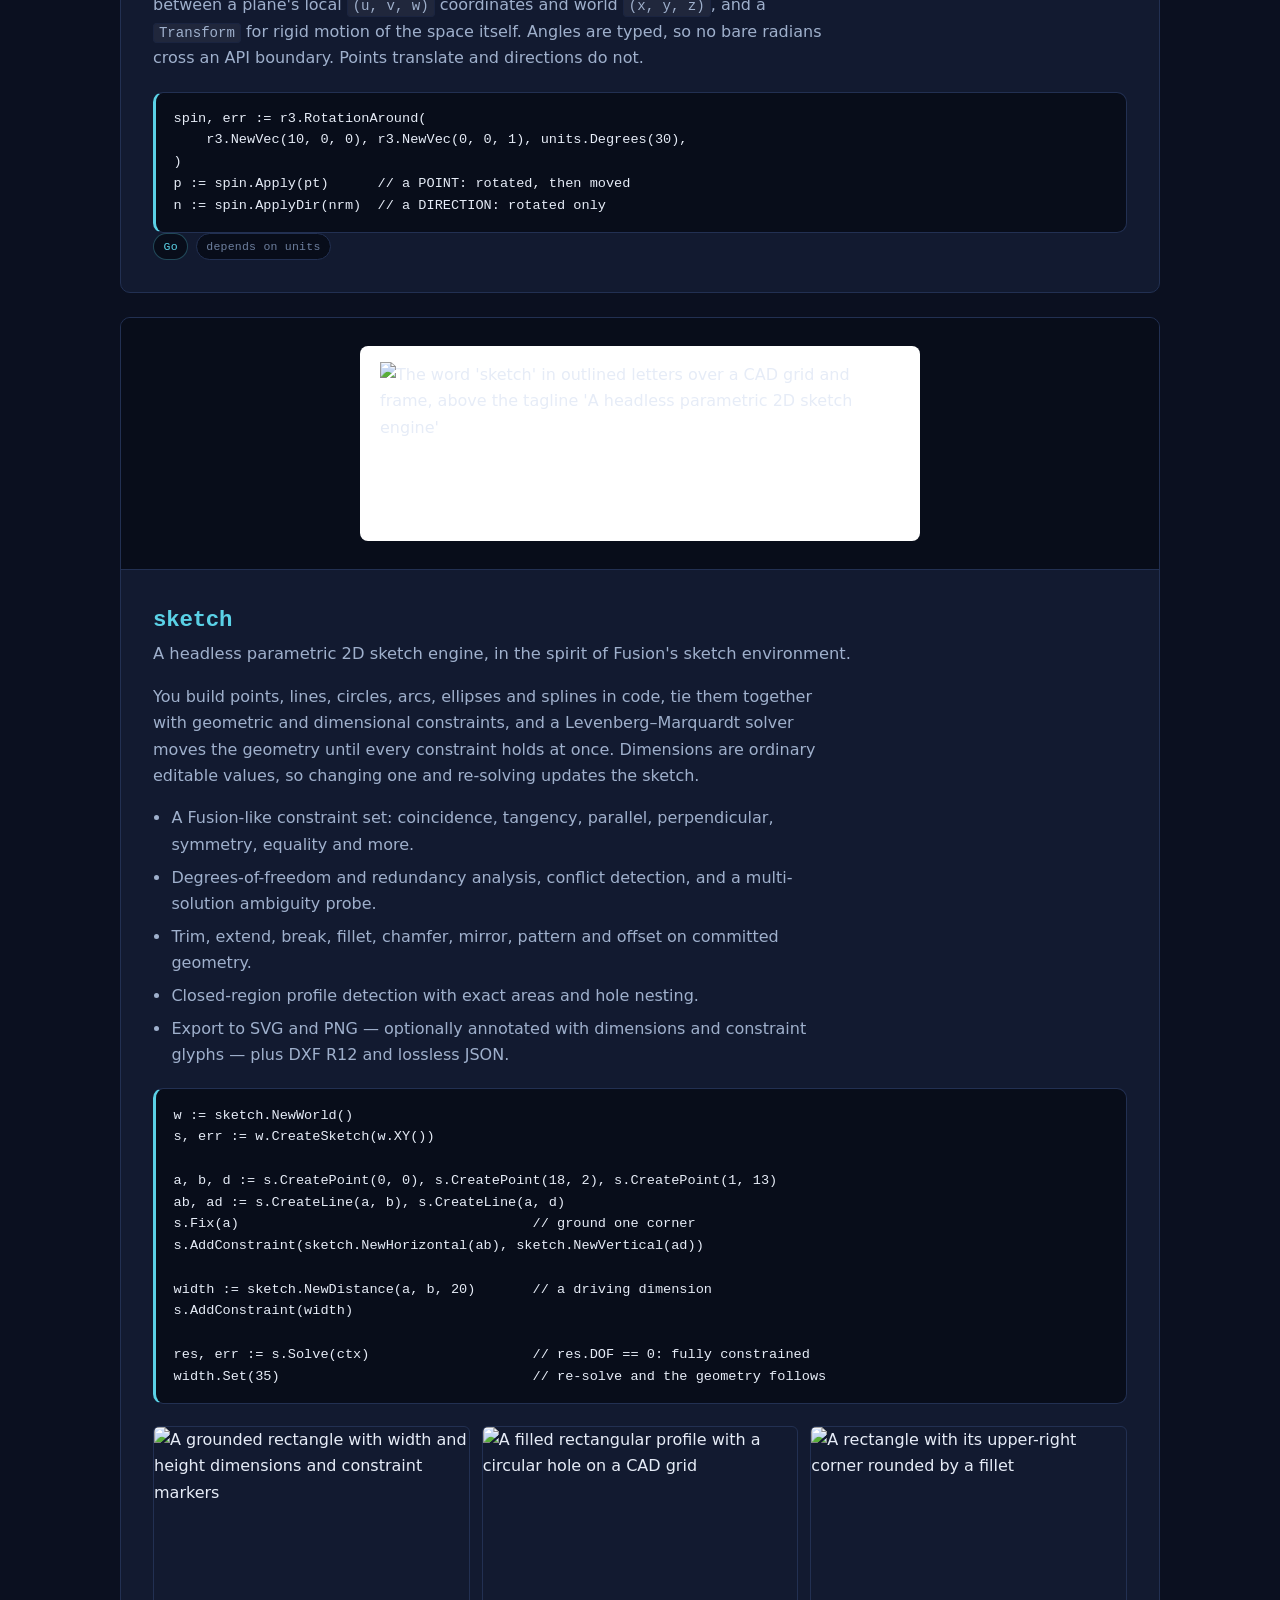
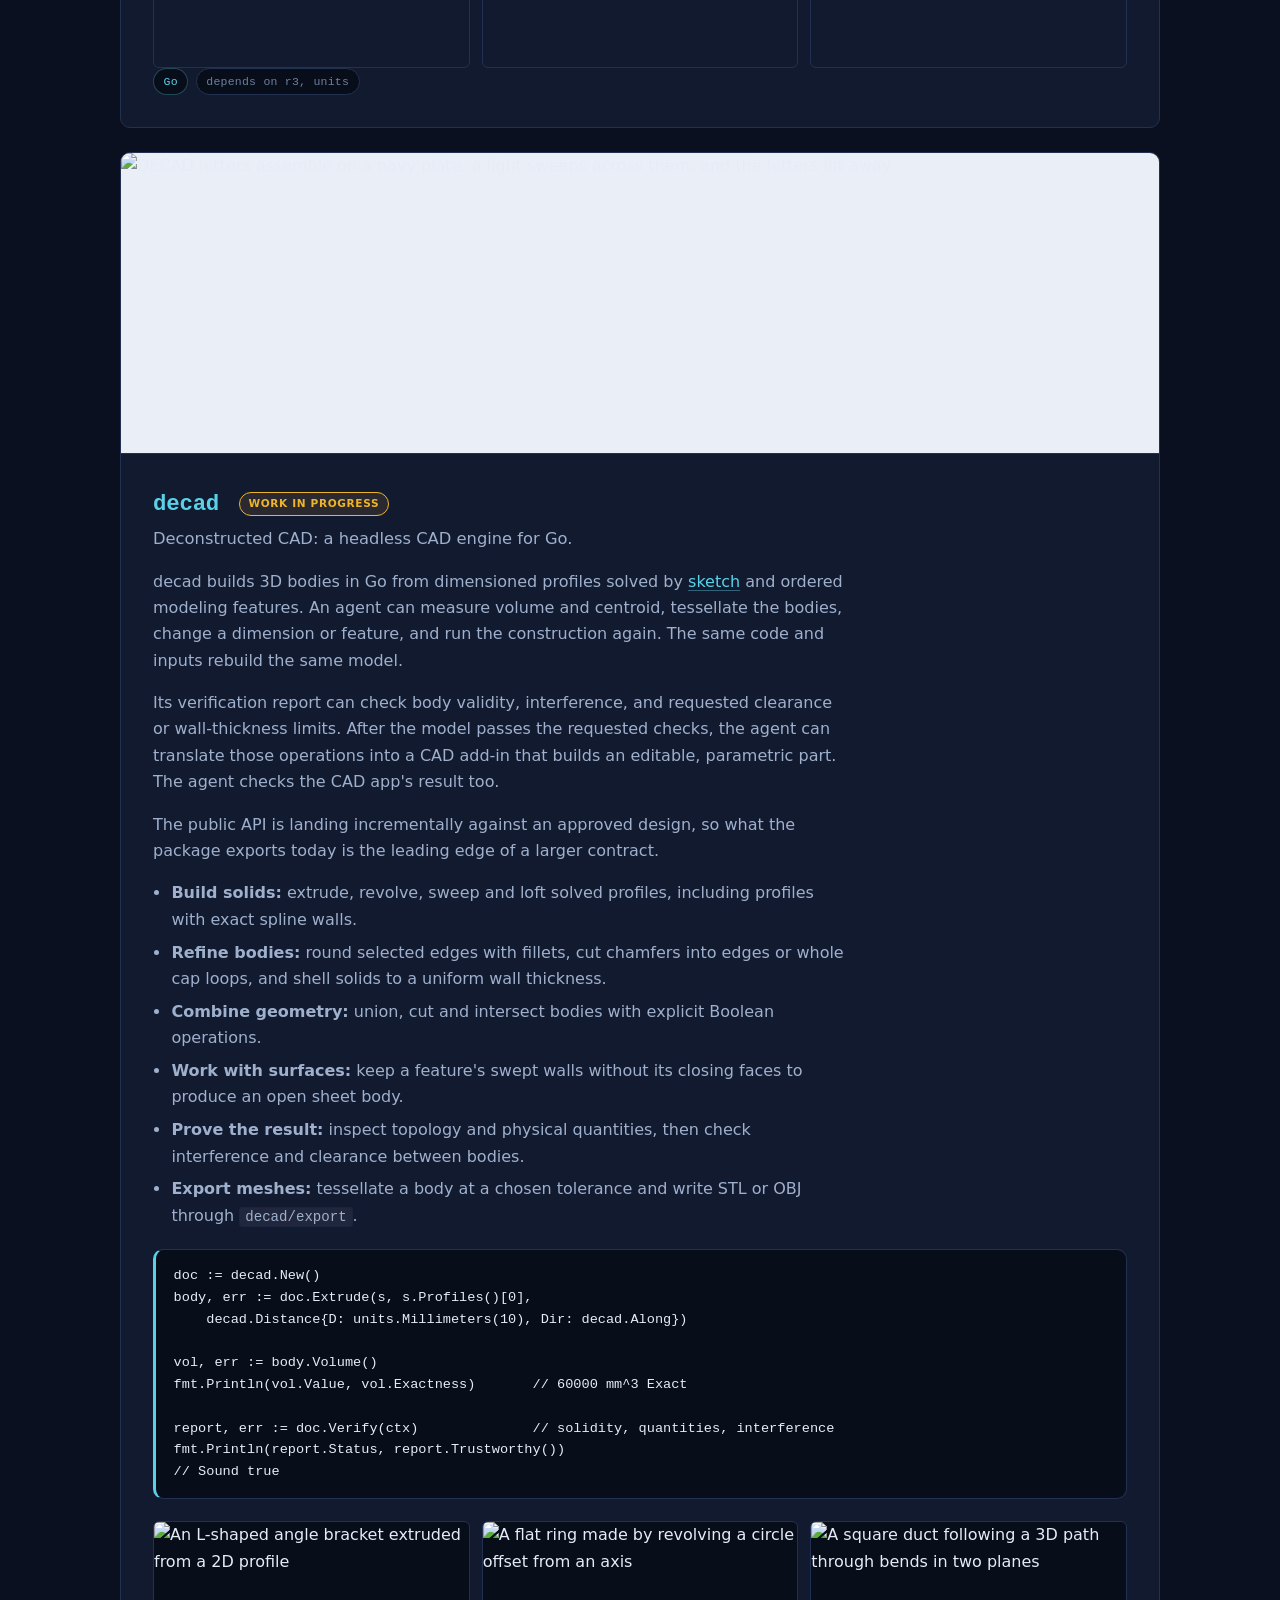
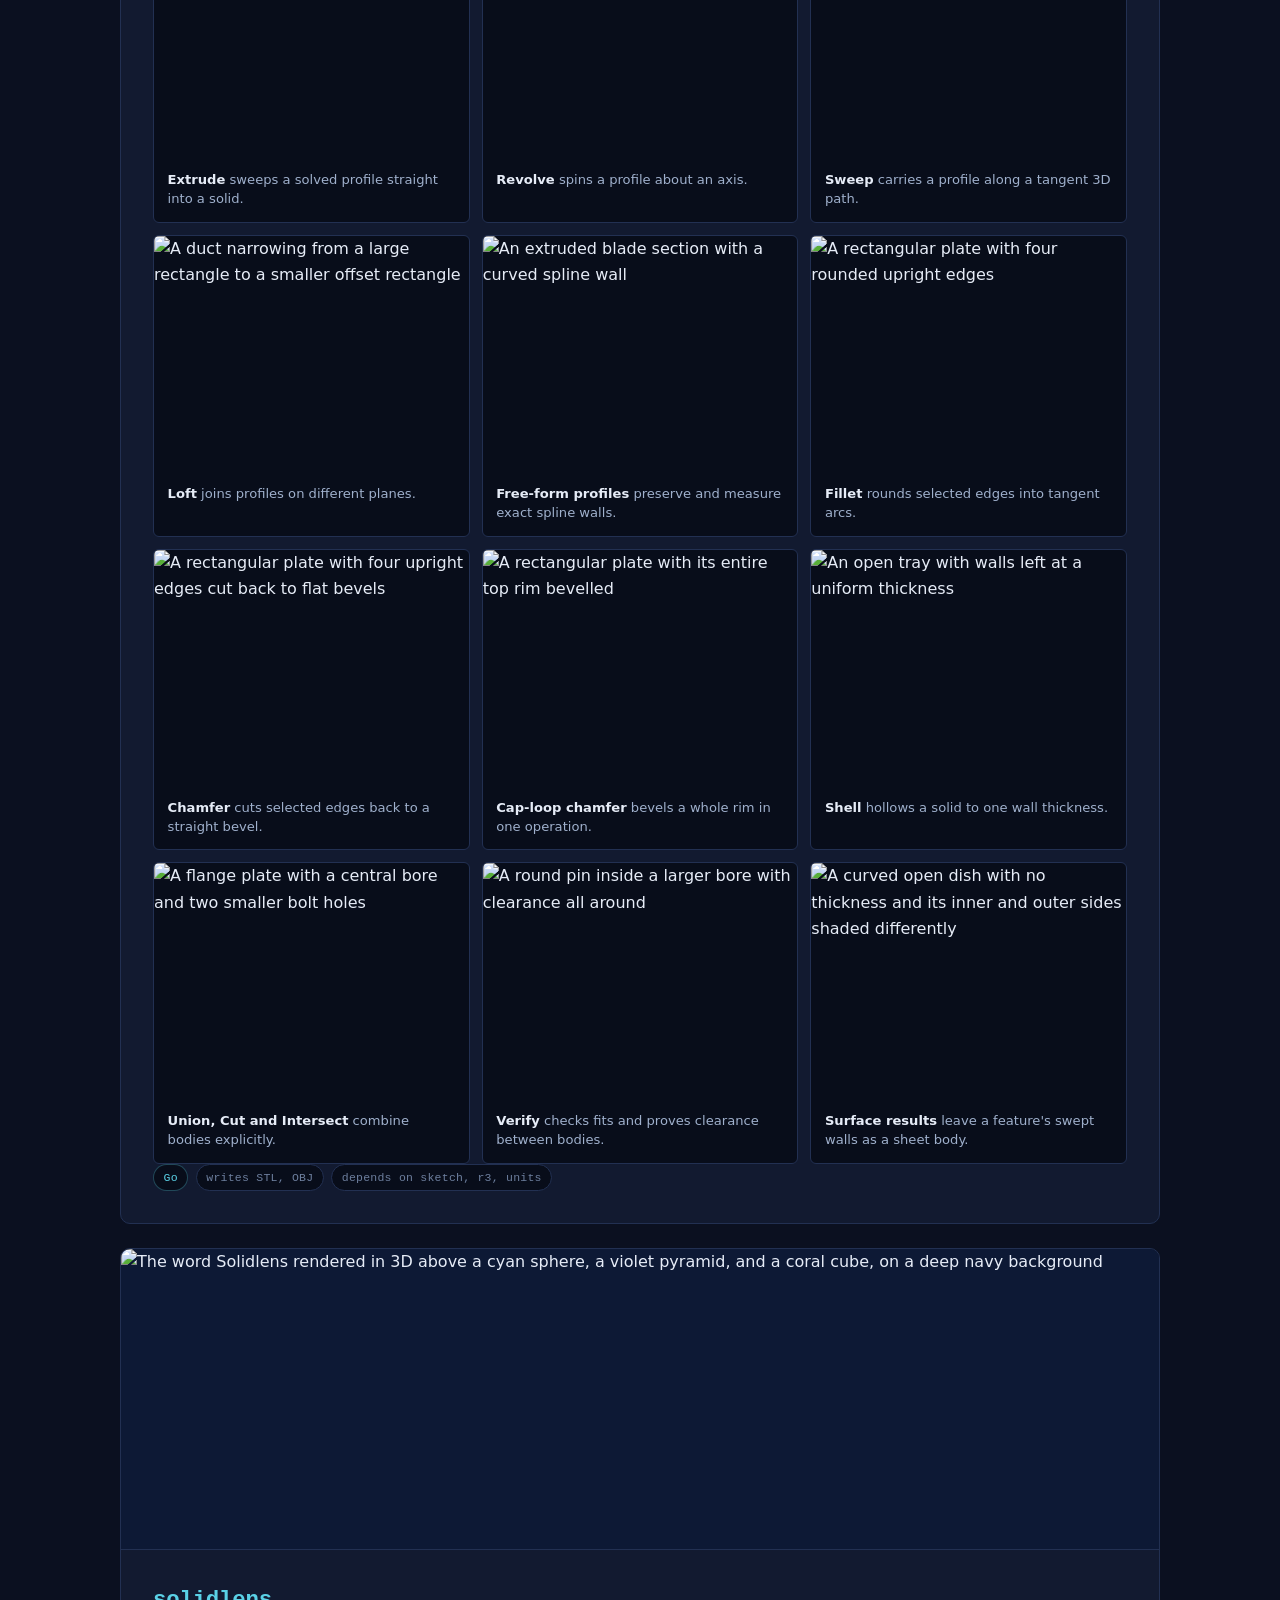
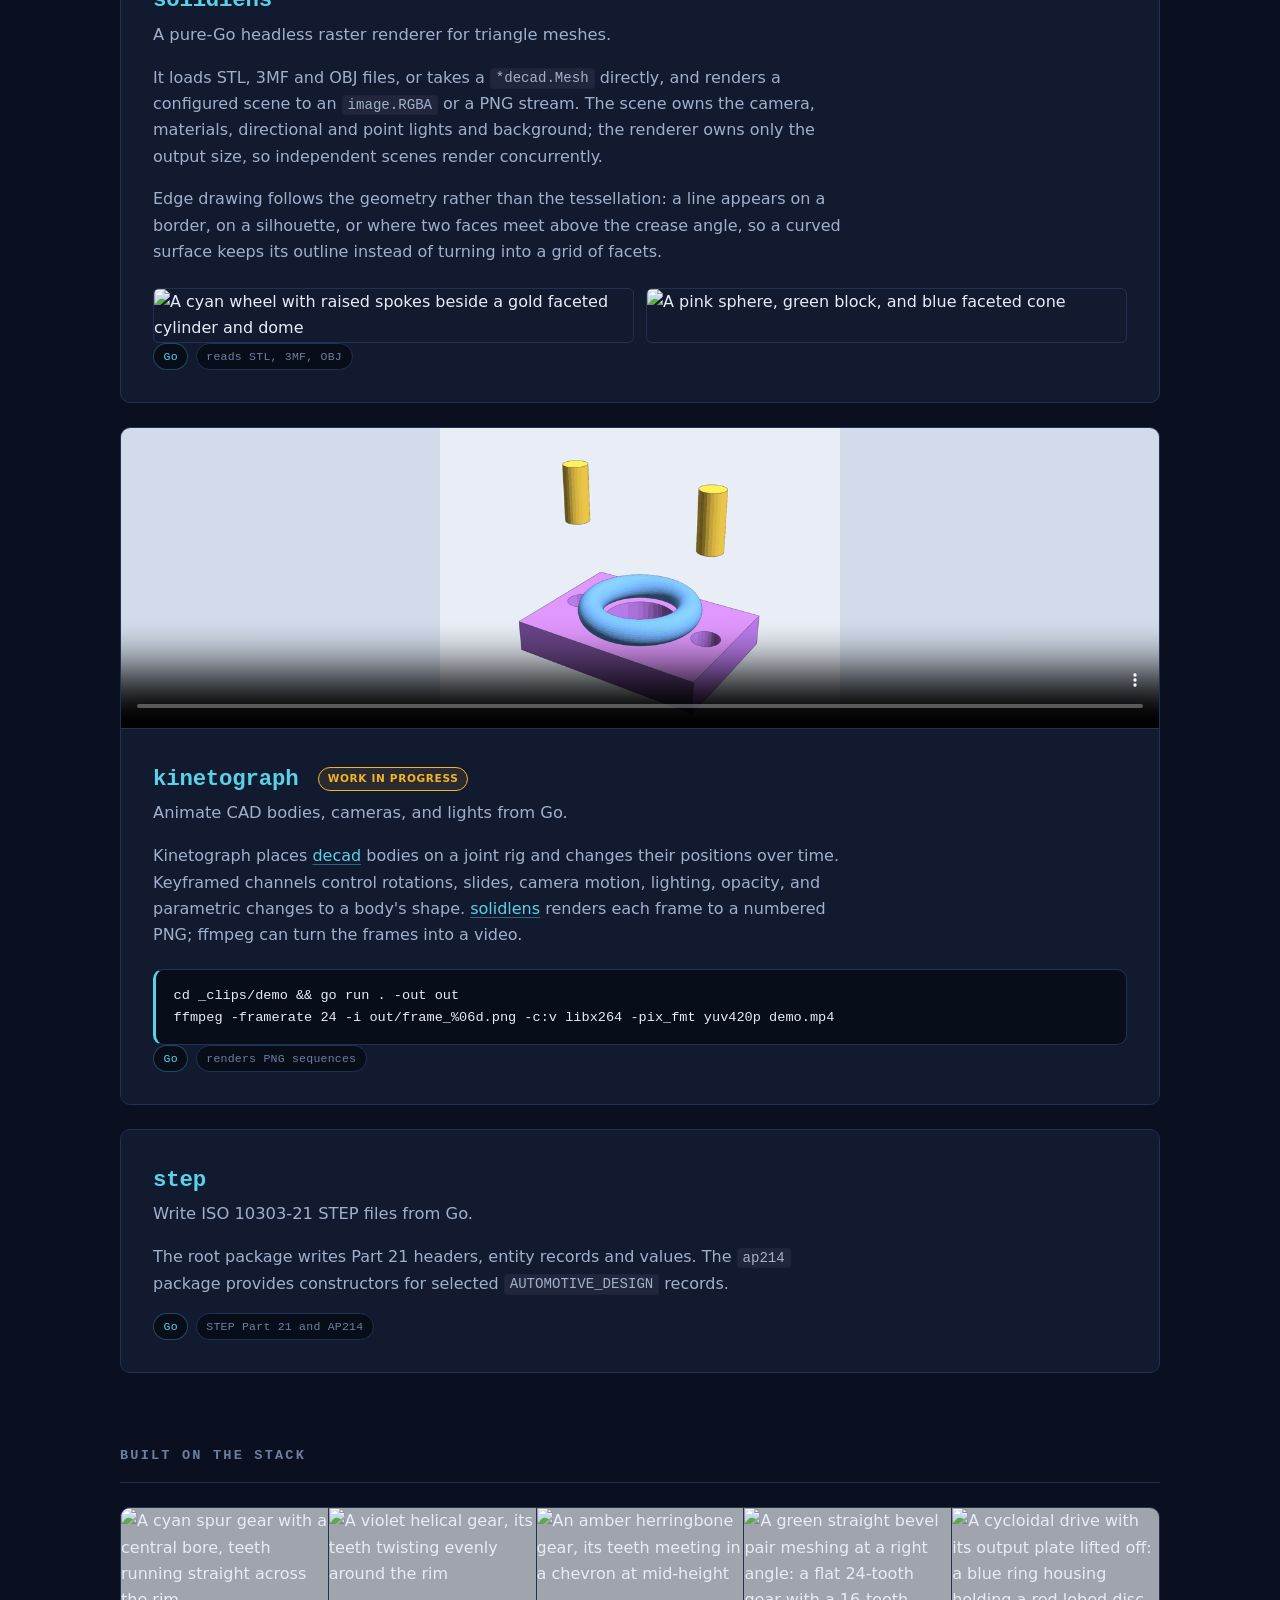
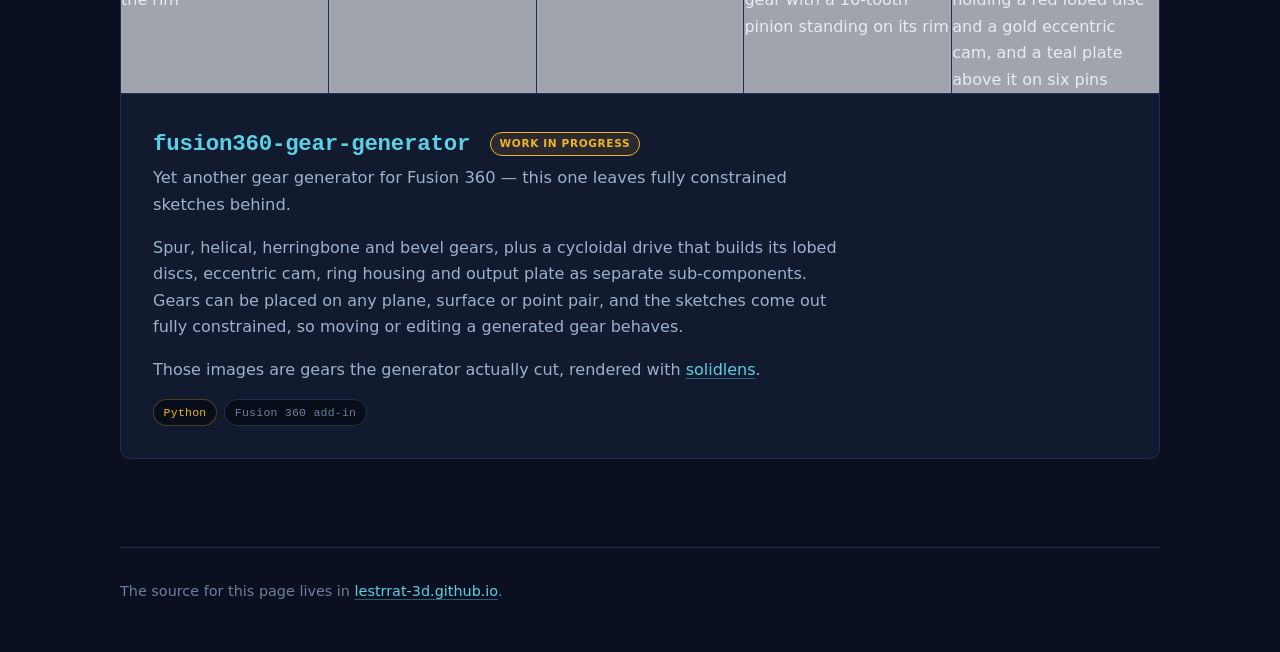
==== commit 7bf1a983: "use animated decad hero in showcase (#16)" ====
--- a/index.html
+++ b/index.html
@@ -36,10 +36,6 @@
         </video>
         <button class="hero-toggle" type="button" hidden>Pause animation</button>
       </div>
-      <figcaption>
-        <strong>One shape sequence, twelve starting points.</strong>
-        <span>Resize · chamfer · fillet · sphere · bore · torus</span>
-      </figcaption>
     </figure>
   </div>
 </header>
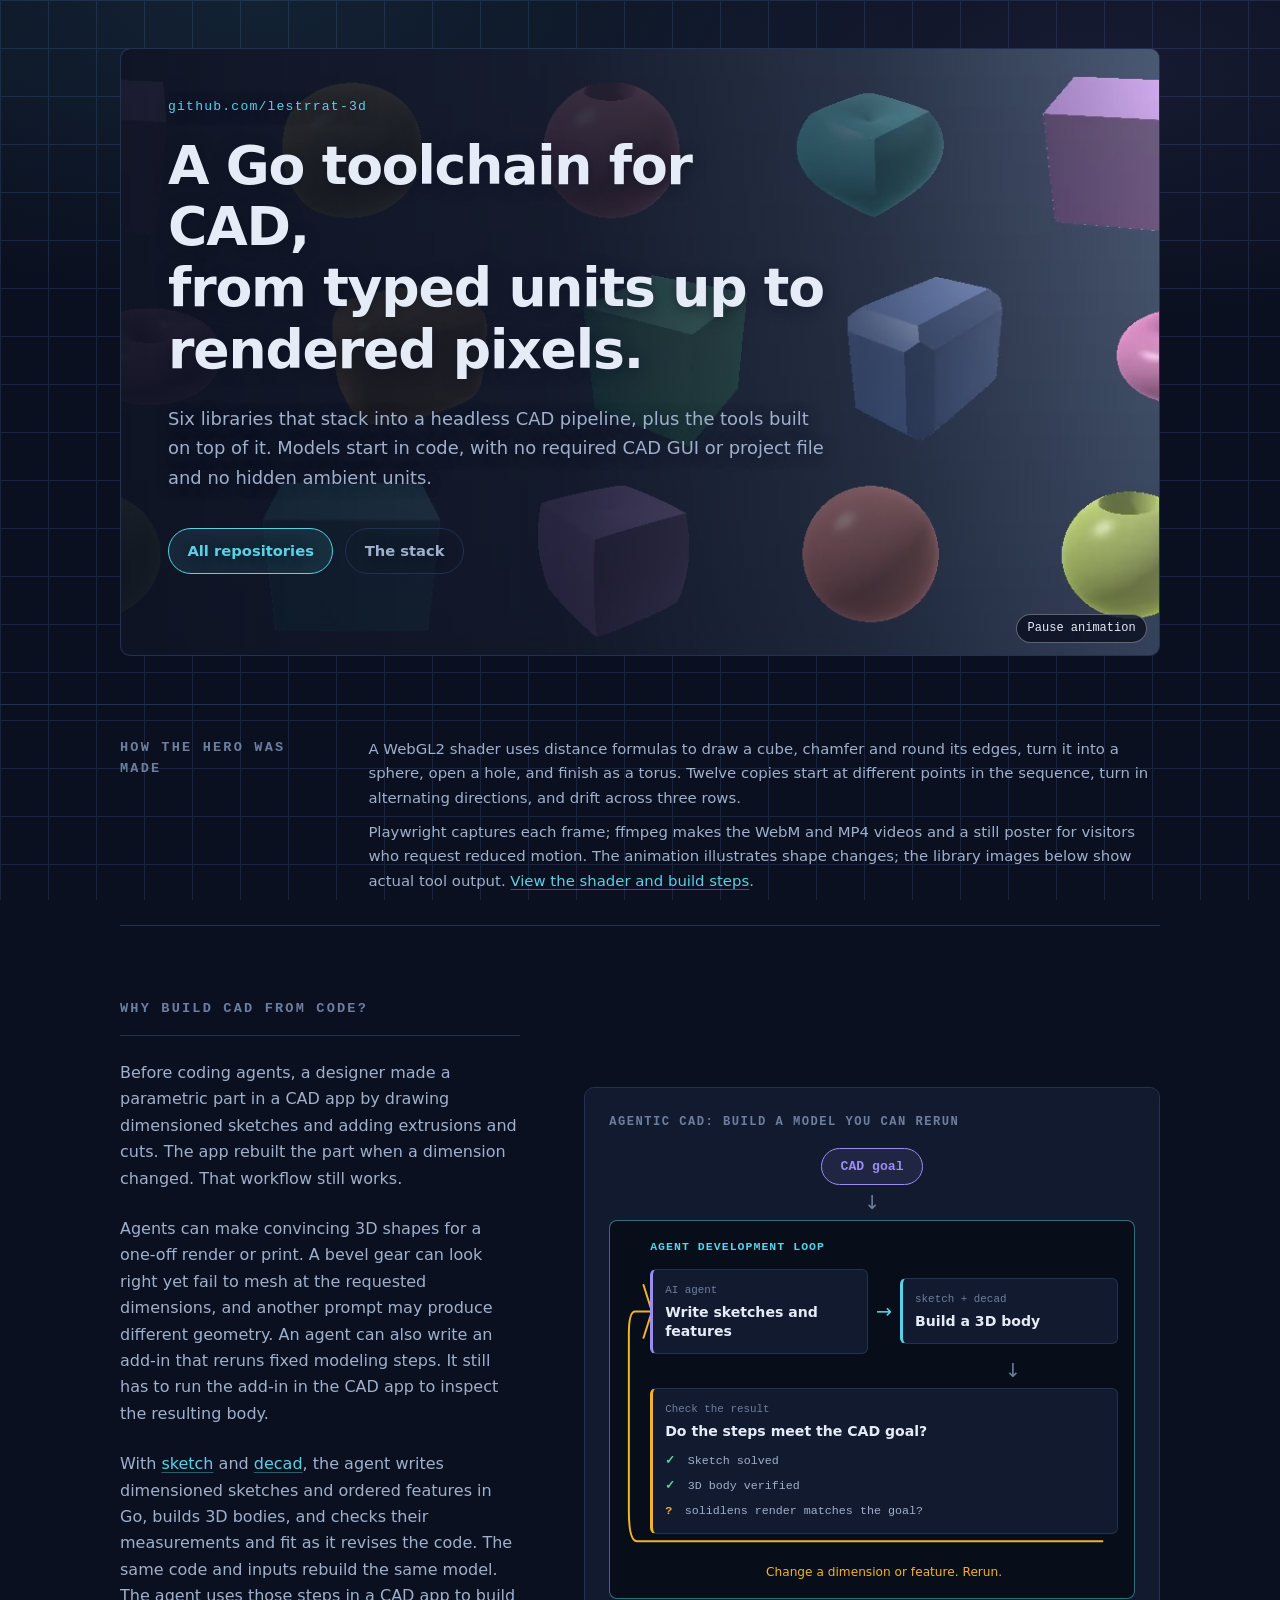
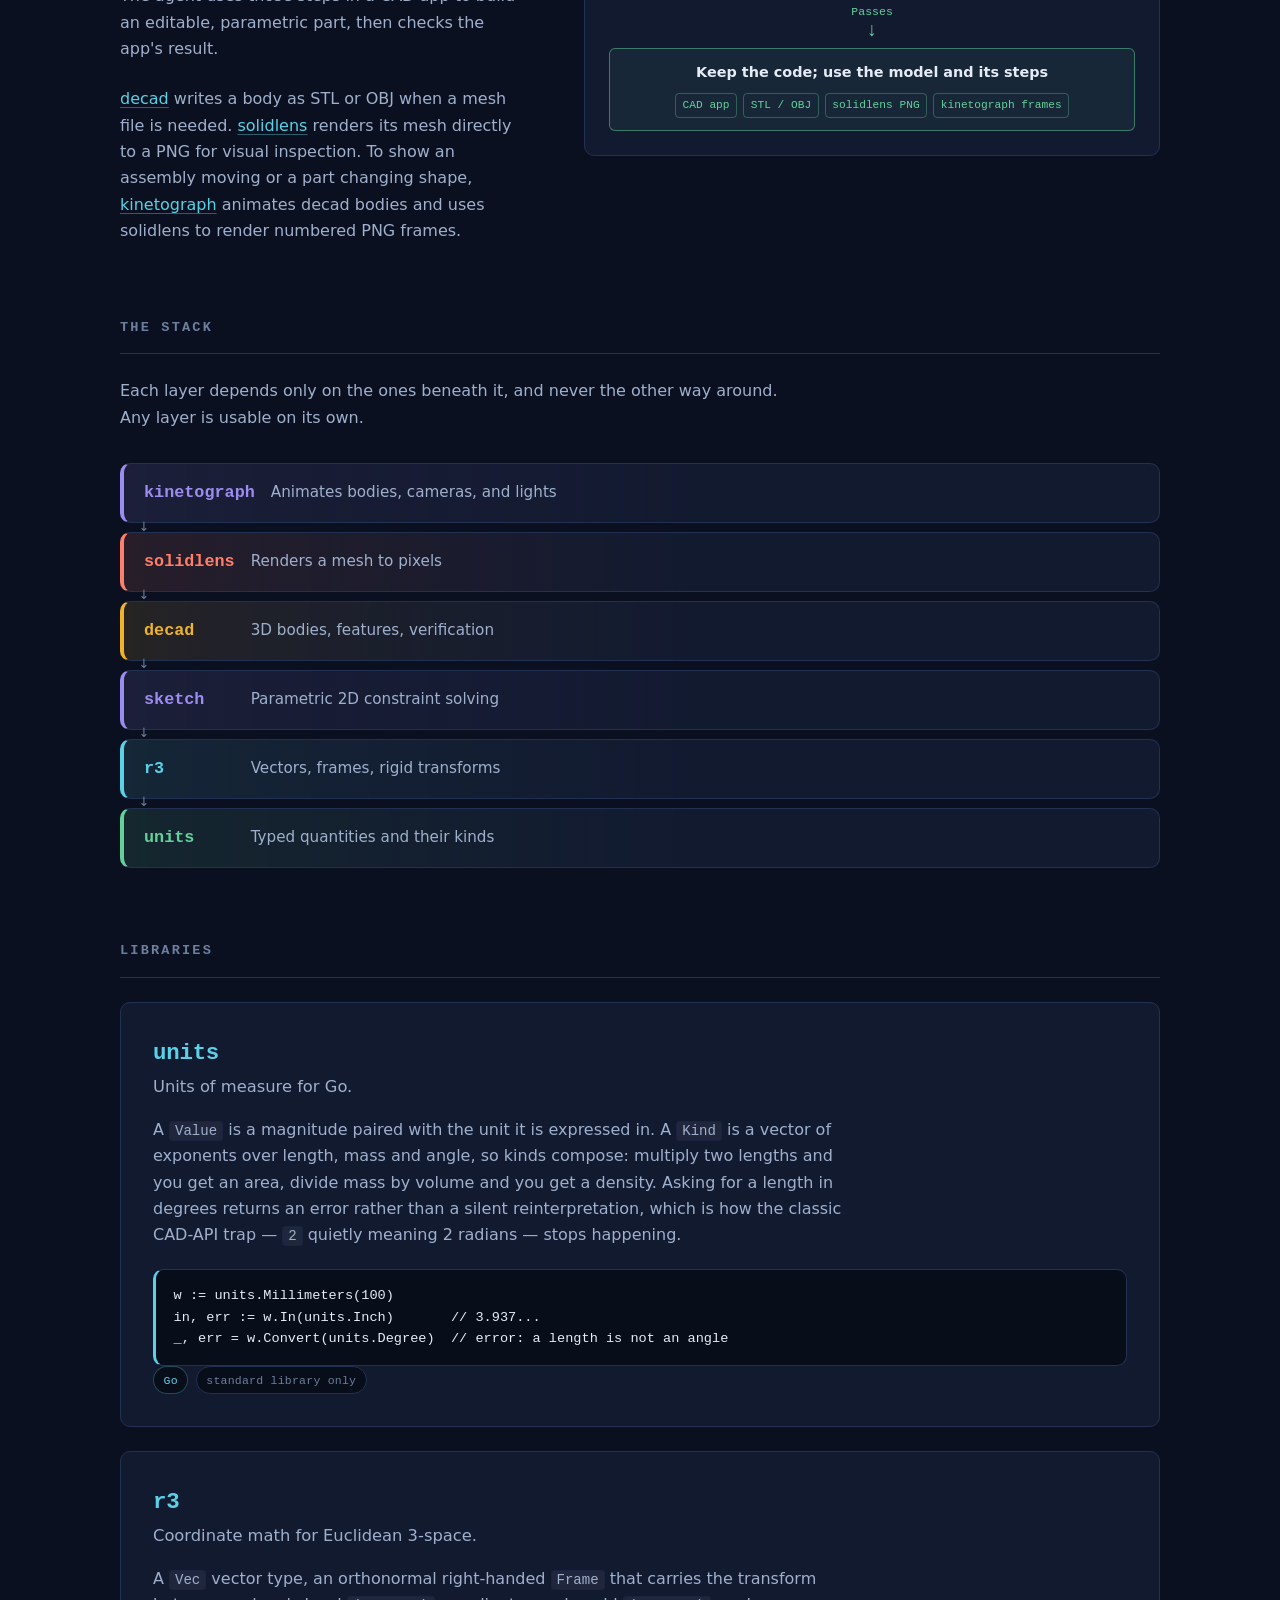
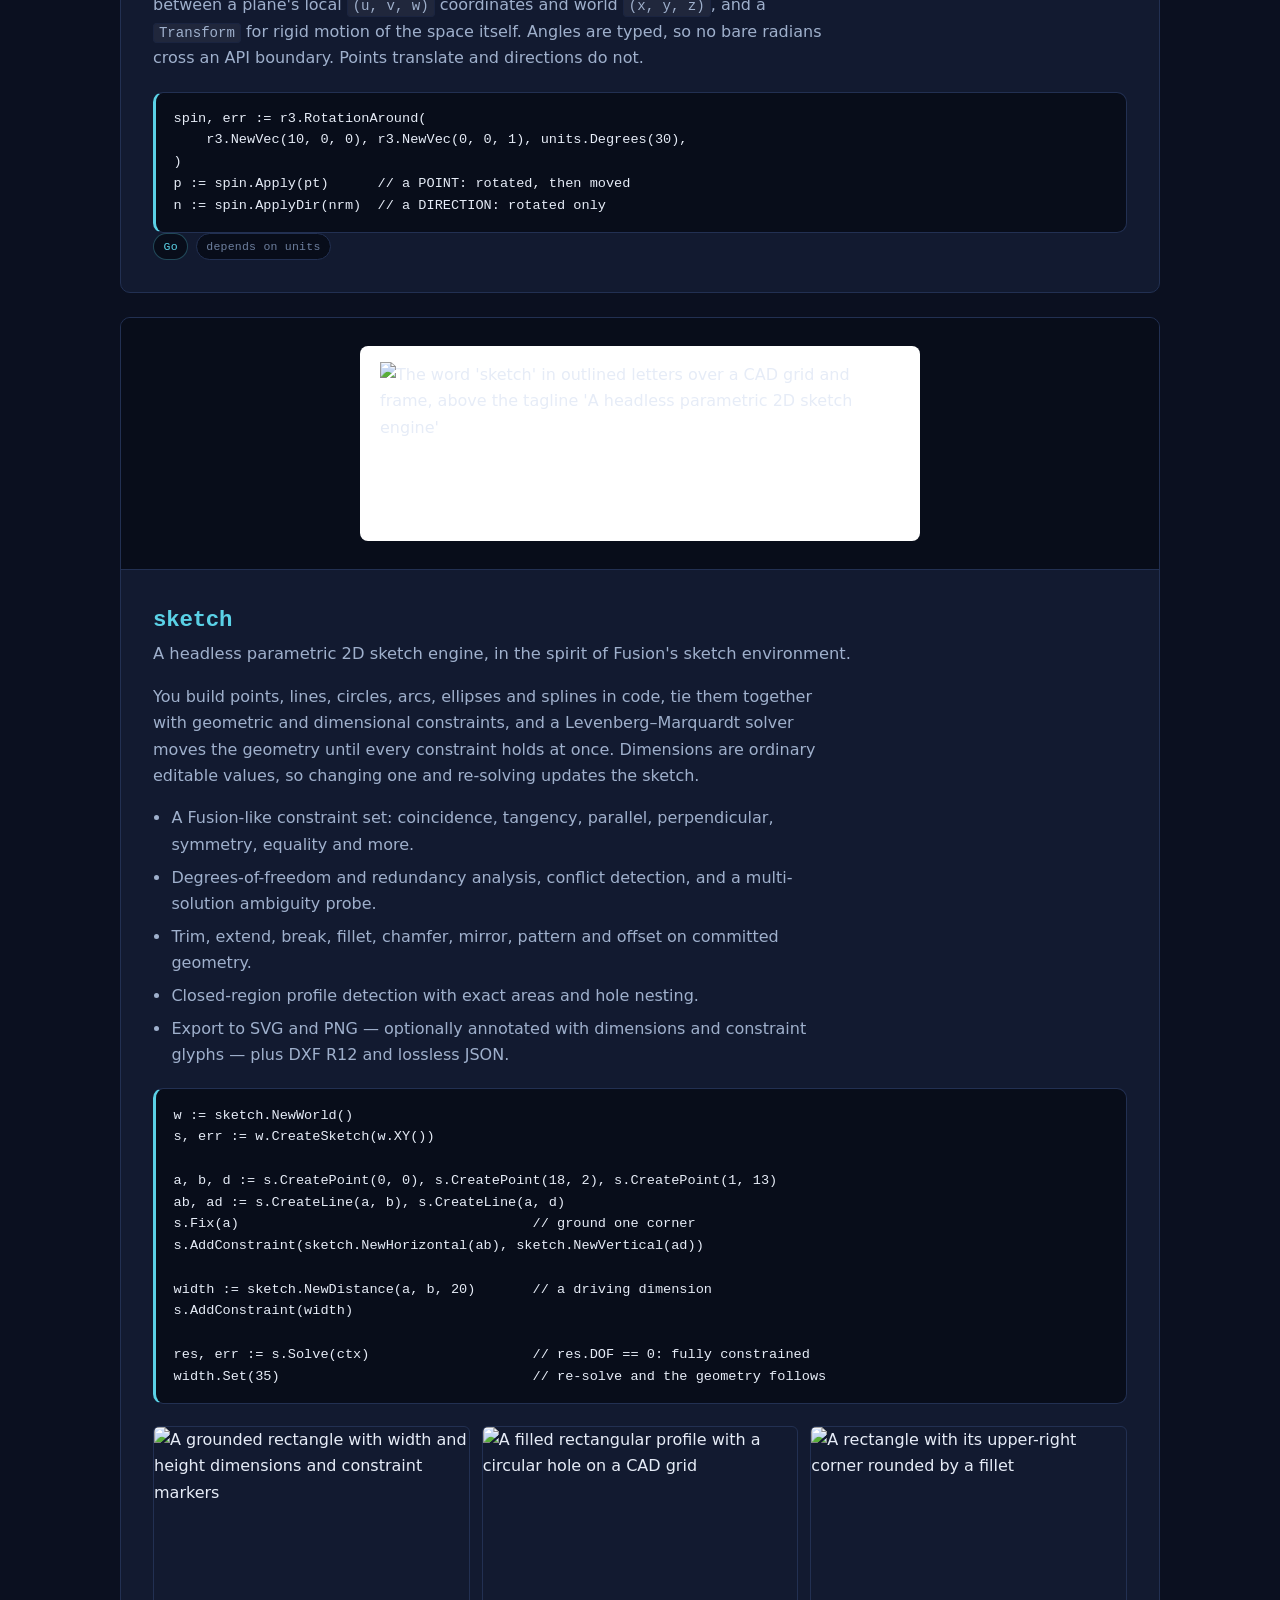
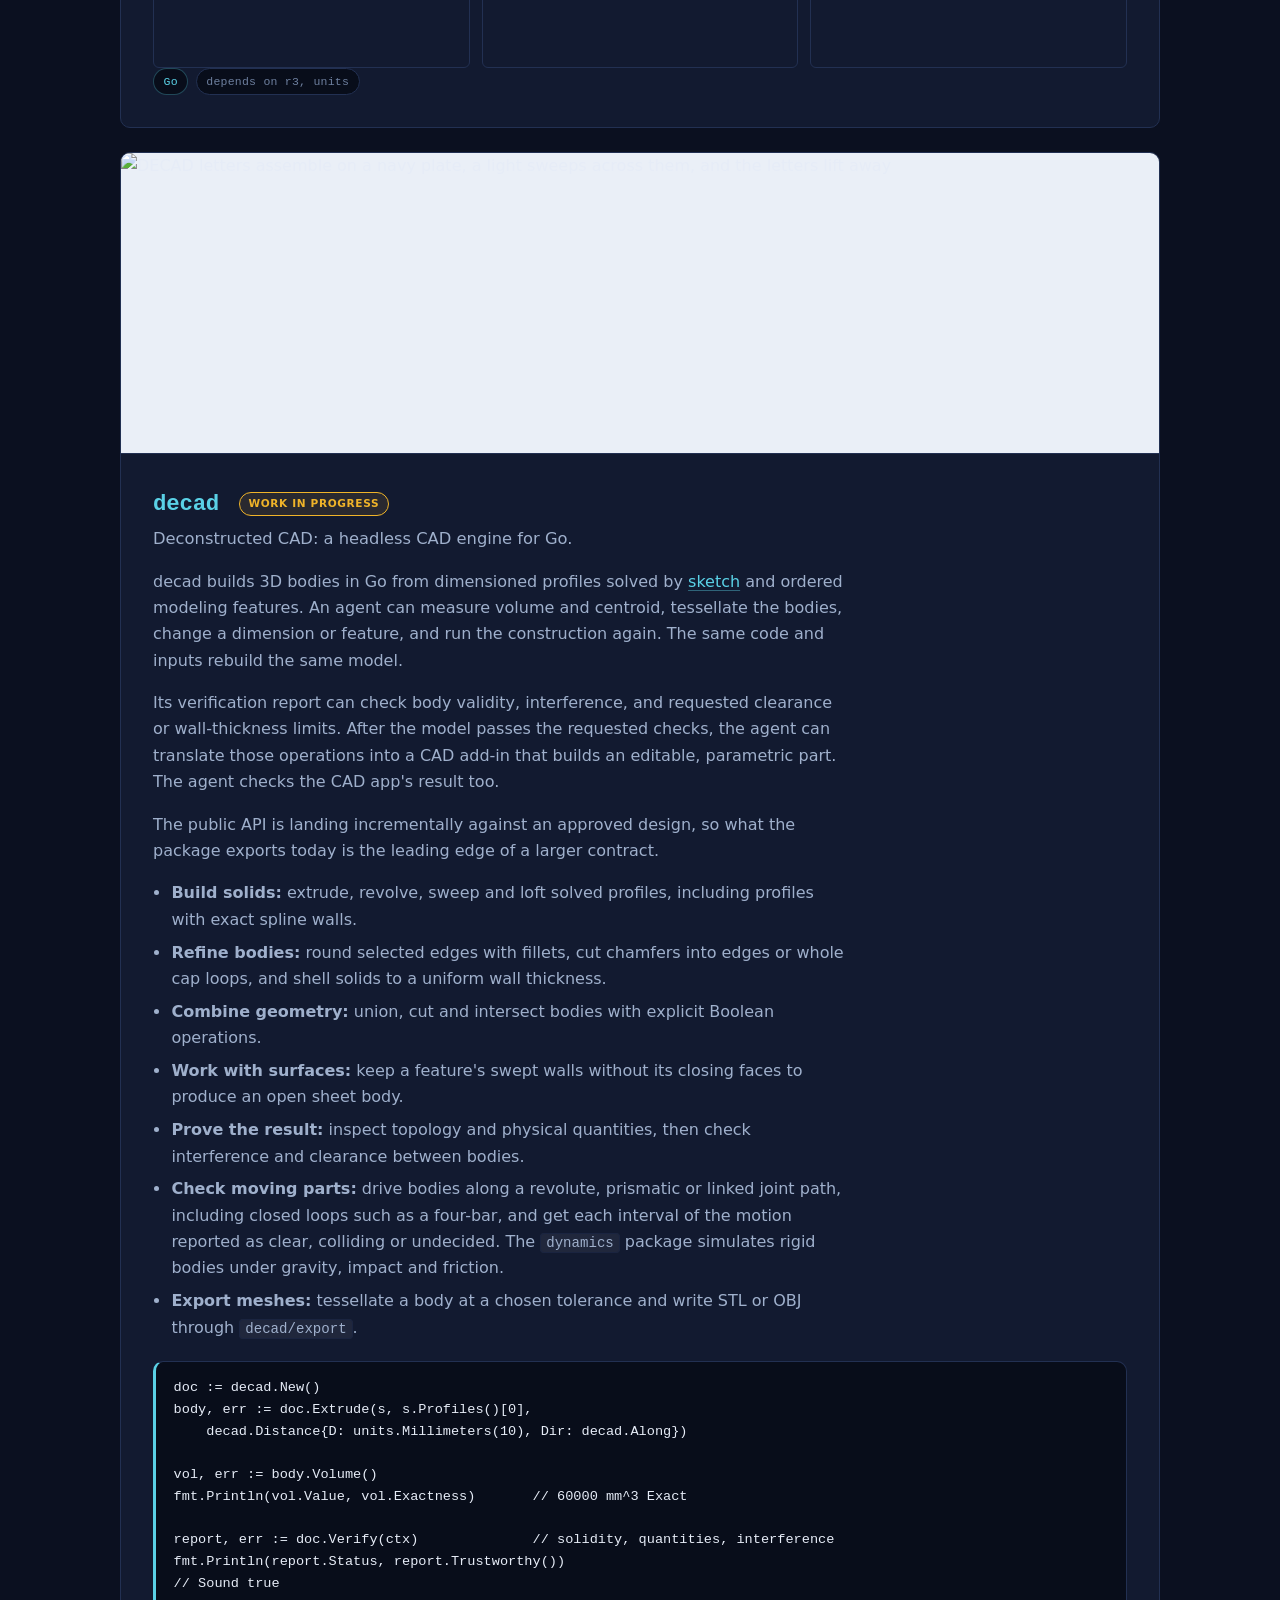
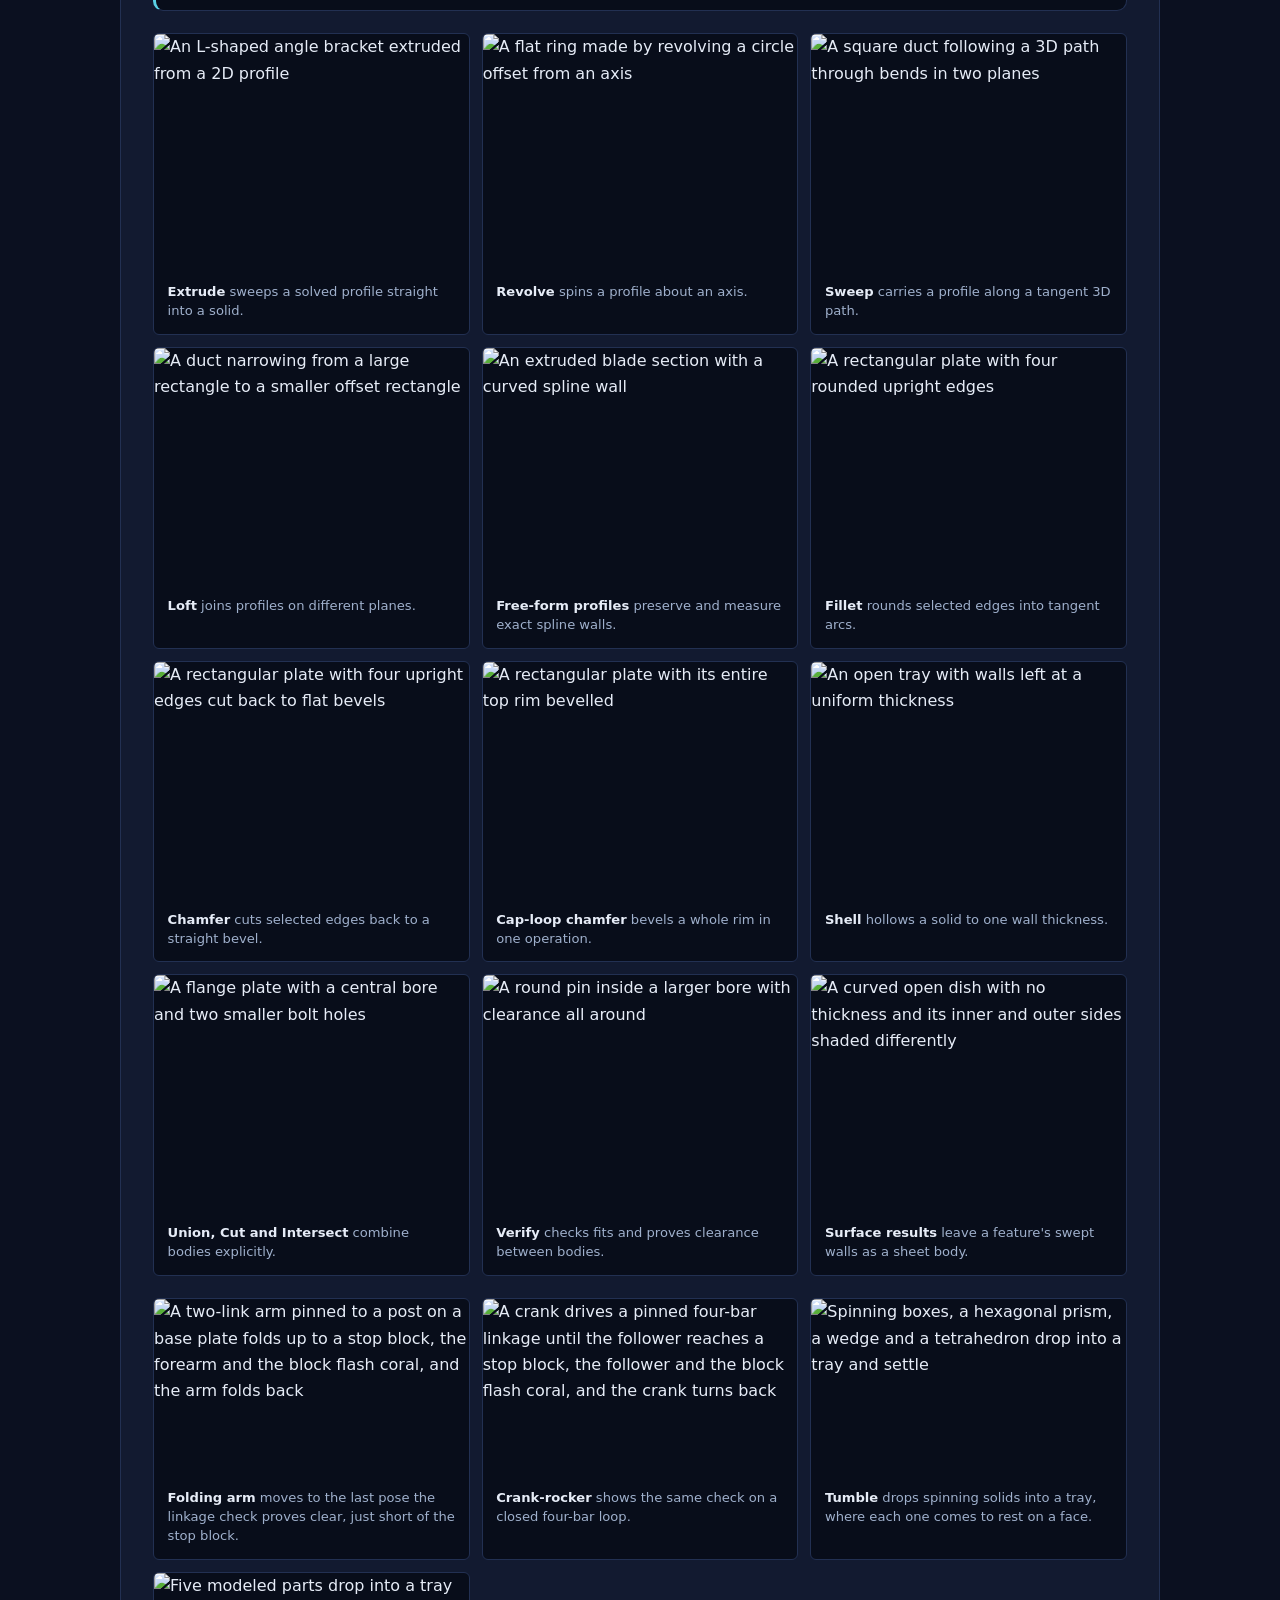
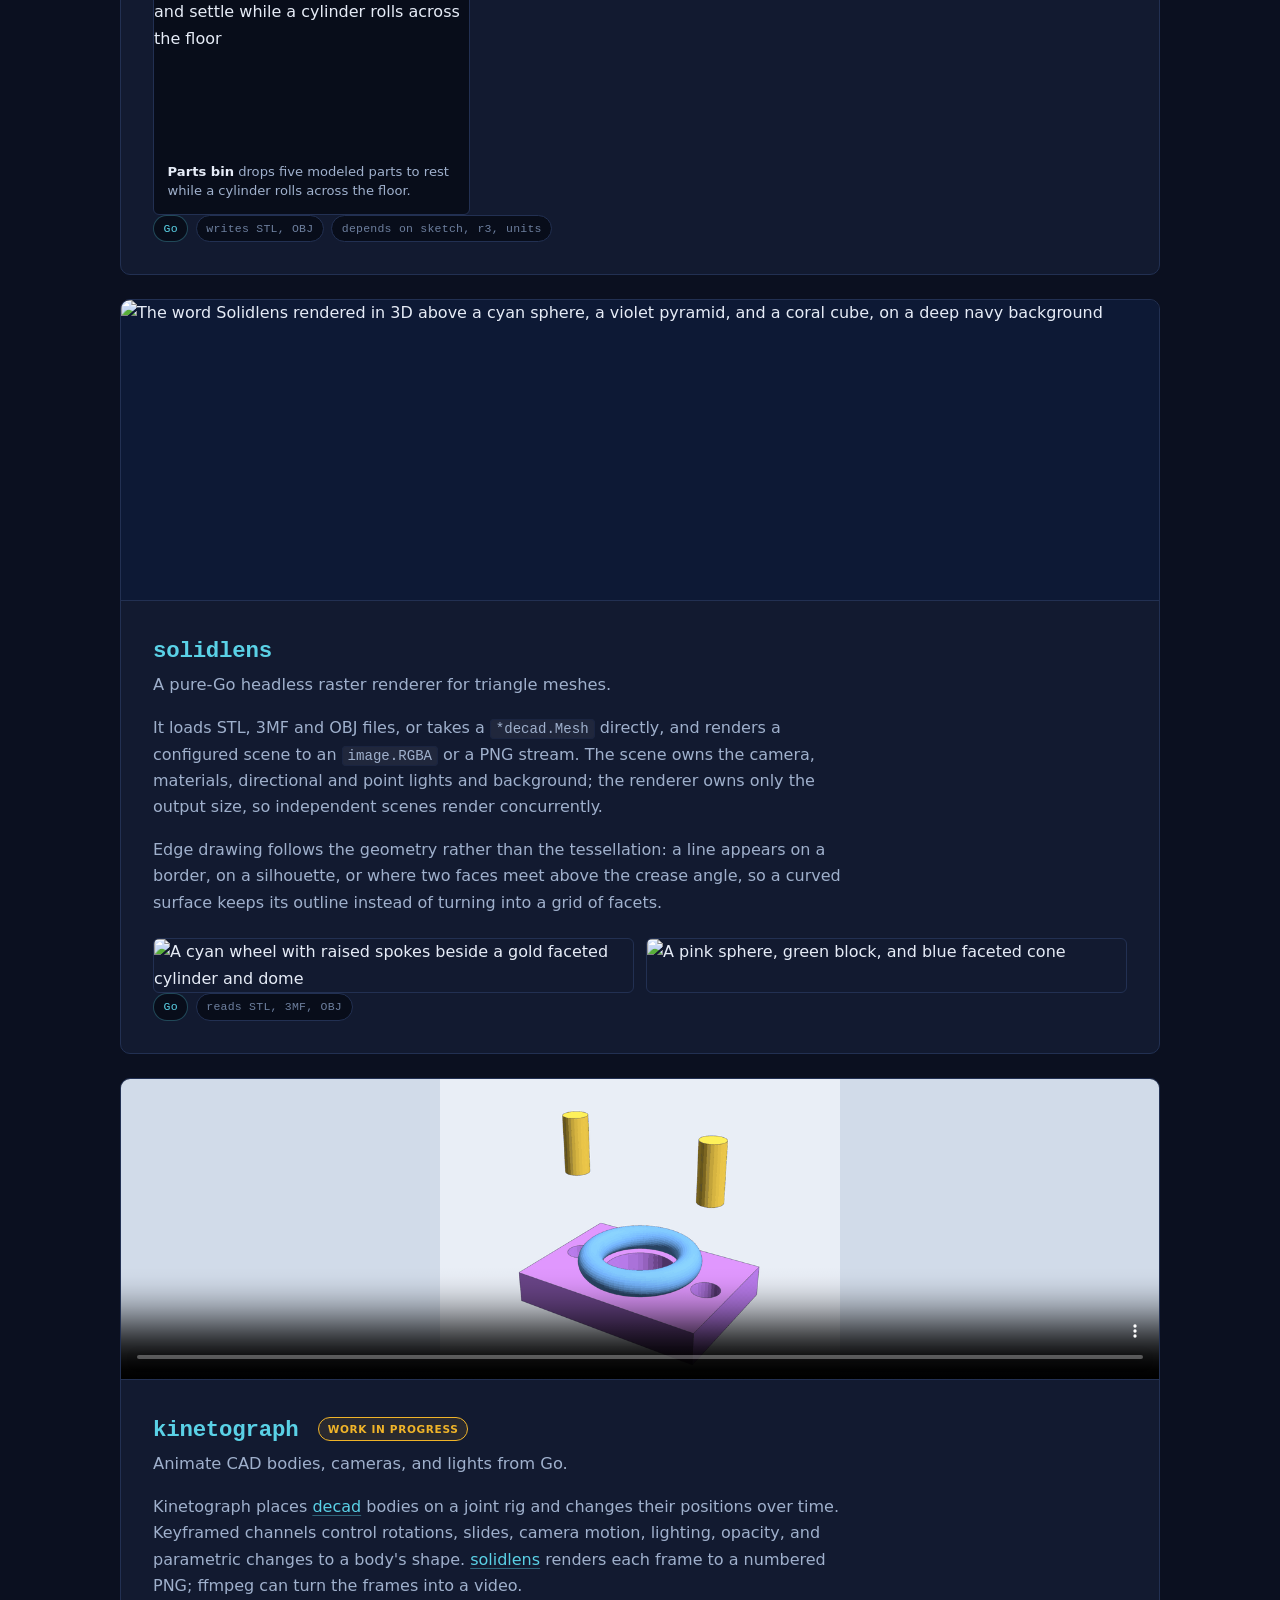
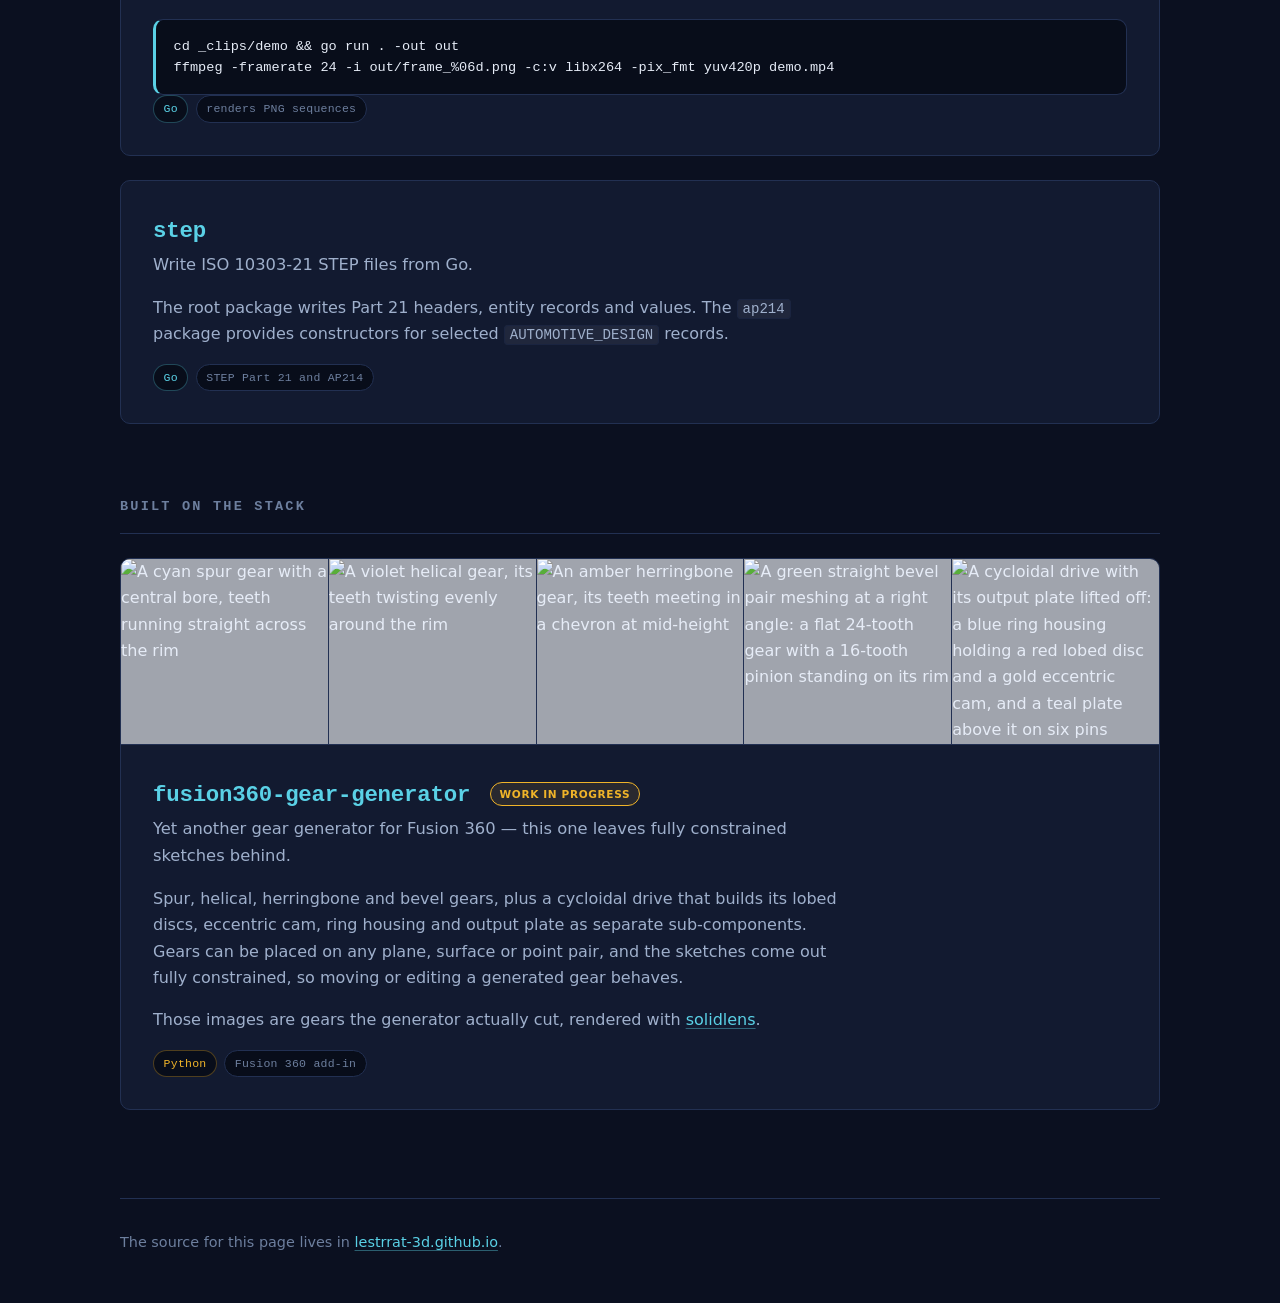
==== commit cfe69f02: "show decad motion and collision checks" ====
--- a/index.html
+++ b/index.html
@@ -319,6 +319,10 @@
           closing faces to produce an open sheet body.</li>
         <li><strong>Prove the result:</strong> inspect topology and physical quantities,
           then check interference and clearance between bodies.</li>
+        <li><strong>Check moving parts:</strong> drive bodies along a revolute, prismatic or
+          linked joint path, including closed loops such as a four-bar, and get each interval
+          of the motion reported as clear, colliding or undecided. The <code>dynamics</code>
+          package simulates rigid bodies under gravity, impact and friction.</li>
         <li><strong>Export meshes:</strong> tessellate a body at a chosen tolerance and
           write STL or OBJ through <code>decad/export</code>.</li>
       </ul>
@@ -392,6 +396,35 @@
           <img src="https://raw.githubusercontent.com/lestrrat-3d/decad/main/docs/images/features/surface.png"
                alt="A curved open dish with no thickness and its inner and outer sides shaded differently" loading="lazy" width="1280" height="960">
           <figcaption><strong>Surface results</strong> leave a feature's swept walls as a sheet body.</figcaption>
+        </figure>
+      </div>
+      <div class="gallery feature-gallery" role="group" aria-label="decad motion and collision gallery">
+        <figure class="feature">
+          <img src="https://raw.githubusercontent.com/lestrrat-3d/decad/main/docs/images/motion/arm.gif"
+               alt="A two-link arm pinned to a post on a base plate folds up to a stop block, the forearm and the block flash coral, and the arm folds back"
+               loading="lazy" width="480" height="270">
+          <figcaption><strong>Folding arm</strong> moves to the last pose the linkage check proves clear,
+            just short of the stop block.</figcaption>
+        </figure>
+        <figure class="feature">
+          <img src="https://raw.githubusercontent.com/lestrrat-3d/decad/main/docs/images/motion/rocker.gif"
+               alt="A crank drives a pinned four-bar linkage until the follower reaches a stop block, the follower and the block flash coral, and the crank turns back"
+               loading="lazy" width="480" height="270">
+          <figcaption><strong>Crank-rocker</strong> shows the same check on a closed four-bar loop.</figcaption>
+        </figure>
+        <figure class="feature">
+          <img src="https://raw.githubusercontent.com/lestrrat-3d/decad/main/docs/images/motion/tumble.gif"
+               alt="Spinning boxes, a hexagonal prism, a wedge and a tetrahedron drop into a tray and settle"
+               loading="lazy" width="480" height="270">
+          <figcaption><strong>Tumble</strong> drops spinning solids into a tray, where each one comes to
+            rest on a face.</figcaption>
+        </figure>
+        <figure class="feature">
+          <img src="https://raw.githubusercontent.com/lestrrat-3d/decad/main/docs/images/motion/parts-bin.gif"
+               alt="Five modeled parts drop into a tray and settle while a cylinder rolls across the floor"
+               loading="lazy" width="480" height="270">
+          <figcaption><strong>Parts bin</strong> drops five modeled parts to rest while a cylinder rolls
+            across the floor.</figcaption>
         </figure>
       </div>
       <p class="meta"><span class="chip chip-go">Go</span><span class="chip">writes STL, OBJ</span><span class="chip">depends on sketch, r3, units</span></p>
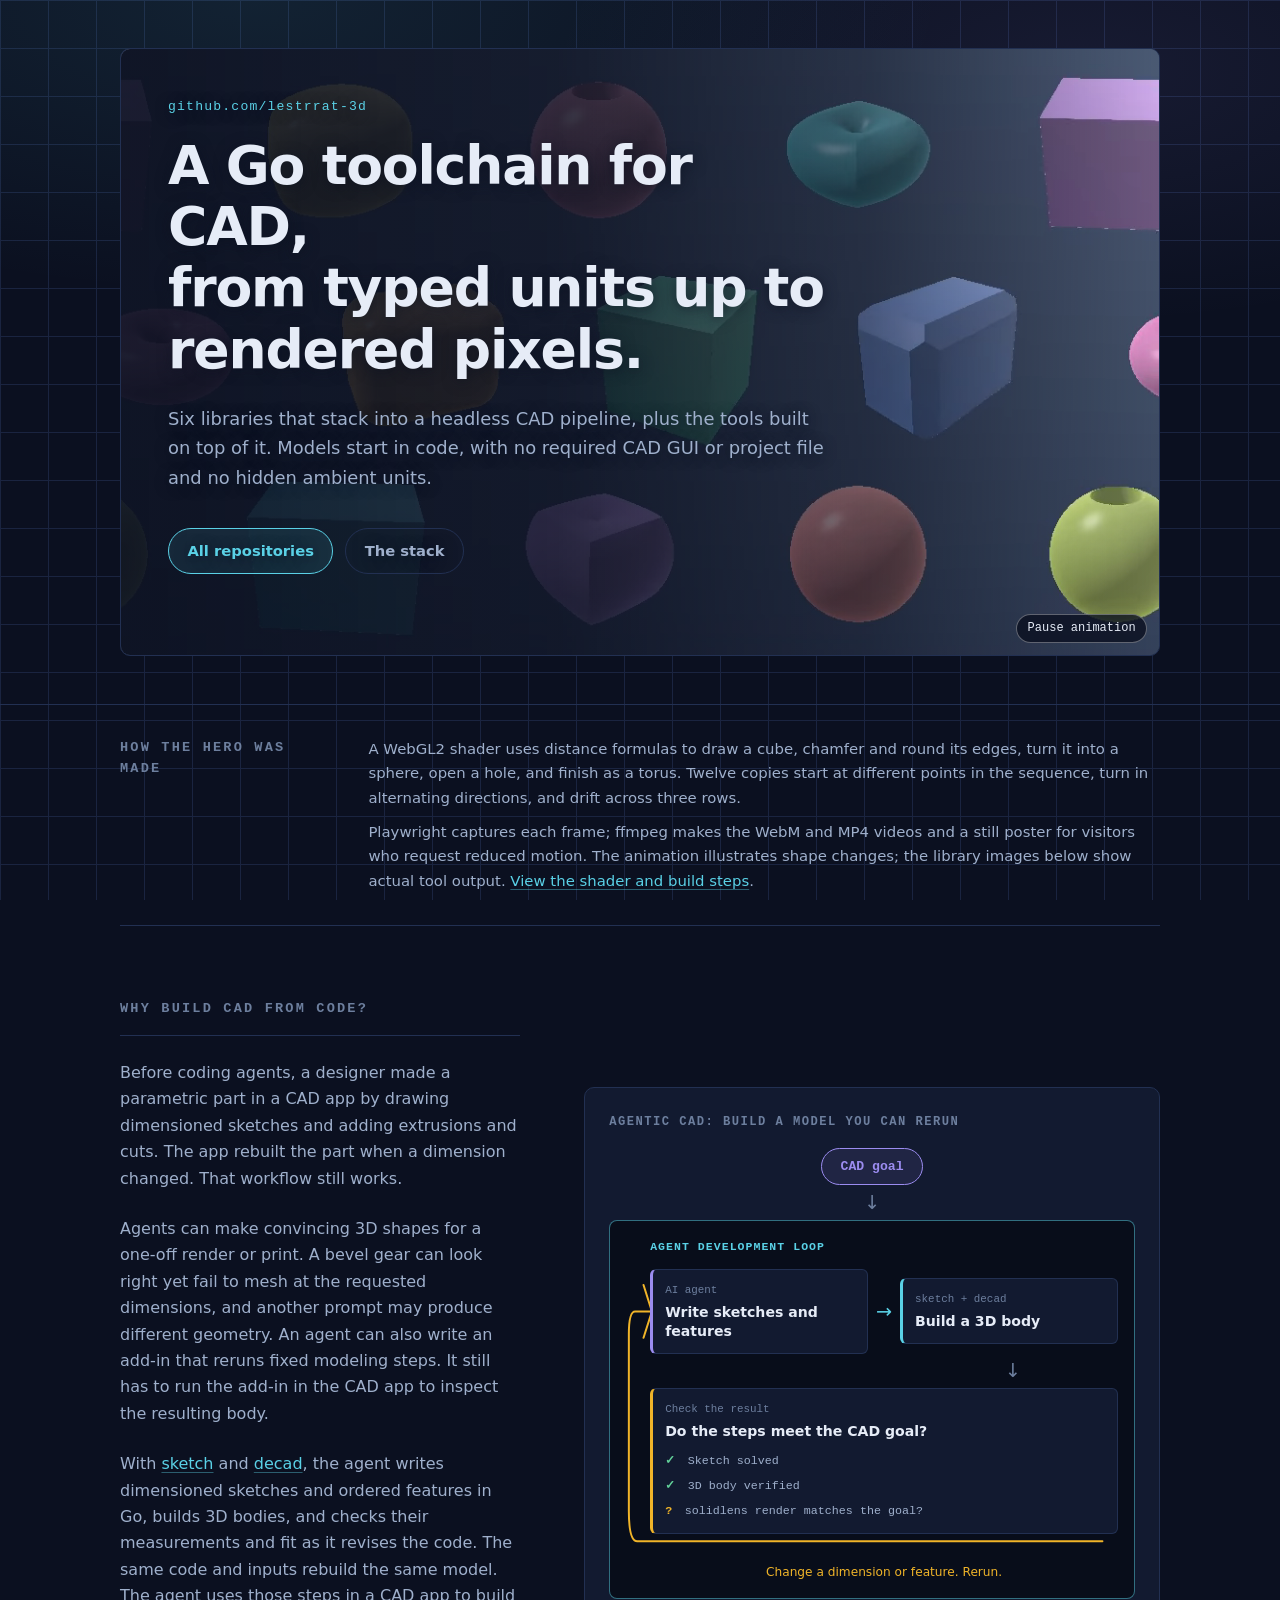
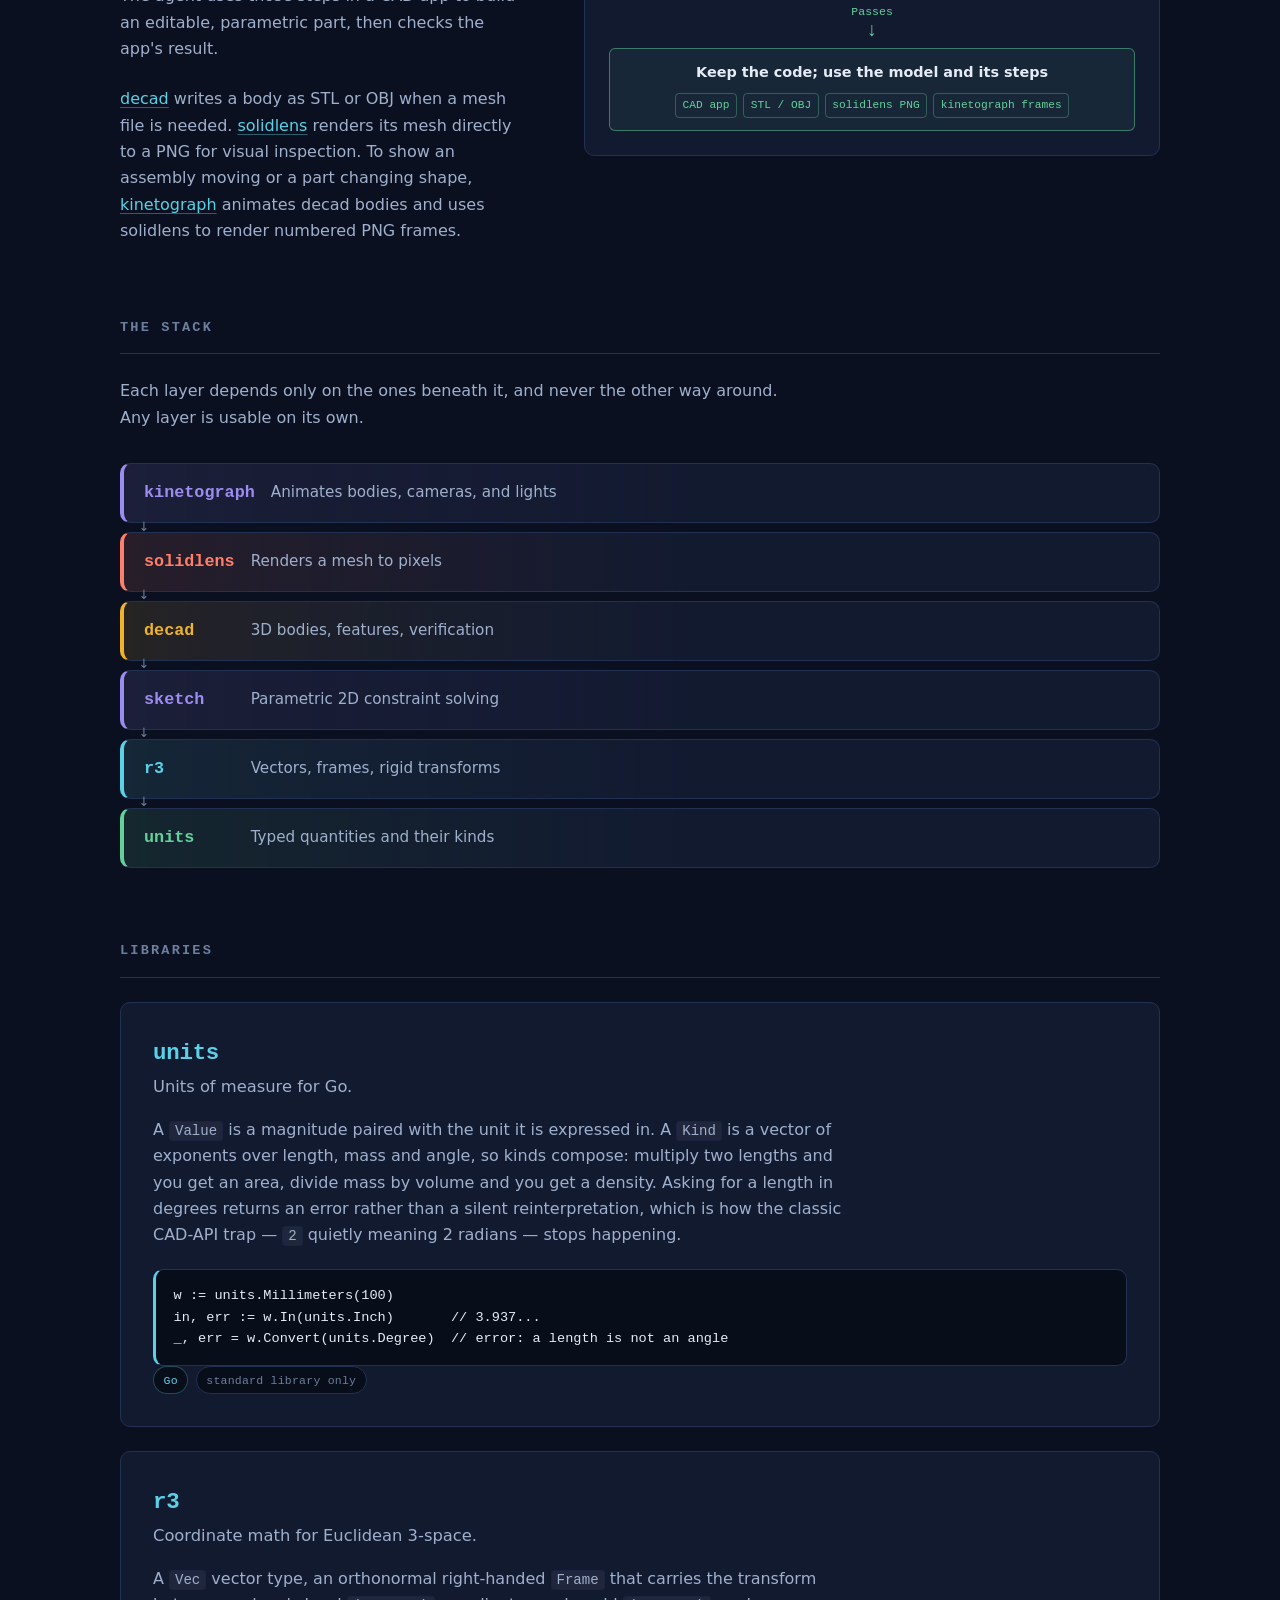
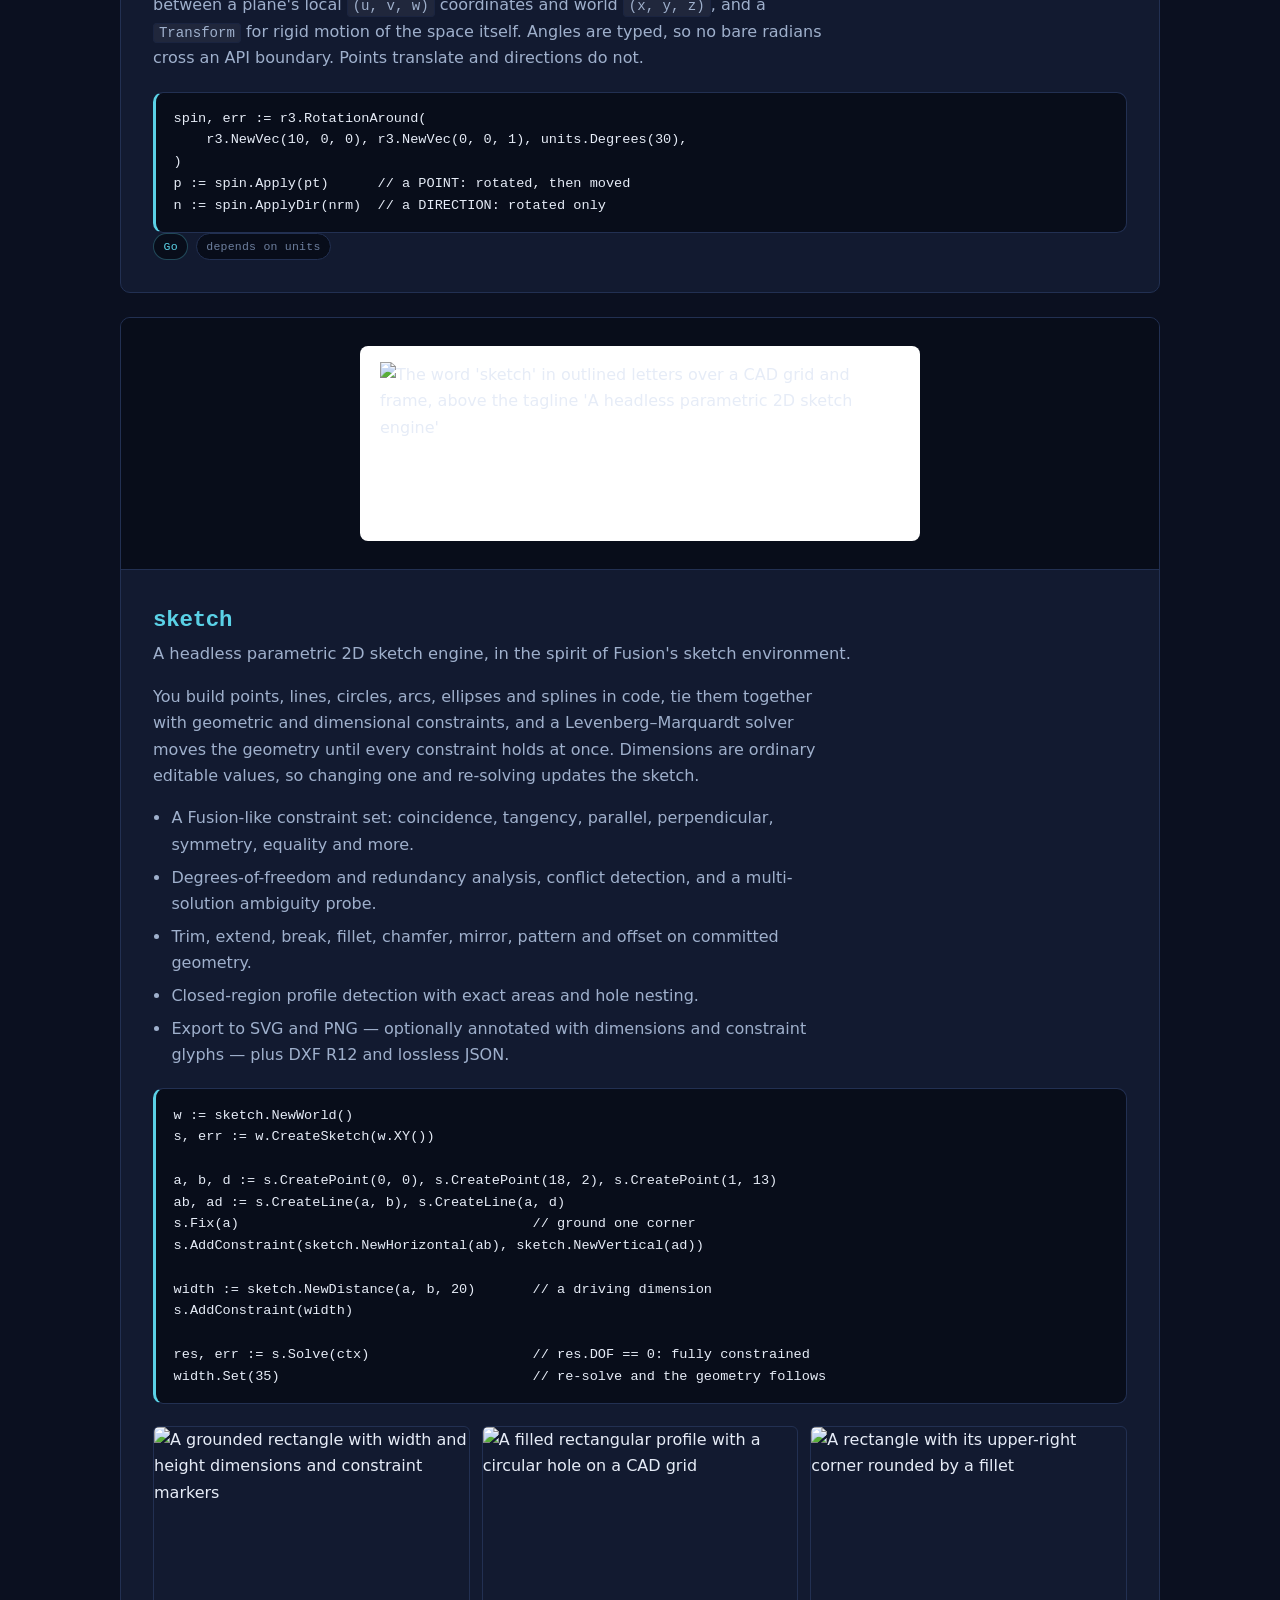
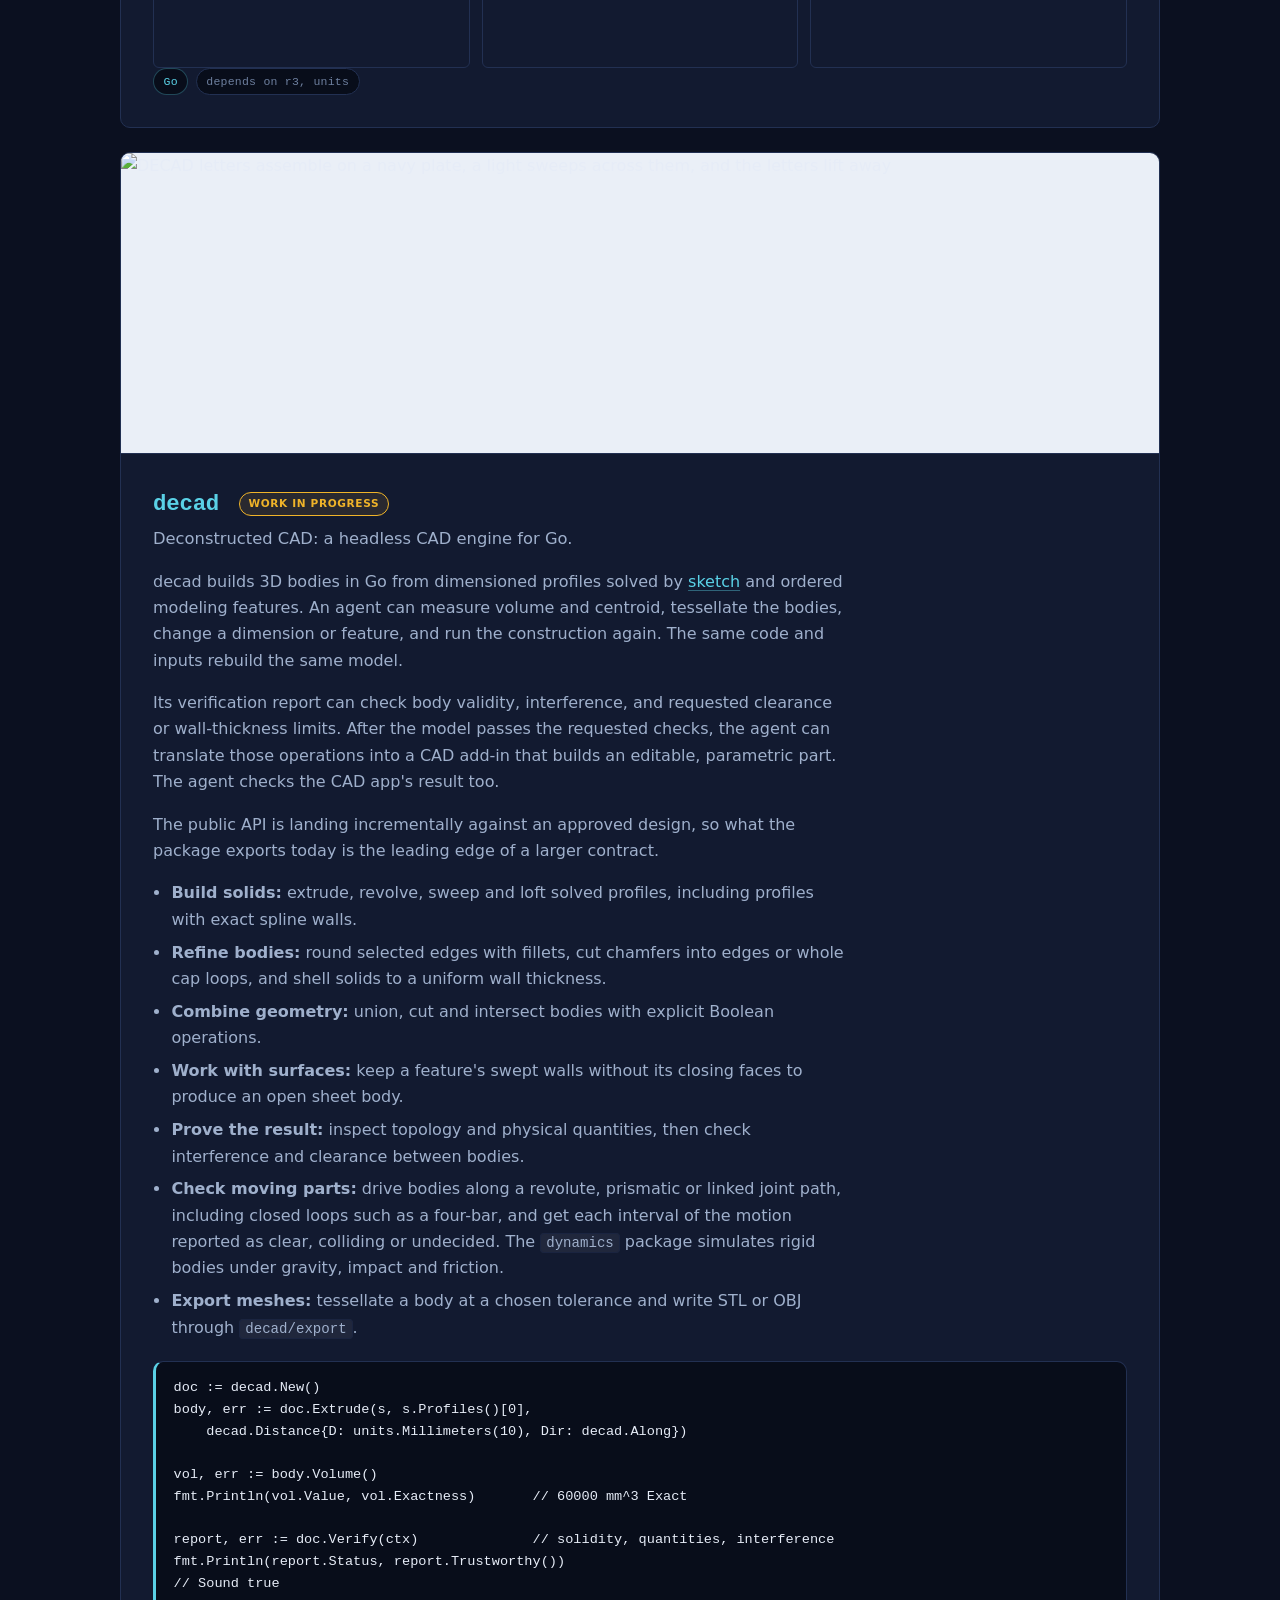
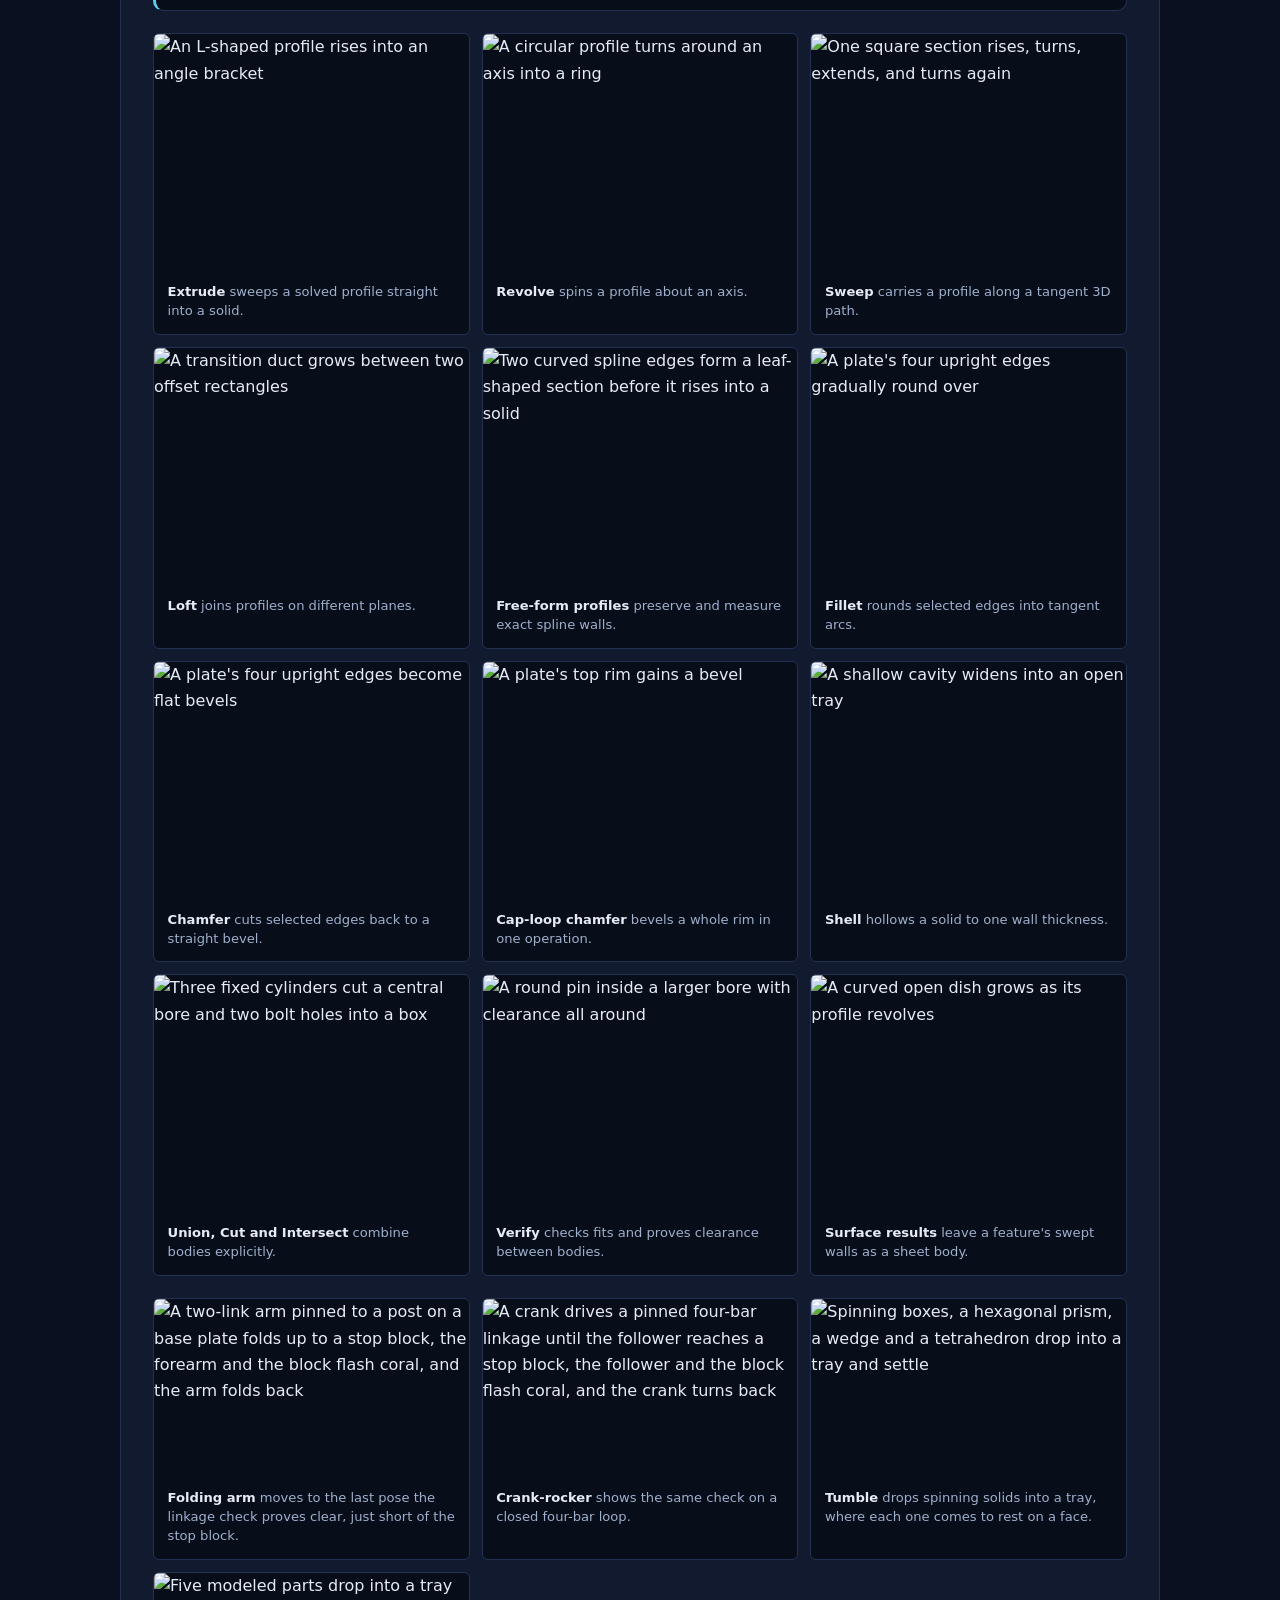
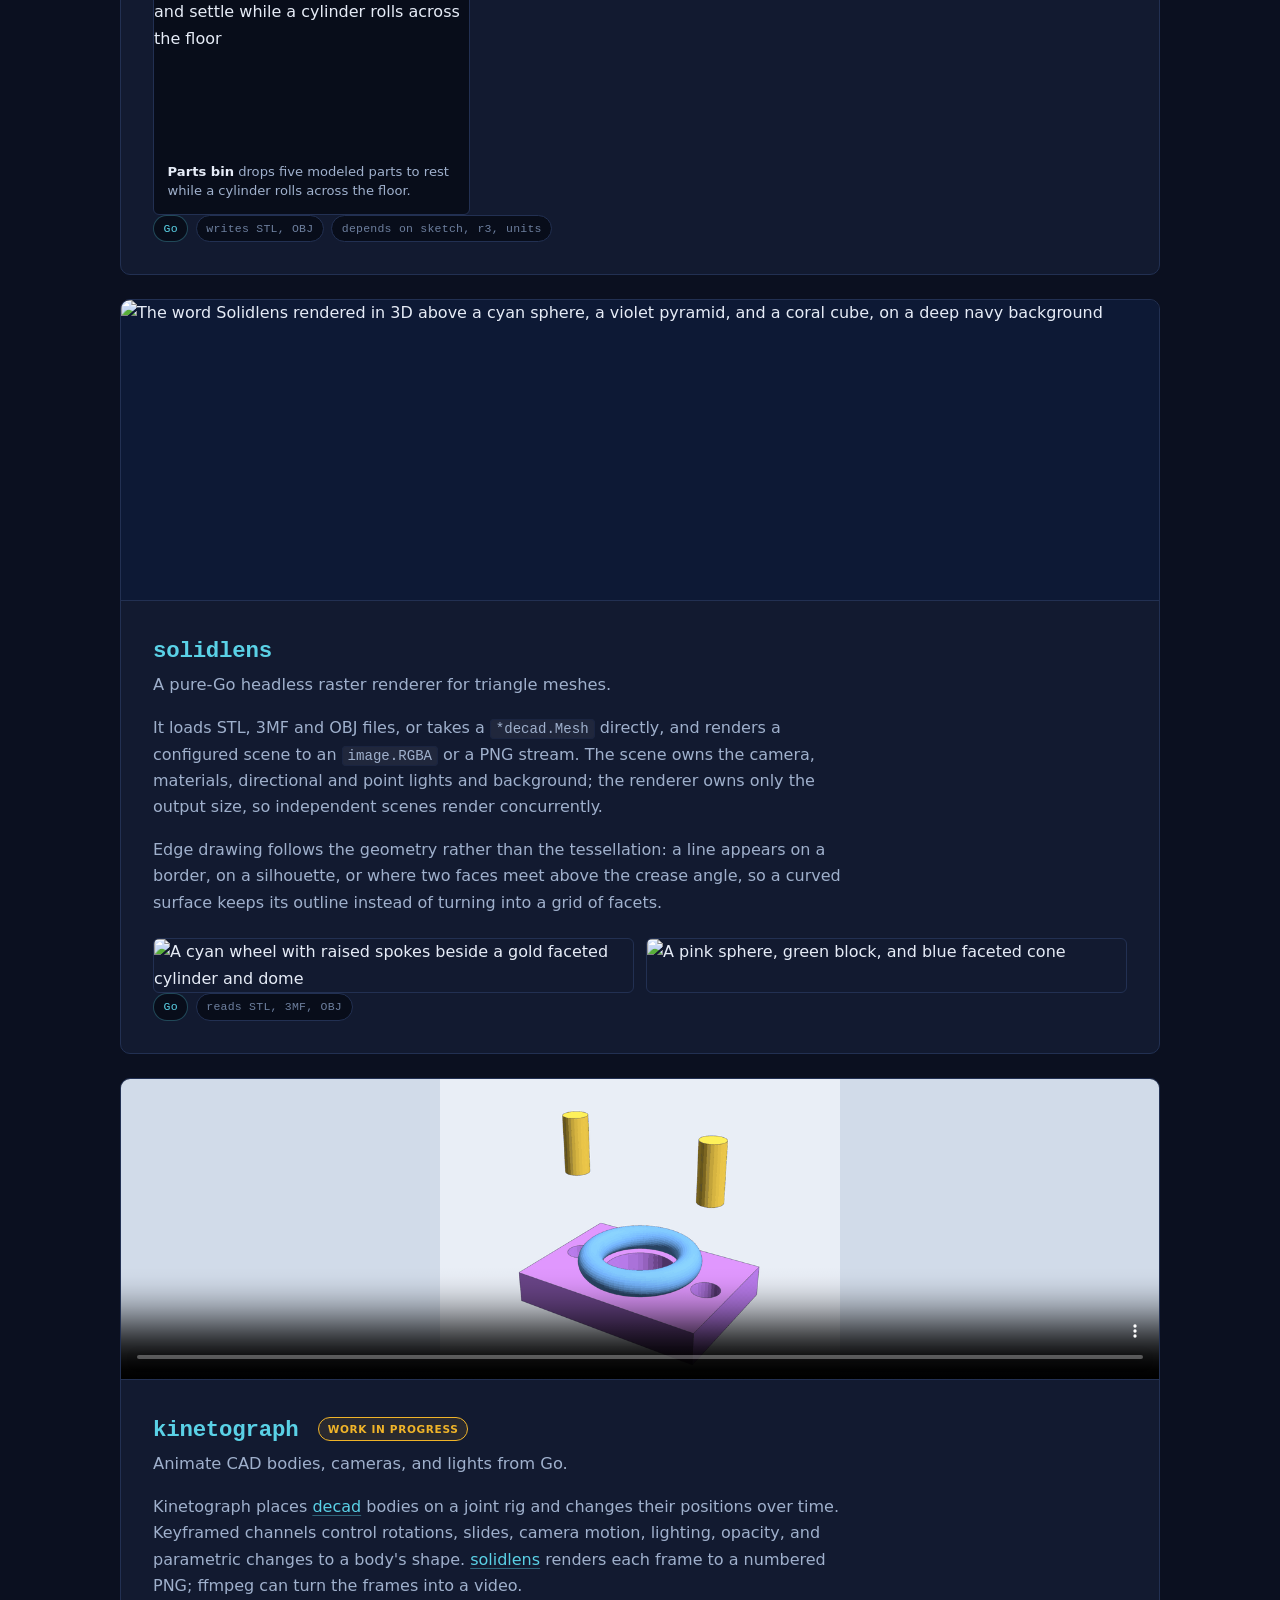
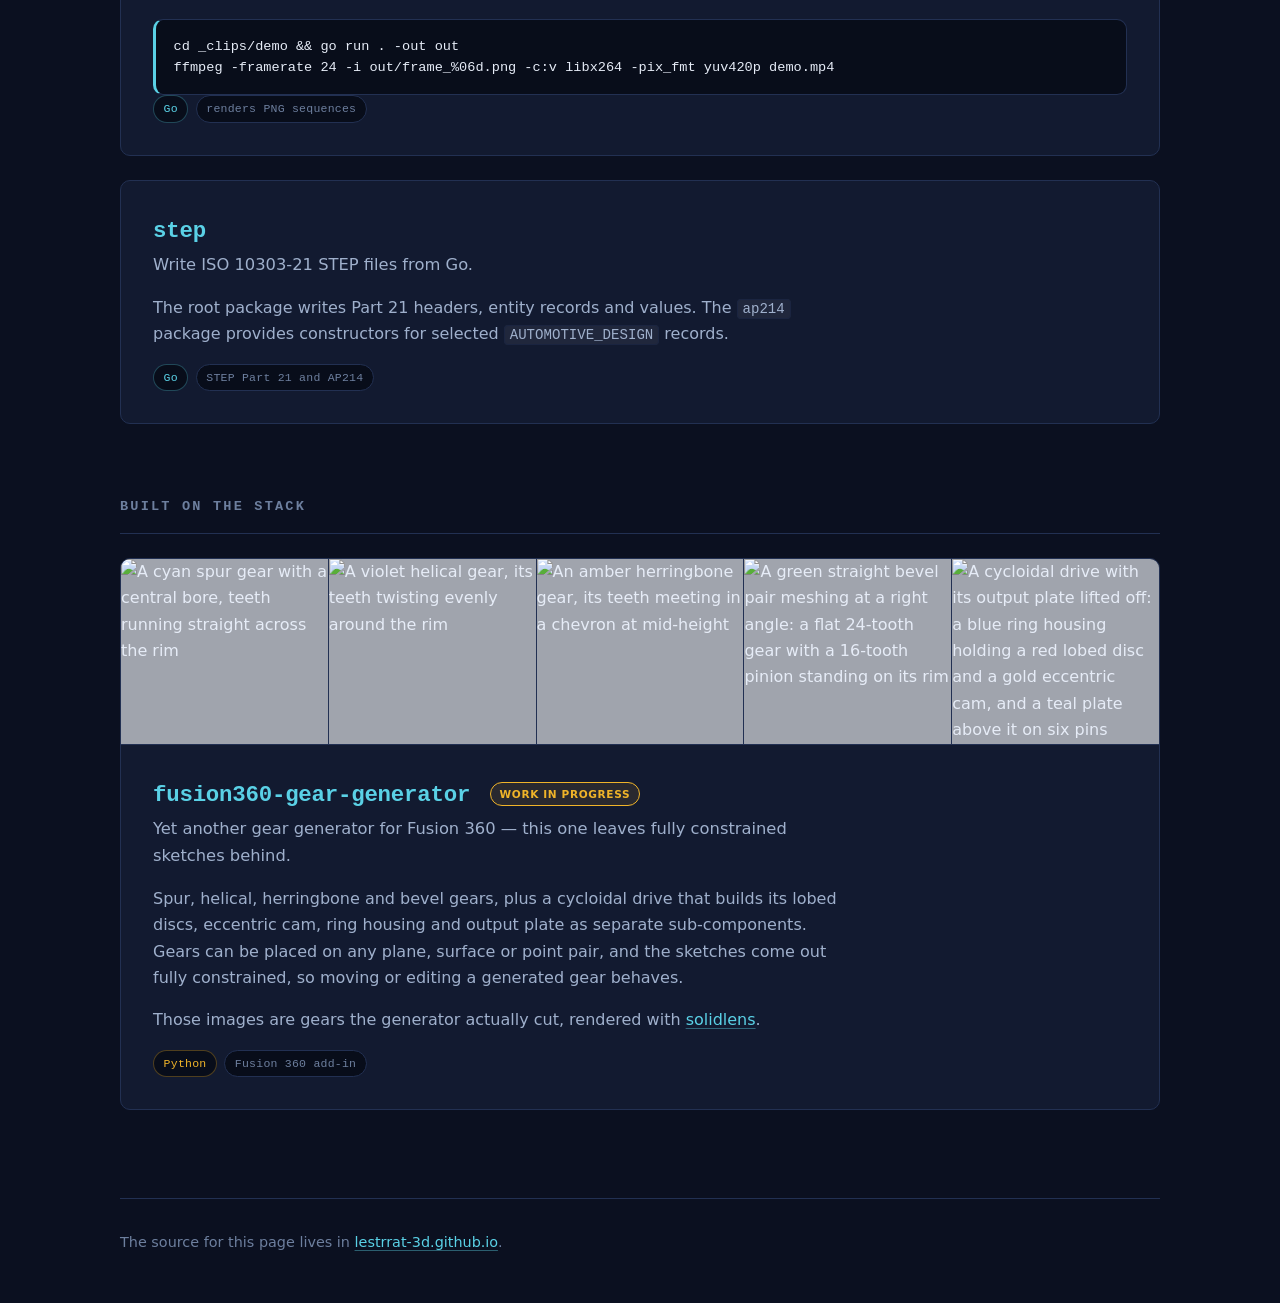
==== commit 6f2950e7: "animate decad feature gallery" ====
--- a/index.html
+++ b/index.html
@@ -338,53 +338,93 @@
 // Sound true</code></pre>
       <div class="gallery feature-gallery" role="group" aria-label="decad feature gallery">
         <figure class="feature">
-          <img src="https://raw.githubusercontent.com/lestrrat-3d/decad/main/docs/images/features/extrude.png"
-               alt="An L-shaped angle bracket extruded from a 2D profile" loading="lazy" width="1280" height="960">
+          <picture>
+            <source media="(prefers-reduced-motion: reduce)"
+                    srcset="https://raw.githubusercontent.com/lestrrat-3d/decad/main/docs/images/features/extrude.png">
+            <img src="https://raw.githubusercontent.com/lestrrat-3d/decad/main/docs/images/features/extrude.gif"
+                 alt="An L-shaped profile rises into an angle bracket" loading="lazy" width="480" height="360">
+          </picture>
           <figcaption><strong>Extrude</strong> sweeps a solved profile straight into a solid.</figcaption>
         </figure>
         <figure class="feature">
-          <img src="https://raw.githubusercontent.com/lestrrat-3d/decad/main/docs/images/features/revolve.png"
-               alt="A flat ring made by revolving a circle offset from an axis" loading="lazy" width="1280" height="960">
+          <picture>
+            <source media="(prefers-reduced-motion: reduce)"
+                    srcset="https://raw.githubusercontent.com/lestrrat-3d/decad/main/docs/images/features/revolve.png">
+            <img src="https://raw.githubusercontent.com/lestrrat-3d/decad/main/docs/images/features/revolve.gif"
+                 alt="A circular profile turns around an axis into a ring" loading="lazy" width="480" height="360">
+          </picture>
           <figcaption><strong>Revolve</strong> spins a profile about an axis.</figcaption>
         </figure>
         <figure class="feature">
-          <img src="https://raw.githubusercontent.com/lestrrat-3d/decad/main/docs/images/features/sweep.png"
-               alt="A square duct following a 3D path through bends in two planes" loading="lazy" width="1280" height="960">
+          <picture>
+            <source media="(prefers-reduced-motion: reduce)"
+                    srcset="https://raw.githubusercontent.com/lestrrat-3d/decad/main/docs/images/features/sweep.png">
+            <img src="https://raw.githubusercontent.com/lestrrat-3d/decad/main/docs/images/features/sweep.gif"
+                 alt="One square section rises, turns, extends, and turns again" loading="lazy" width="480" height="360">
+          </picture>
           <figcaption><strong>Sweep</strong> carries a profile along a tangent 3D path.</figcaption>
         </figure>
         <figure class="feature">
-          <img src="https://raw.githubusercontent.com/lestrrat-3d/decad/main/docs/images/features/loft.png"
-               alt="A duct narrowing from a large rectangle to a smaller offset rectangle" loading="lazy" width="1280" height="960">
+          <picture>
+            <source media="(prefers-reduced-motion: reduce)"
+                    srcset="https://raw.githubusercontent.com/lestrrat-3d/decad/main/docs/images/features/loft.png">
+            <img src="https://raw.githubusercontent.com/lestrrat-3d/decad/main/docs/images/features/loft.gif"
+                 alt="A transition duct grows between two offset rectangles" loading="lazy" width="480" height="360">
+          </picture>
           <figcaption><strong>Loft</strong> joins profiles on different planes.</figcaption>
         </figure>
         <figure class="feature">
-          <img src="https://raw.githubusercontent.com/lestrrat-3d/decad/main/docs/images/features/freeform.png"
-               alt="An extruded blade section with a curved spline wall" loading="lazy" width="1280" height="960">
+          <picture>
+            <source media="(prefers-reduced-motion: reduce)"
+                    srcset="https://raw.githubusercontent.com/lestrrat-3d/decad/main/docs/images/features/freeform.png">
+            <img src="https://raw.githubusercontent.com/lestrrat-3d/decad/main/docs/images/features/freeform.gif"
+                 alt="Two curved spline edges form a leaf-shaped section before it rises into a solid" loading="lazy" width="480" height="360">
+          </picture>
           <figcaption><strong>Free-form profiles</strong> preserve and measure exact spline walls.</figcaption>
         </figure>
         <figure class="feature">
-          <img src="https://raw.githubusercontent.com/lestrrat-3d/decad/main/docs/images/features/fillet.png"
-               alt="A rectangular plate with four rounded upright edges" loading="lazy" width="1280" height="960">
+          <picture>
+            <source media="(prefers-reduced-motion: reduce)"
+                    srcset="https://raw.githubusercontent.com/lestrrat-3d/decad/main/docs/images/features/fillet.png">
+            <img src="https://raw.githubusercontent.com/lestrrat-3d/decad/main/docs/images/features/fillet.gif"
+                 alt="A plate's four upright edges gradually round over" loading="lazy" width="480" height="360">
+          </picture>
           <figcaption><strong>Fillet</strong> rounds selected edges into tangent arcs.</figcaption>
         </figure>
         <figure class="feature">
-          <img src="https://raw.githubusercontent.com/lestrrat-3d/decad/main/docs/images/features/chamfer.png"
-               alt="A rectangular plate with four upright edges cut back to flat bevels" loading="lazy" width="1280" height="960">
+          <picture>
+            <source media="(prefers-reduced-motion: reduce)"
+                    srcset="https://raw.githubusercontent.com/lestrrat-3d/decad/main/docs/images/features/chamfer.png">
+            <img src="https://raw.githubusercontent.com/lestrrat-3d/decad/main/docs/images/features/chamfer.gif"
+                 alt="A plate's four upright edges become flat bevels" loading="lazy" width="480" height="360">
+          </picture>
           <figcaption><strong>Chamfer</strong> cuts selected edges back to a straight bevel.</figcaption>
         </figure>
         <figure class="feature">
-          <img src="https://raw.githubusercontent.com/lestrrat-3d/decad/main/docs/images/features/cap-chamfer.png"
-               alt="A rectangular plate with its entire top rim bevelled" loading="lazy" width="1280" height="960">
+          <picture>
+            <source media="(prefers-reduced-motion: reduce)"
+                    srcset="https://raw.githubusercontent.com/lestrrat-3d/decad/main/docs/images/features/cap-chamfer.png">
+            <img src="https://raw.githubusercontent.com/lestrrat-3d/decad/main/docs/images/features/cap-chamfer.gif"
+                 alt="A plate's top rim gains a bevel" loading="lazy" width="480" height="360">
+          </picture>
           <figcaption><strong>Cap-loop chamfer</strong> bevels a whole rim in one operation.</figcaption>
         </figure>
         <figure class="feature">
-          <img src="https://raw.githubusercontent.com/lestrrat-3d/decad/main/docs/images/features/shell.png"
-               alt="An open tray with walls left at a uniform thickness" loading="lazy" width="1280" height="960">
+          <picture>
+            <source media="(prefers-reduced-motion: reduce)"
+                    srcset="https://raw.githubusercontent.com/lestrrat-3d/decad/main/docs/images/features/shell.png">
+            <img src="https://raw.githubusercontent.com/lestrrat-3d/decad/main/docs/images/features/shell.gif"
+                 alt="A shallow cavity widens into an open tray" loading="lazy" width="480" height="360">
+          </picture>
           <figcaption><strong>Shell</strong> hollows a solid to one wall thickness.</figcaption>
         </figure>
         <figure class="feature">
-          <img src="https://raw.githubusercontent.com/lestrrat-3d/decad/main/docs/images/features/boolean.png"
-               alt="A flange plate with a central bore and two smaller bolt holes" loading="lazy" width="1280" height="960">
+          <picture>
+            <source media="(prefers-reduced-motion: reduce)"
+                    srcset="https://raw.githubusercontent.com/lestrrat-3d/decad/main/docs/images/features/boolean.png">
+            <img src="https://raw.githubusercontent.com/lestrrat-3d/decad/main/docs/images/features/boolean.gif"
+                 alt="Three fixed cylinders cut a central bore and two bolt holes into a box" loading="lazy" width="480" height="360">
+          </picture>
           <figcaption><strong>Union, Cut and Intersect</strong> combine bodies explicitly.</figcaption>
         </figure>
         <figure class="feature">
@@ -393,8 +433,12 @@
           <figcaption><strong>Verify</strong> checks fits and proves clearance between bodies.</figcaption>
         </figure>
         <figure class="feature">
-          <img src="https://raw.githubusercontent.com/lestrrat-3d/decad/main/docs/images/features/surface.png"
-               alt="A curved open dish with no thickness and its inner and outer sides shaded differently" loading="lazy" width="1280" height="960">
+          <picture>
+            <source media="(prefers-reduced-motion: reduce)"
+                    srcset="https://raw.githubusercontent.com/lestrrat-3d/decad/main/docs/images/features/surface.png">
+            <img src="https://raw.githubusercontent.com/lestrrat-3d/decad/main/docs/images/features/surface.gif"
+                 alt="A curved open dish grows as its profile revolves" loading="lazy" width="480" height="360">
+          </picture>
           <figcaption><strong>Surface results</strong> leave a feature's swept walls as a sheet body.</figcaption>
         </figure>
       </div>
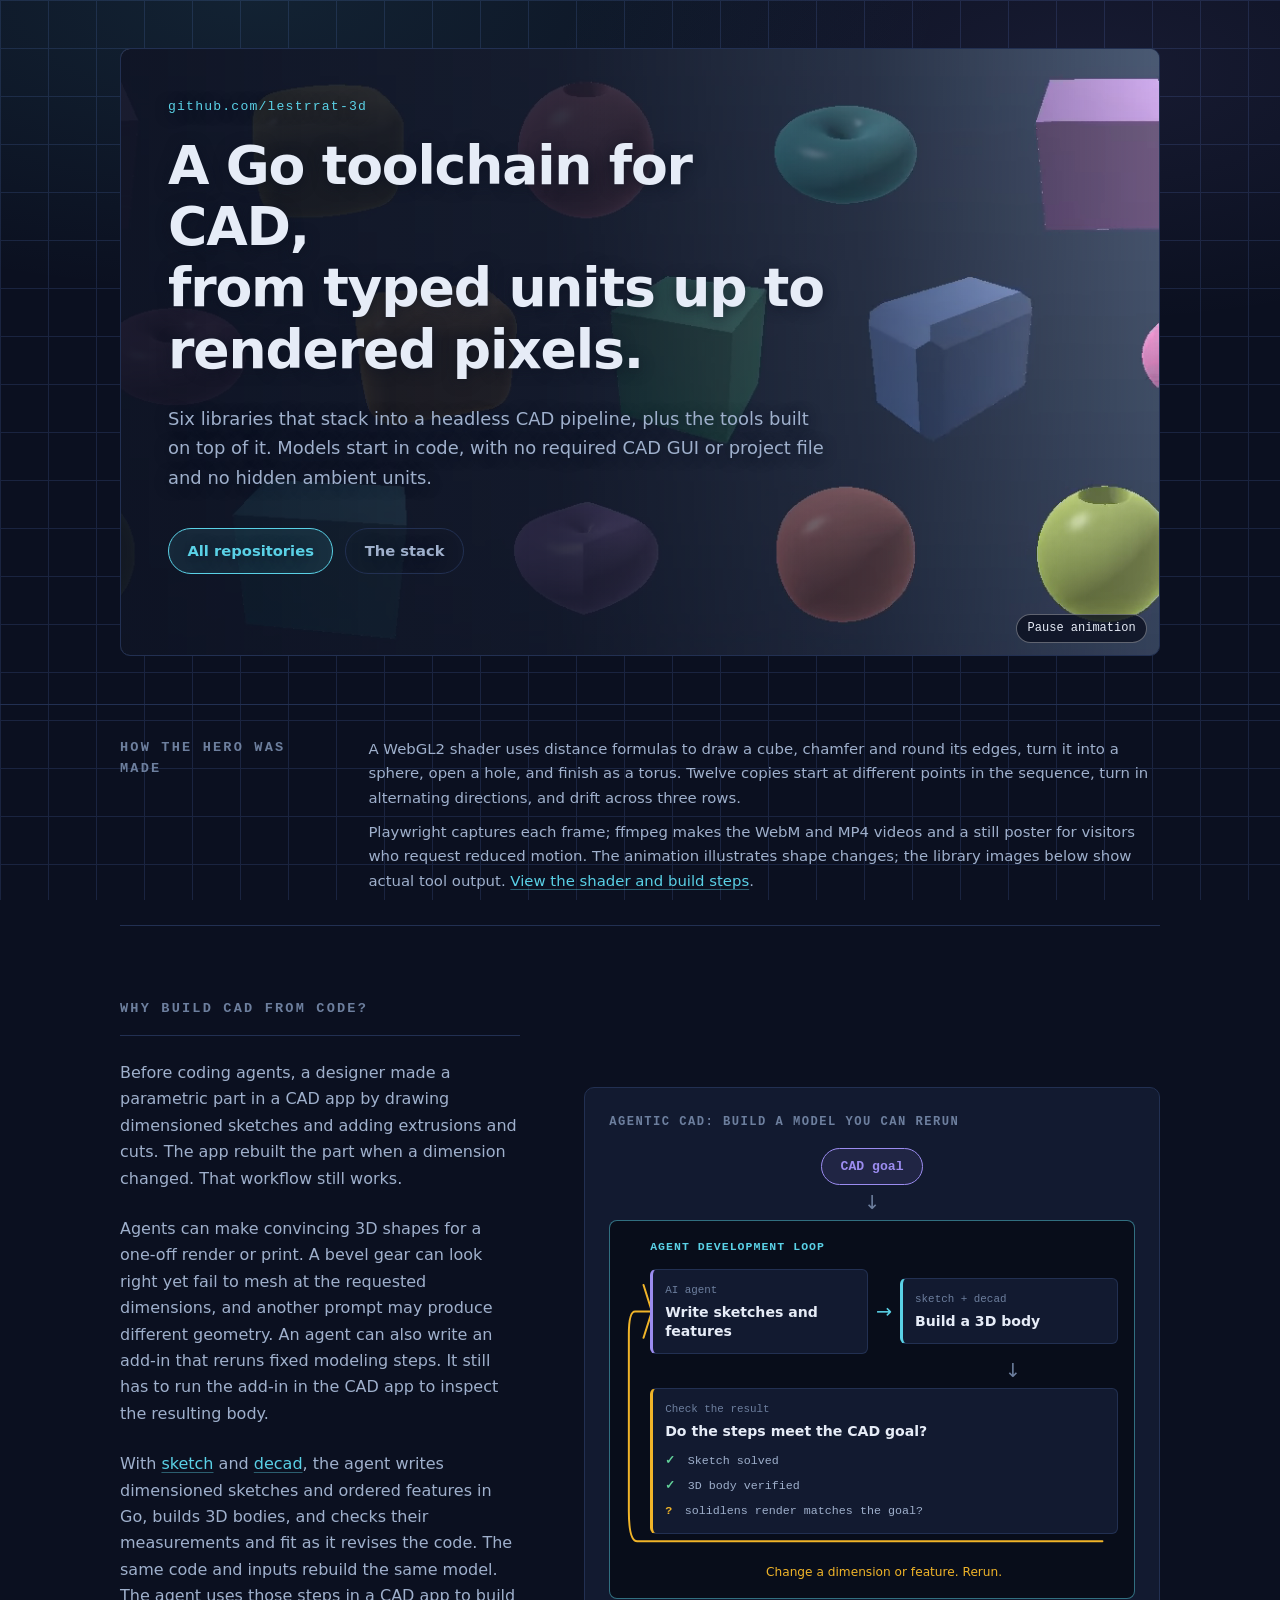
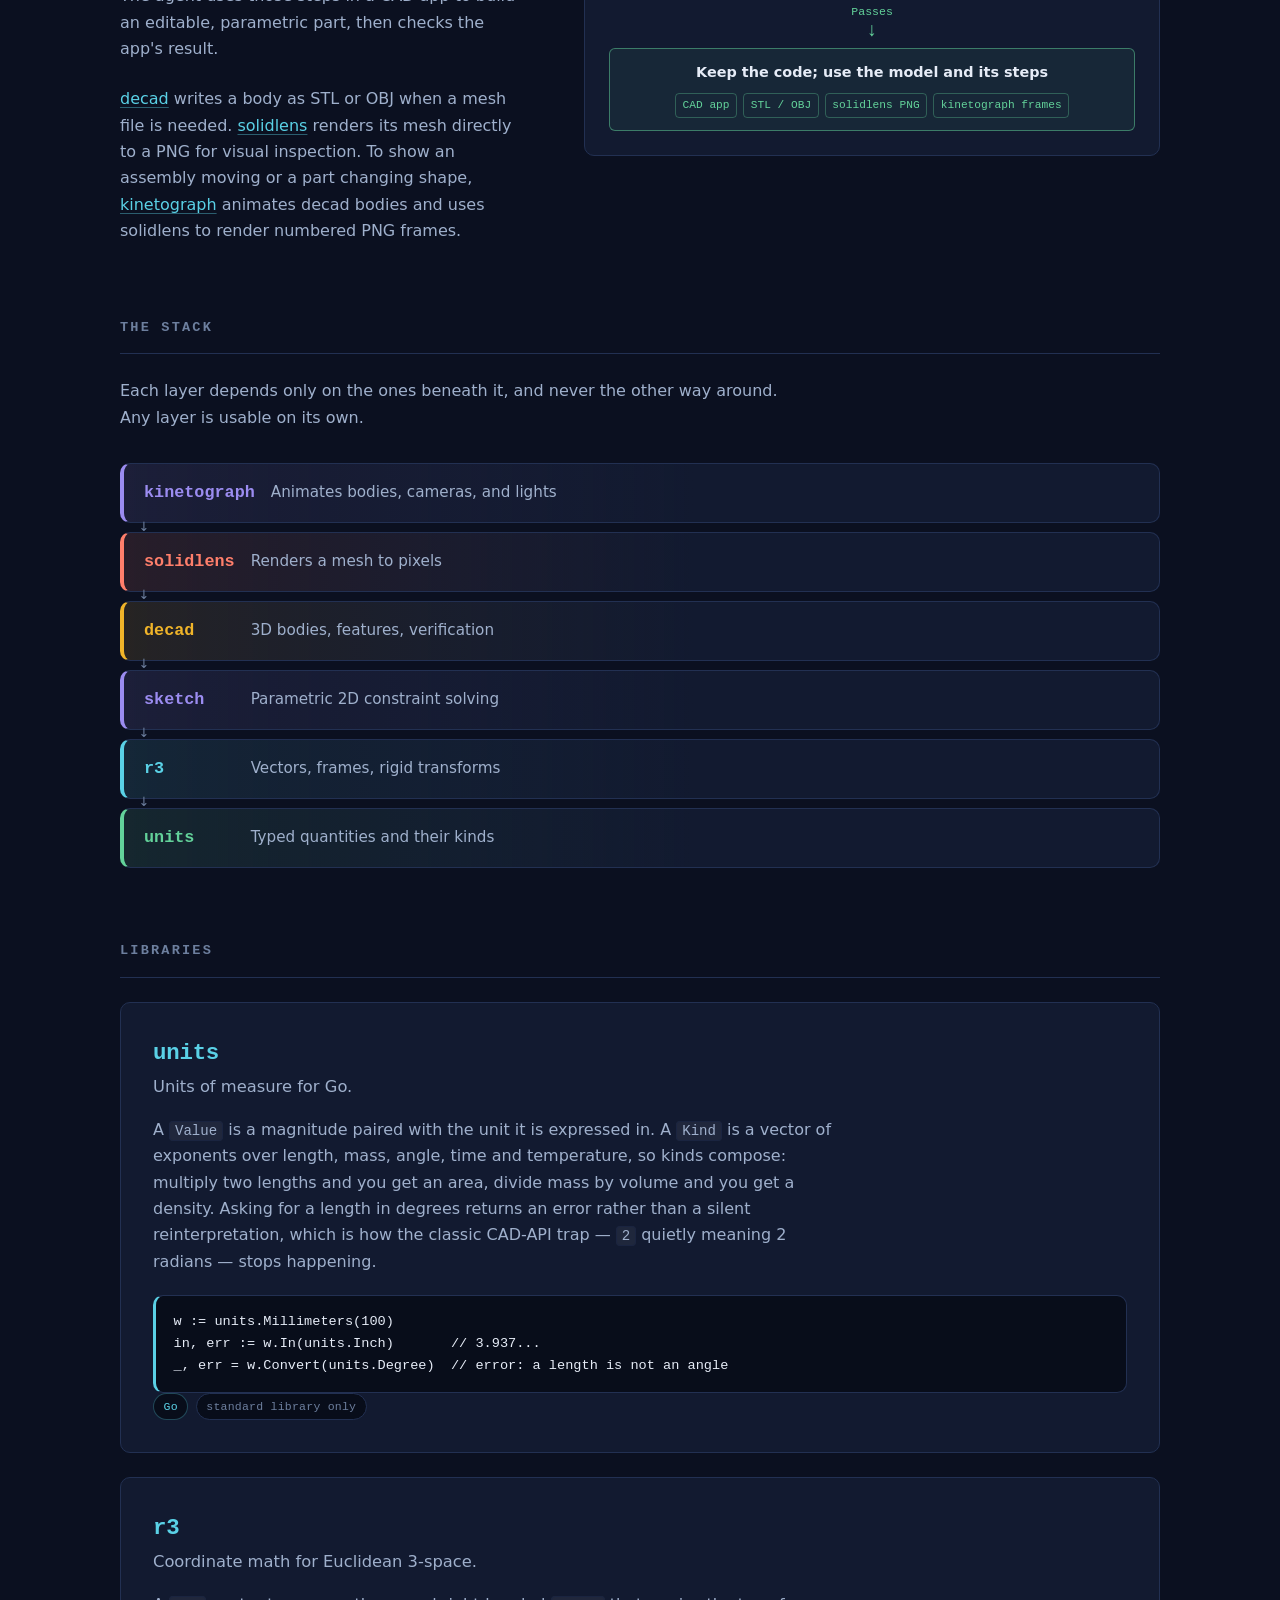
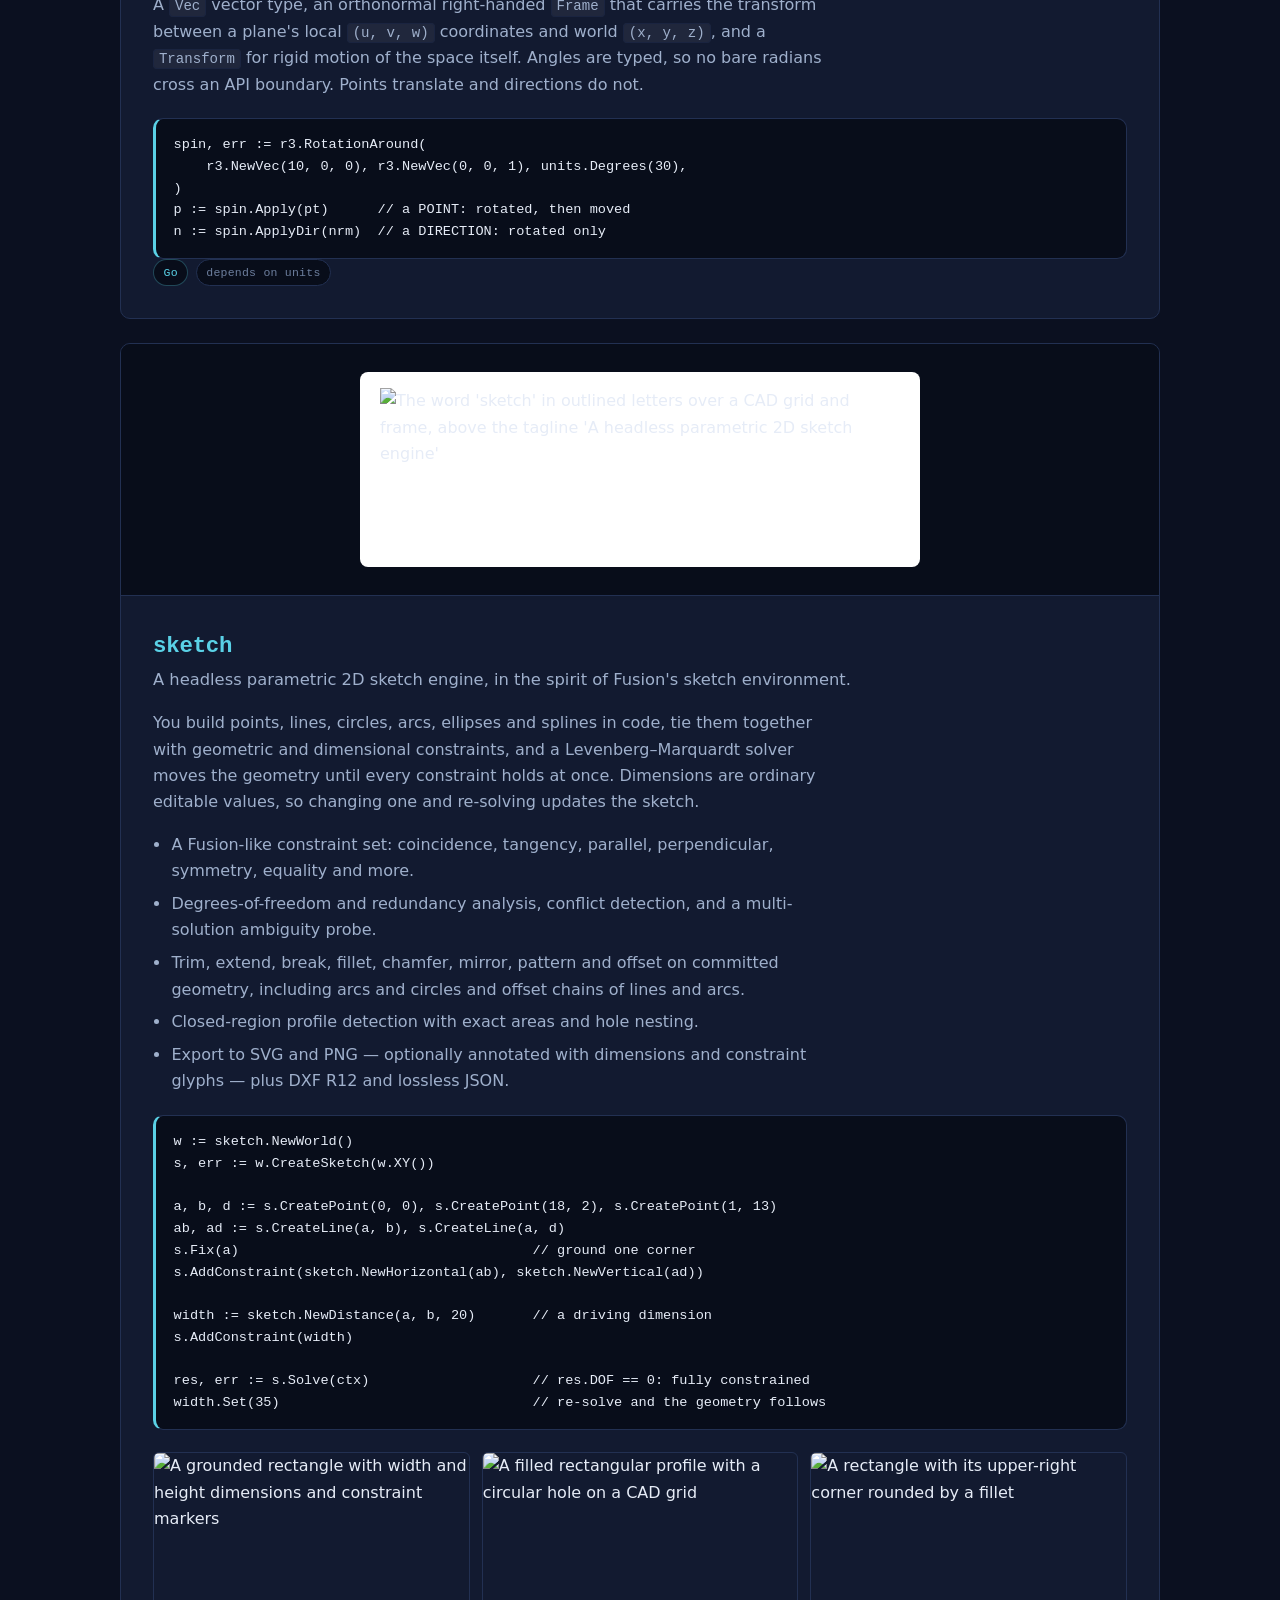
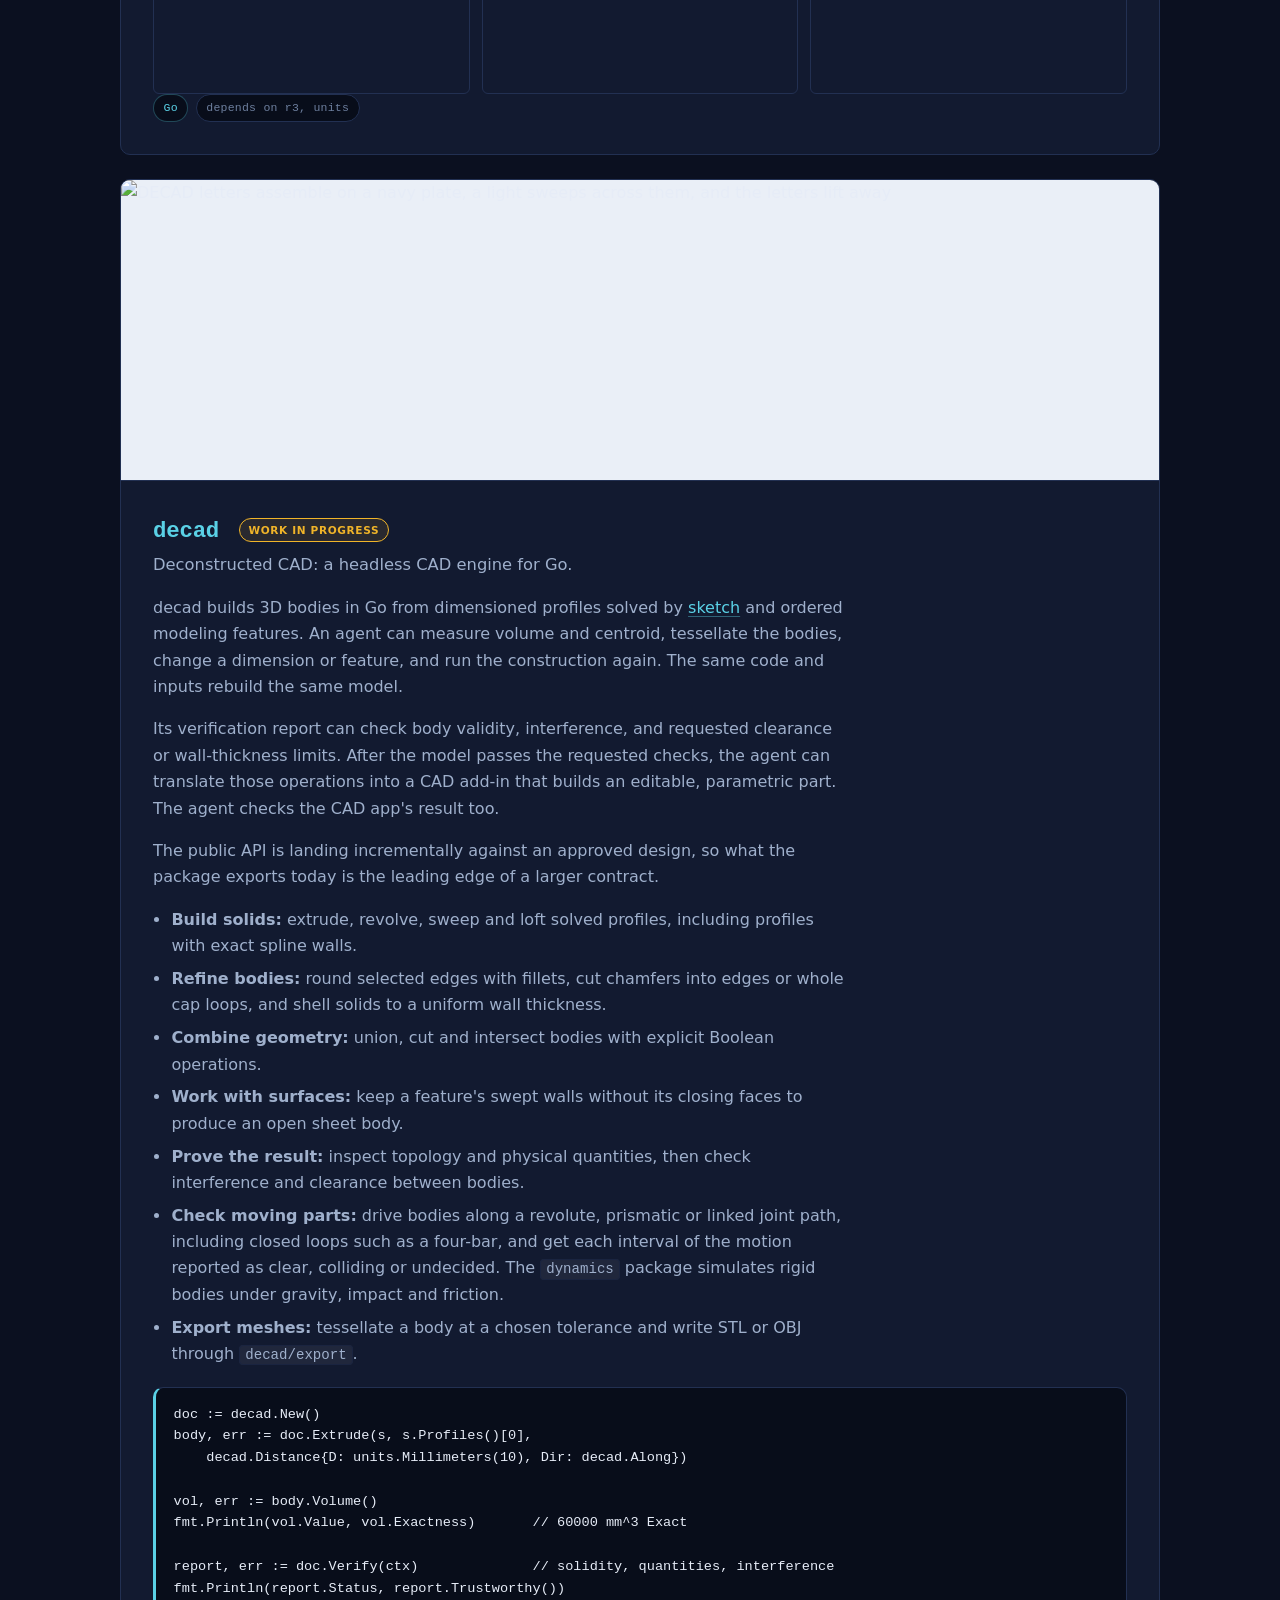
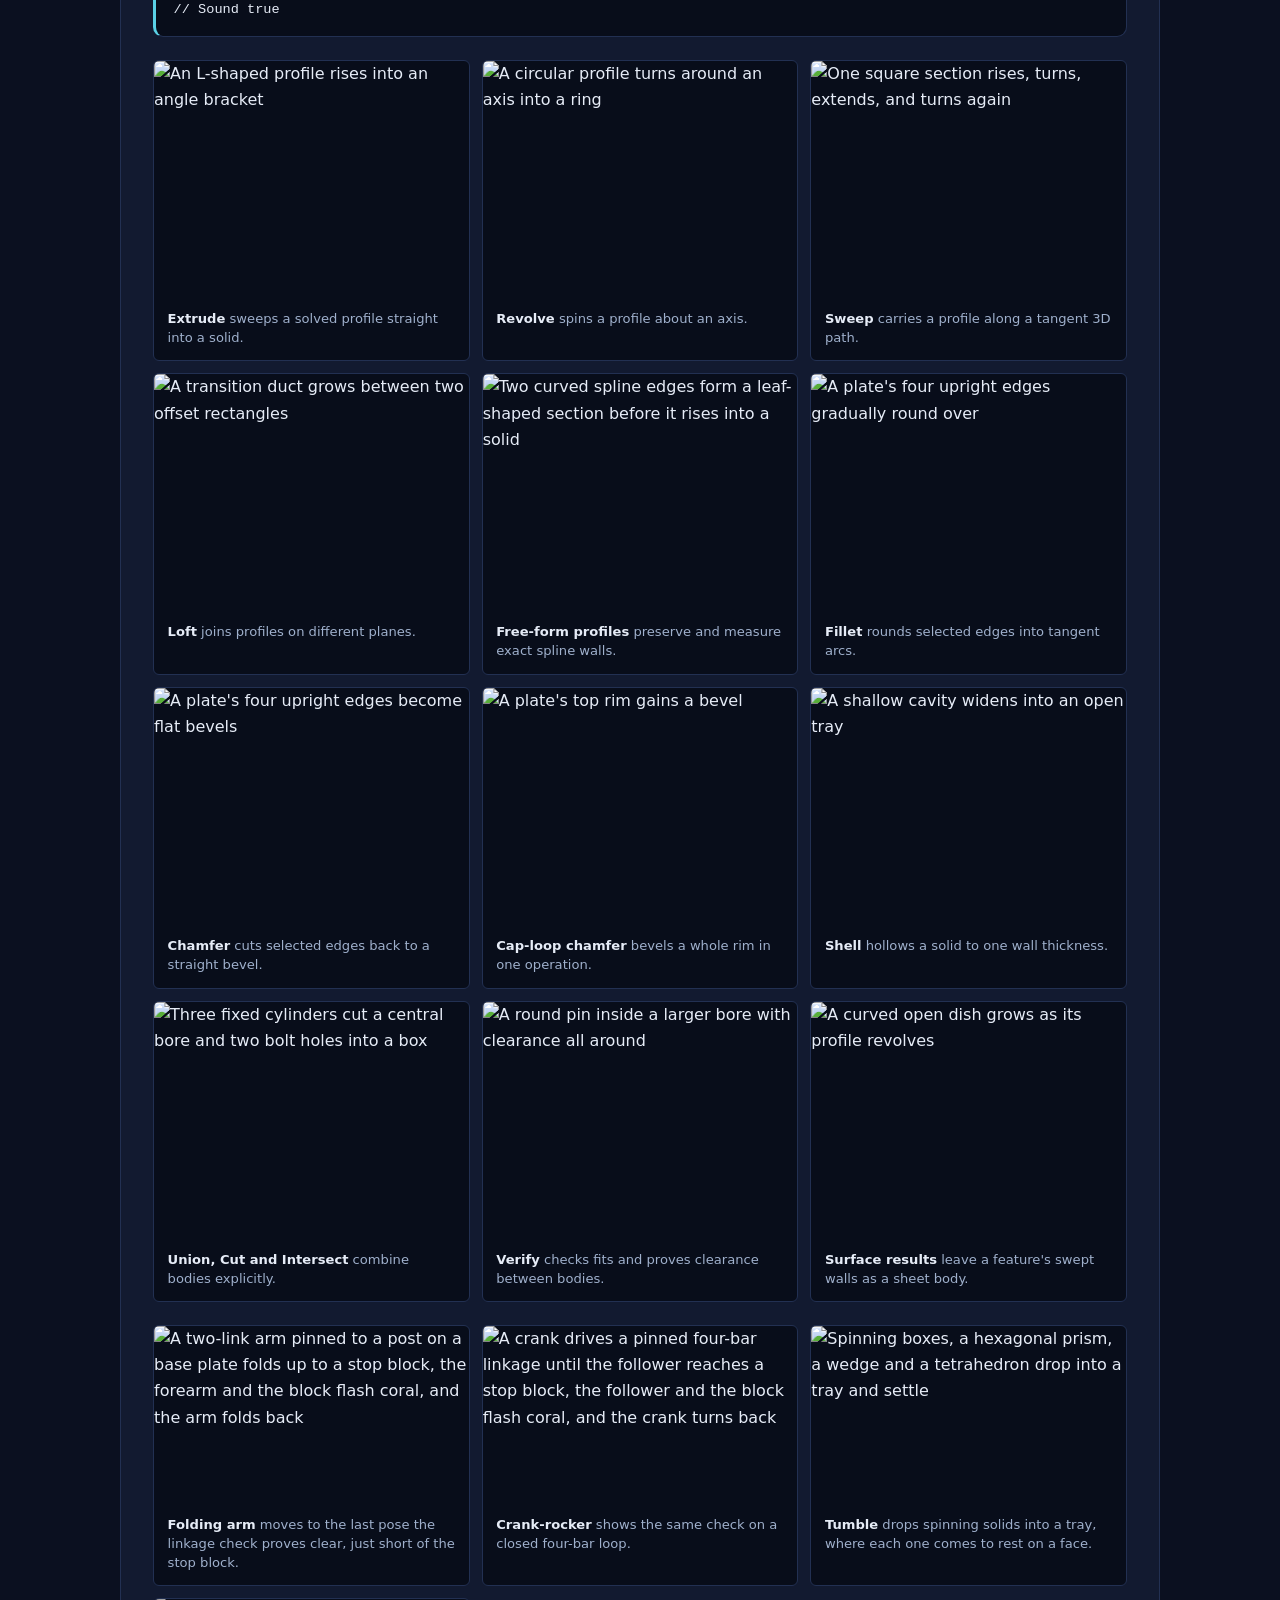
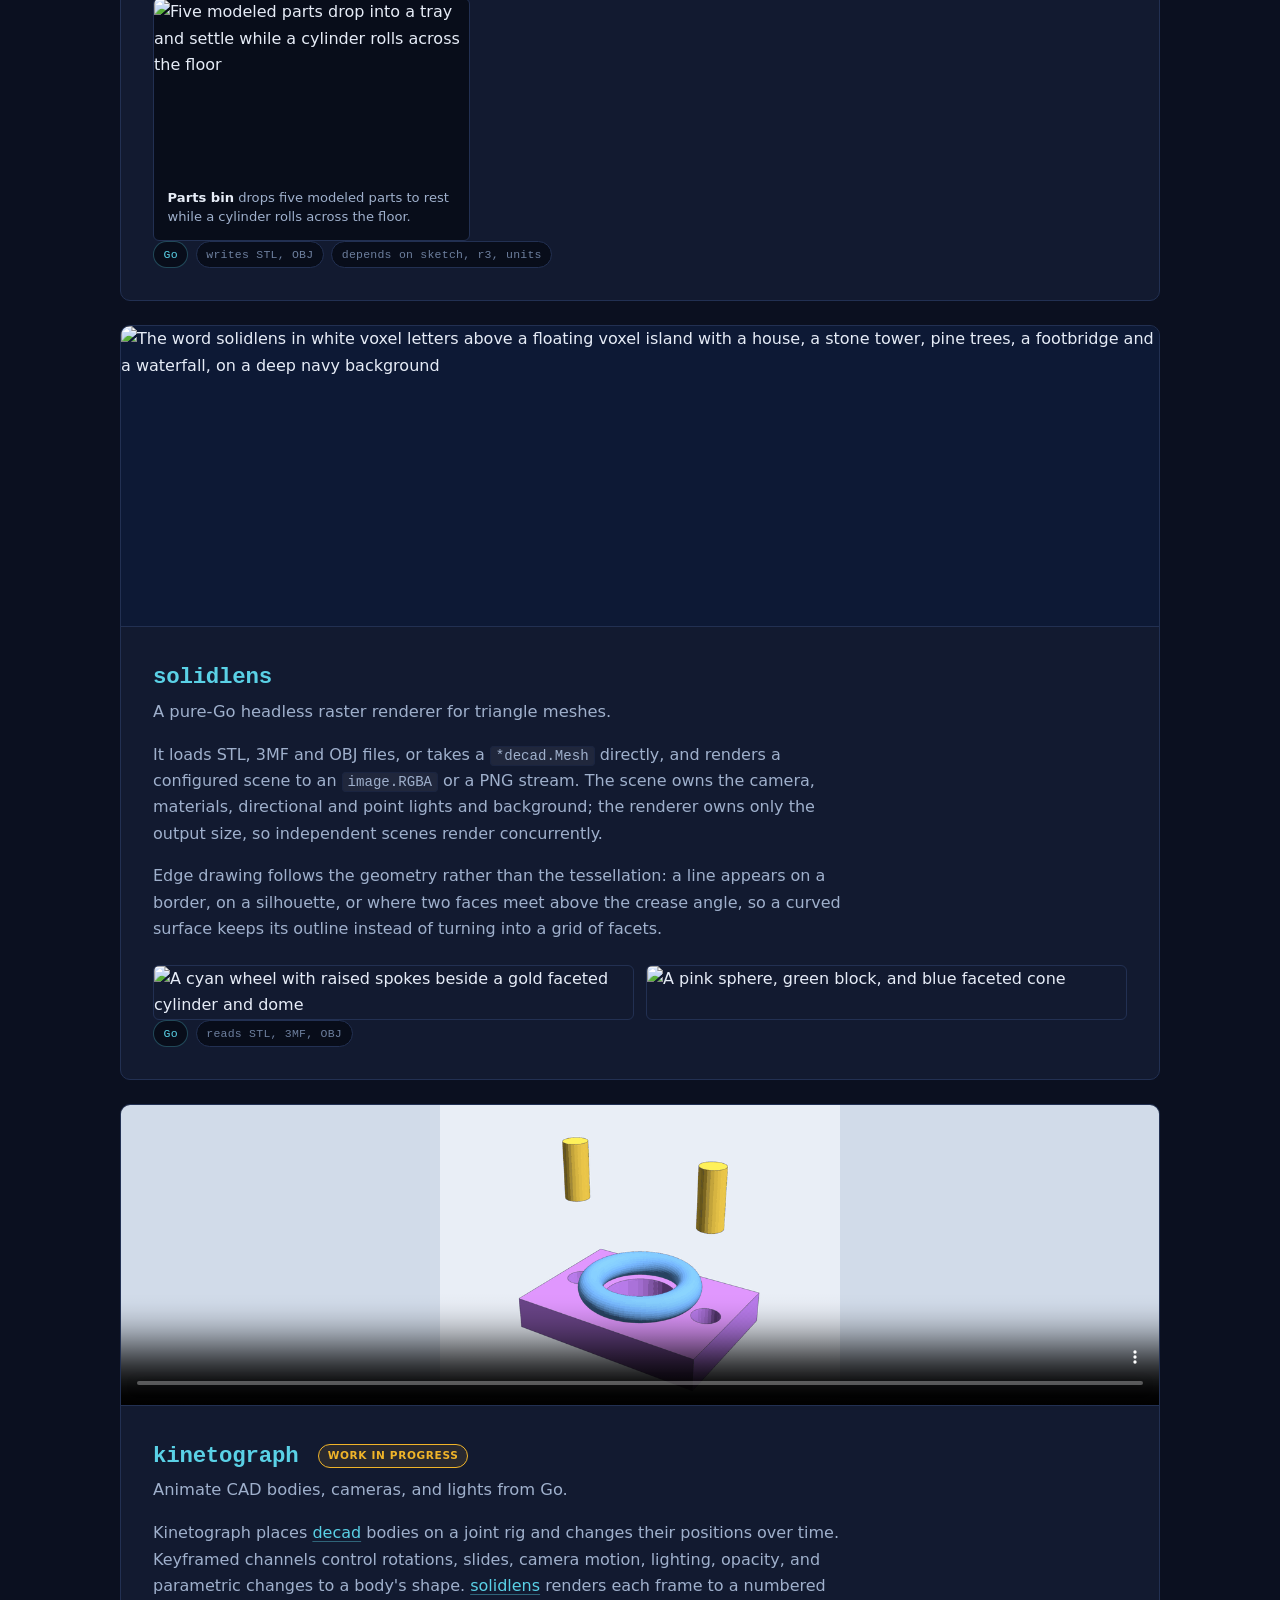
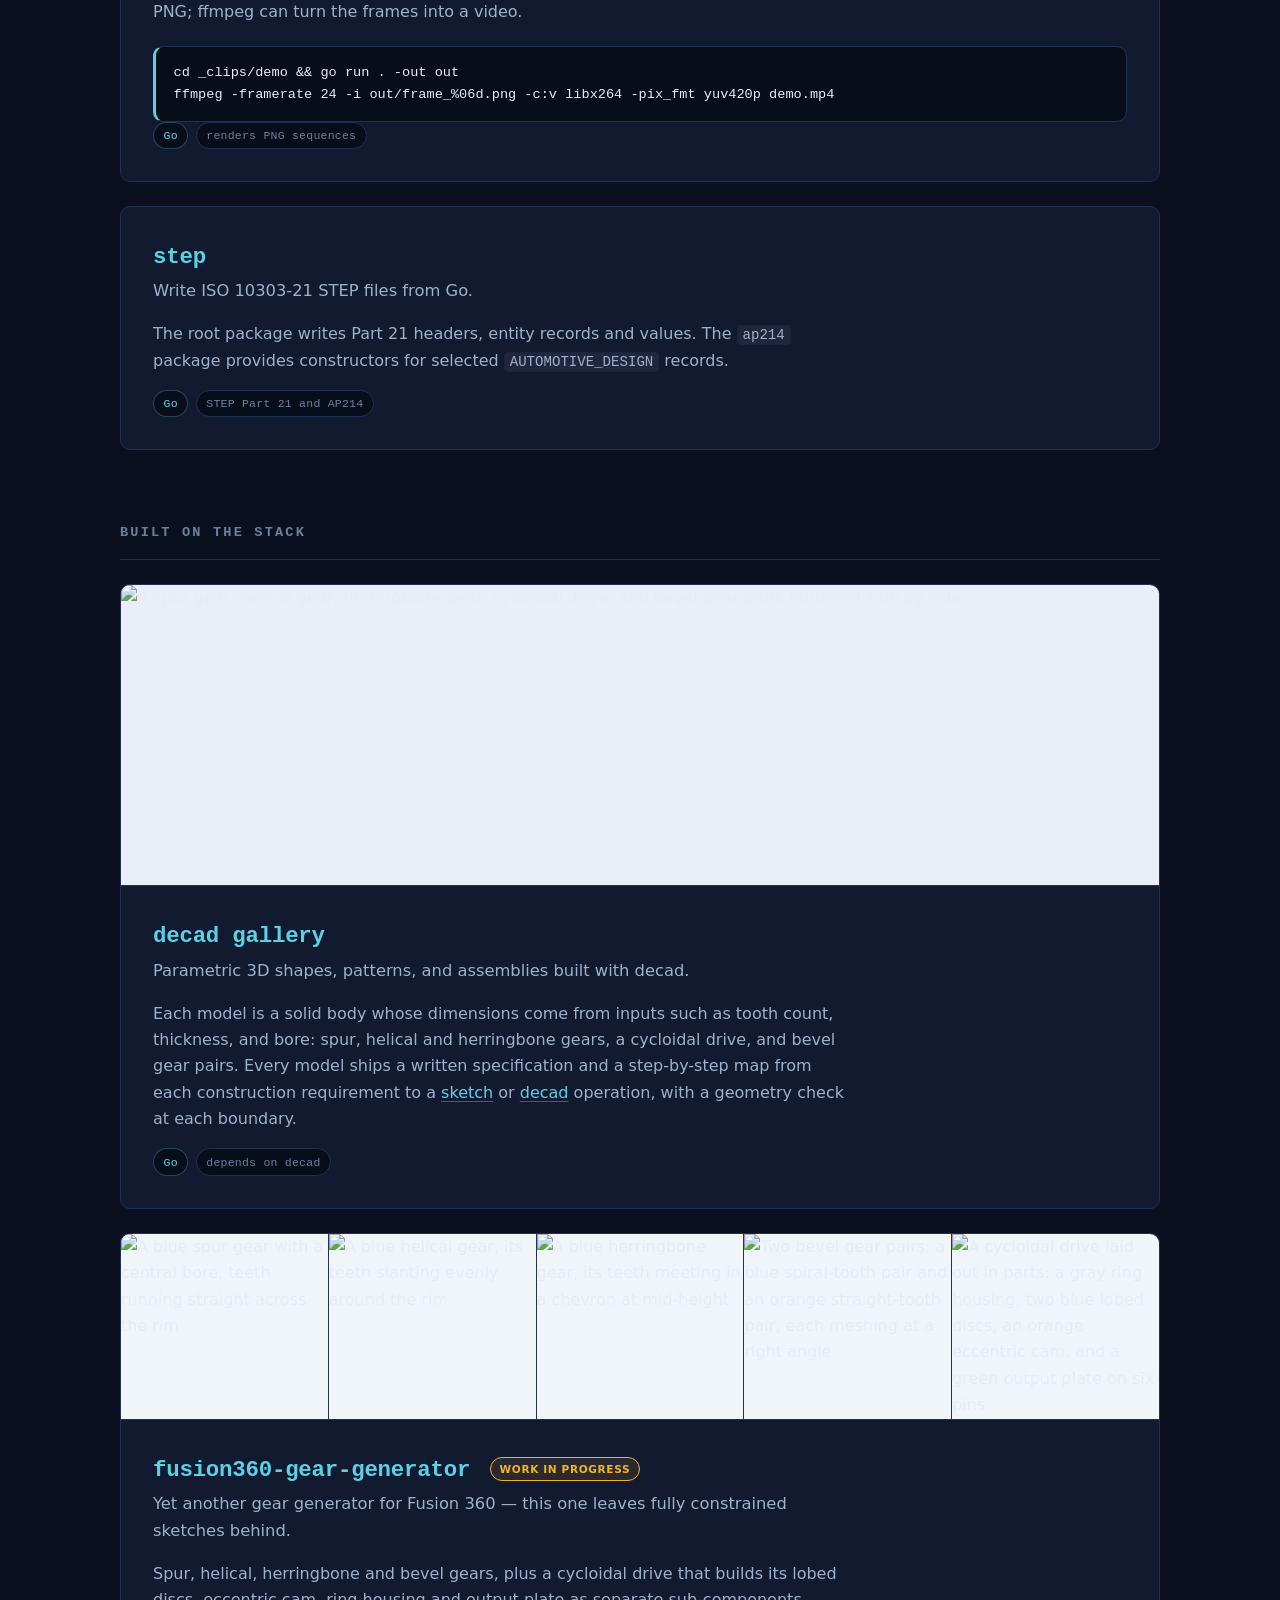
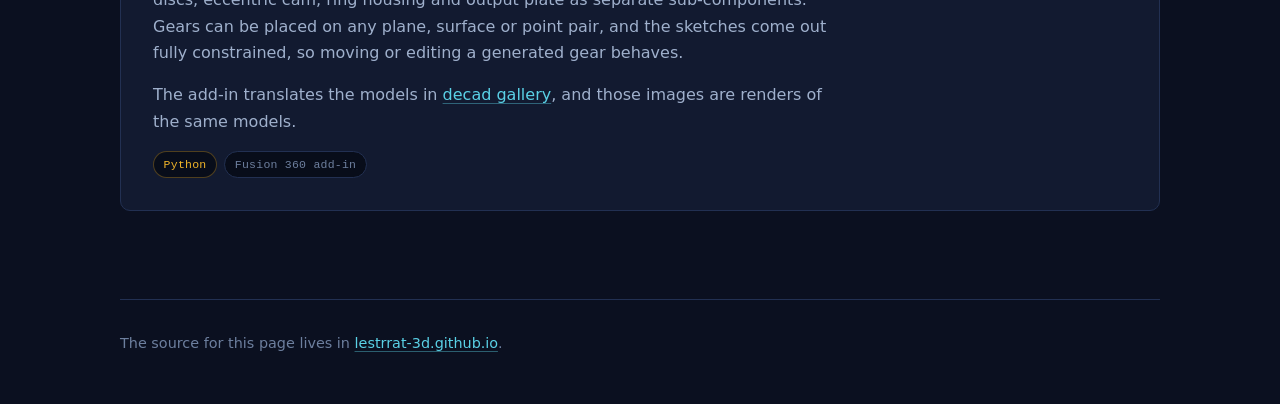
==== commit 05689850: "refresh showcase for current module state" ====
--- a/index.html
+++ b/index.html
@@ -196,7 +196,7 @@
       <p class="tagline">Units of measure for Go.</p>
       <p>
         A <code>Value</code> is a magnitude paired with the unit it is expressed in. A
-        <code>Kind</code> is a vector of exponents over length, mass and angle, so kinds
+        <code>Kind</code> is a vector of exponents over length, mass, angle, time and temperature, so kinds
         compose: multiply two lengths and you get an area, divide mass by volume and you
         get a density. Asking for a length in degrees returns an error rather than a
         silent reinterpretation, which is how the classic CAD-API trap — <code>2</code>
@@ -247,7 +247,7 @@
       <ul class="features">
         <li>A Fusion-like constraint set: coincidence, tangency, parallel, perpendicular, symmetry, equality and more.</li>
         <li>Degrees-of-freedom and redundancy analysis, conflict detection, and a multi-solution ambiguity probe.</li>
-        <li>Trim, extend, break, fillet, chamfer, mirror, pattern and offset on committed geometry.</li>
+        <li>Trim, extend, break, fillet, chamfer, mirror, pattern and offset on committed geometry, including arcs and circles and offset chains of lines and arcs.</li>
         <li>Closed-region profile detection with exact areas and hole nesting.</li>
         <li>Export to SVG and PNG — optionally annotated with dimensions and constraint glyphs — plus DXF R12 and lossless JSON.</li>
       </ul>
@@ -478,8 +478,8 @@
   <article class="card card-wide" id="solidlens">
     <figure class="card-figure" style="--plate:#0d1935">
       <img src="https://raw.githubusercontent.com/lestrrat-3d/solidlens/main/docs/images/hero.png"
-           alt="The word Solidlens rendered in 3D above a cyan sphere, a violet pyramid, and a coral cube, on a deep navy background"
-           loading="lazy" width="900" height="300">
+           alt="The word solidlens in white voxel letters above a floating voxel island with a house, a stone tower, pine trees, a footbridge and a waterfall, on a deep navy background"
+           loading="lazy" width="1440" height="810">
     </figure>
     <div class="card-body">
       <h3><a href="https://github.com/lestrrat-3d/solidlens">solidlens</a></h3>
@@ -547,18 +547,38 @@
 <section class="wrap section">
   <h2>Built on the stack</h2>
 
+  <article class="card card-wide" id="decad-gallery">
+    <figure class="card-figure" style="--plate:#eaeff7">
+      <img src="https://raw.githubusercontent.com/lestrrat-3d/decad-gallery/main/docs/images/gallery.png"
+           alt="A spur gear, helical gear, herringbone gear, cycloidal drive, and bevel gear pairs rendered side by side"
+           loading="lazy" width="1600" height="900">
+    </figure>
+    <div class="card-body">
+      <h3><a href="https://github.com/lestrrat-3d/decad-gallery">decad gallery</a></h3>
+      <p class="tagline">Parametric 3D shapes, patterns, and assemblies built with decad.</p>
+      <p>
+        Each model is a solid body whose dimensions come from inputs such as tooth count,
+        thickness, and bore: spur, helical and herringbone gears, a cycloidal drive, and bevel
+        gear pairs. Every model ships a written specification and a step-by-step map from each
+        construction requirement to a <a href="#sketch">sketch</a> or <a href="#decad">decad</a>
+        operation, with a geometry check at each boundary.
+      </p>
+      <p class="meta"><span class="chip chip-go">Go</span><span class="chip">depends on decad</span></p>
+    </div>
+  </article>
+
   <article class="card card-wide" id="gear-generator">
-    <figure class="card-figure card-figure-row" style="--plate:#a0a4ad">
-      <img src="https://raw.githubusercontent.com/lestrrat-3d/fusion360-gear-generator/main/docs/images/gears/spur.png"
-           alt="A cyan spur gear with a central bore, teeth running straight across the rim" loading="lazy">
-      <img src="https://raw.githubusercontent.com/lestrrat-3d/fusion360-gear-generator/main/docs/images/gears/helical.png"
-           alt="A violet helical gear, its teeth twisting evenly around the rim" loading="lazy">
-      <img src="https://raw.githubusercontent.com/lestrrat-3d/fusion360-gear-generator/main/docs/images/gears/herringbone.png"
-           alt="An amber herringbone gear, its teeth meeting in a chevron at mid-height" loading="lazy">
-      <img src="https://raw.githubusercontent.com/lestrrat-3d/fusion360-gear-generator/main/docs/images/gears/bevel.png"
-           alt="A green straight bevel pair meshing at a right angle: a flat 24-tooth gear with a 16-tooth pinion standing on its rim" loading="lazy">
-      <img src="https://raw.githubusercontent.com/lestrrat-3d/fusion360-gear-generator/main/docs/images/gears/cycloidal.png"
-           alt="A cycloidal drive with its output plate lifted off: a blue ring housing holding a red lobed disc and a gold eccentric cam, and a teal plate above it on six pins" loading="lazy">
+    <figure class="card-figure card-figure-row" style="--plate:#eff5f9">
+      <img src="https://raw.githubusercontent.com/lestrrat-3d/decad-gallery/main/models/spurgear/images/hero.png"
+           alt="A blue spur gear with a central bore, teeth running straight across the rim" loading="lazy">
+      <img src="https://raw.githubusercontent.com/lestrrat-3d/decad-gallery/main/models/helicalgear/images/hero.png"
+           alt="A blue helical gear, its teeth slanting evenly around the rim" loading="lazy">
+      <img src="https://raw.githubusercontent.com/lestrrat-3d/decad-gallery/main/models/herringbonegear/images/hero.png"
+           alt="A blue herringbone gear, its teeth meeting in a chevron at mid-height" loading="lazy">
+      <img src="https://raw.githubusercontent.com/lestrrat-3d/decad-gallery/main/models/bevelgear/images/hero.png"
+           alt="Two bevel gear pairs: a blue spiral-tooth pair and an orange straight-tooth pair, each meshing at a right angle" loading="lazy">
+      <img src="https://raw.githubusercontent.com/lestrrat-3d/decad-gallery/main/models/cycloidal/images/hero.png"
+           alt="A cycloidal drive laid out in parts: a gray ring housing, two blue lobed discs, an orange eccentric cam, and a green output plate on six pins" loading="lazy">
     </figure>
     <div class="card-body">
       <h3><a href="https://github.com/lestrrat-3d/fusion360-gear-generator">fusion360-gear-generator</a> <span class="badge">work in progress</span></h3>
@@ -570,8 +590,8 @@
         fully constrained, so moving or editing a generated gear behaves.
       </p>
       <p>
-        Those images are gears the generator actually cut, rendered with
-        <a href="#solidlens">solidlens</a>.
+        The add-in translates the models in <a href="#decad-gallery">decad gallery</a>,
+        and those images are renders of the same models.
       </p>
       <p class="meta"><span class="chip chip-py">Python</span><span class="chip">Fusion 360 add-in</span></p>
     </div>
